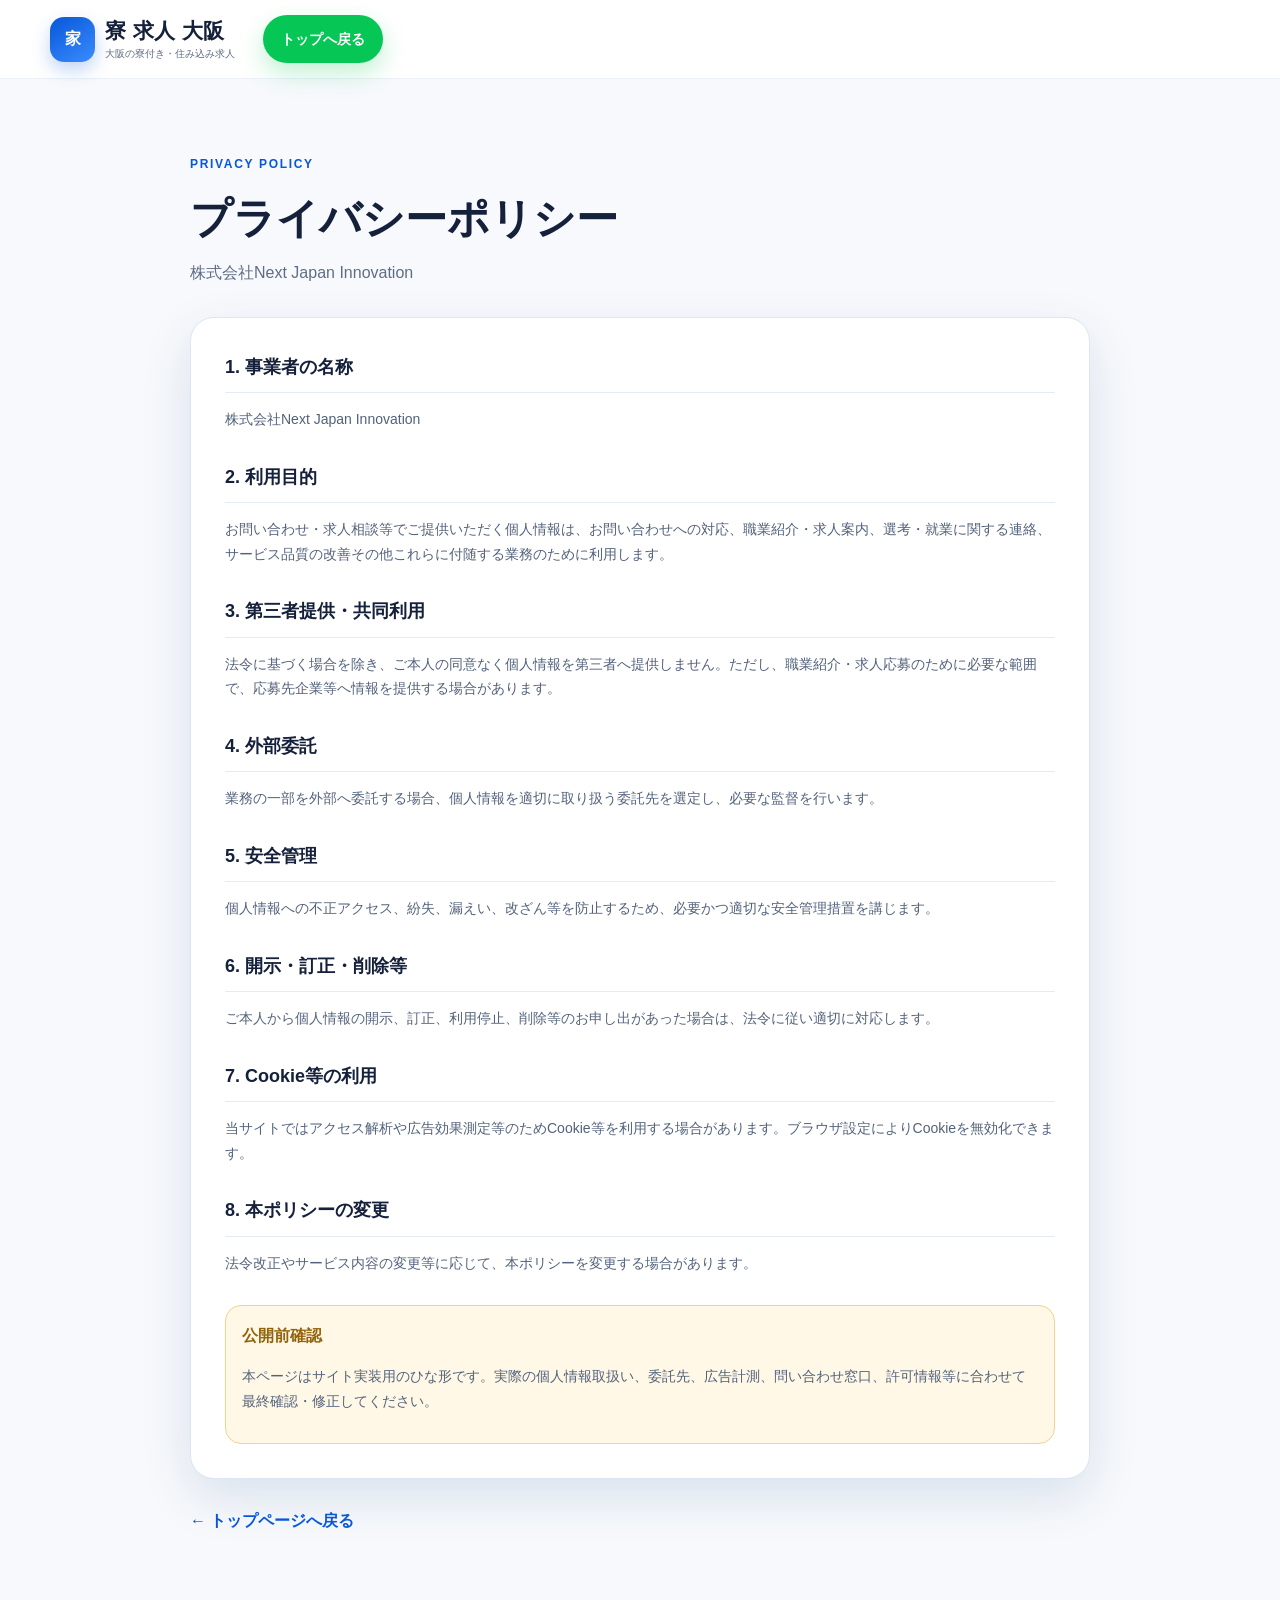
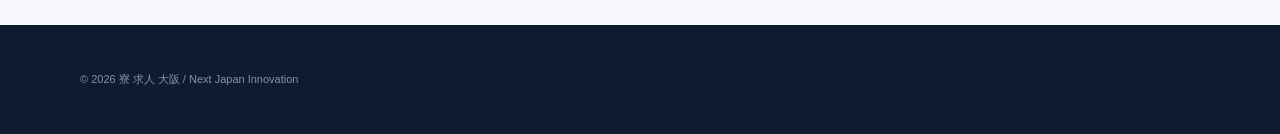
==== privacy.html @ 3dbcf78a "Add files via upload" ====
<!doctype html>
<html lang="ja">
<head>
  <meta charset="utf-8" />
  <meta name="viewport" content="width=device-width, initial-scale=1" />
  <title>プライバシーポリシー｜寮 求人 大阪</title>
  <meta name="robots" content="noindex,follow" />
  <link rel="icon" href="assets/favicon.svg" type="image/svg+xml" />
  <link rel="stylesheet" href="assets/style.css" />
</head>
<body class="policy-page">
  <header class="site-header"><div class="header-inner"><a class="brand" href="index.html"><span class="brand-mark">家</span><span class="brand-copy"><strong>寮 求人 大阪</strong><small>大阪の寮付き・住み込み求人</small></span></a><a class="header-cta" href="index.html">トップへ戻る</a></div></header>
  <main class="policy-main">
    <div class="container narrow">
      <div class="policy-title"><span>PRIVACY POLICY</span><h1>プライバシーポリシー</h1><p>株式会社Next Japan Innovation</p></div>
      <section class="policy-box">
        <h2>1. 事業者の名称</h2><p>株式会社Next Japan Innovation</p>
        <h2>2. 利用目的</h2><p>お問い合わせ・求人相談等でご提供いただく個人情報は、お問い合わせへの対応、職業紹介・求人案内、選考・就業に関する連絡、サービス品質の改善その他これらに付随する業務のために利用します。</p>
        <h2>3. 第三者提供・共同利用</h2><p>法令に基づく場合を除き、ご本人の同意なく個人情報を第三者へ提供しません。ただし、職業紹介・求人応募のために必要な範囲で、応募先企業等へ情報を提供する場合があります。</p>
        <h2>4. 外部委託</h2><p>業務の一部を外部へ委託する場合、個人情報を適切に取り扱う委託先を選定し、必要な監督を行います。</p>
        <h2>5. 安全管理</h2><p>個人情報への不正アクセス、紛失、漏えい、改ざん等を防止するため、必要かつ適切な安全管理措置を講じます。</p>
        <h2>6. 開示・訂正・削除等</h2><p>ご本人から個人情報の開示、訂正、利用停止、削除等のお申し出があった場合は、法令に従い適切に対応します。</p>
        <h2>7. Cookie等の利用</h2><p>当サイトではアクセス解析や広告効果測定等のためCookie等を利用する場合があります。ブラウザ設定によりCookieを無効化できます。</p>
        <h2>8. 本ポリシーの変更</h2><p>法令改正やサービス内容の変更等に応じて、本ポリシーを変更する場合があります。</p>
        <div class="policy-caution"><b>公開前確認</b><p>本ページはサイト実装用のひな形です。実際の個人情報取扱い、委託先、広告計測、問い合わせ窓口、許可情報等に合わせて最終確認・修正してください。</p></div>
      </section>
      <a class="back-link" href="index.html">← トップページへ戻る</a>
    </div>
  </main>
  <footer class="footer"><div class="container footer-inner"><p class="copyright">© 2026 寮 求人 大阪 / Next Japan Innovation</p></div></footer>
</body>
</html>
---- assets/style.css ----
:root{--blue:#0757d8;--blue2:#103e9f;--sky:#eef6ff;--mint:#24c76a;--line:#06c755;--ink:#15213a;--muted:#5f6d84;--border:#dce6f4;--yellow:#ffd44d;--red:#ff5d5d;--white:#fff;--shadow:0 18px 50px rgba(25,68,130,.13);--radius:24px}*{box-sizing:border-box}html{scroll-behavior:smooth}body{margin:0;color:var(--ink);font-family:-apple-system,BlinkMacSystemFont,"Hiragino Sans","Yu Gothic",Meiryo,sans-serif;background:#fff;line-height:1.75;-webkit-font-smoothing:antialiased}img{max-width:100%;display:block}a{color:inherit;text-decoration:none}.container{width:min(1120px,calc(100% - 40px));margin:auto}.narrow{width:min(900px,calc(100% - 40px))}.site-header{position:sticky;top:0;z-index:1000;background:rgba(255,255,255,.94);backdrop-filter:blur(14px);border-bottom:1px solid rgba(11,68,151,.08)}.header-inner{height:78px;width:min(1180px,calc(100% - 36px));margin:auto;display:flex;align-items:center;gap:28px}.brand{display:flex;align-items:center;gap:10px;flex:none}.brand-mark{width:45px;height:45px;border-radius:14px;display:grid;place-items:center;background:linear-gradient(145deg,var(--blue),#3b8cff);color:#fff;font-weight:900;box-shadow:0 8px 18px rgba(7,87,216,.25)}.brand-copy{display:flex;flex-direction:column;line-height:1.15}.brand-copy strong{font-size:21px;letter-spacing:.02em}.brand-copy small{font-size:10px;color:var(--muted);margin-top:5px}.desktop-nav{margin-left:auto;display:flex;gap:22px;font-size:13px;font-weight:700;color:#40506b}.desktop-nav a:hover{color:var(--blue)}.header-cta{background:var(--line);color:white;padding:12px 18px;border-radius:999px;font-size:14px;font-weight:900;box-shadow:0 10px 24px rgba(6,199,85,.25);white-space:nowrap}.hero{position:relative;overflow:hidden;background:linear-gradient(135deg,#f8fbff 0%,#edf6ff 58%,#e9fff5 100%);padding:64px 0 88px}.hero:before{content:"";position:absolute;inset:0;background-image:linear-gradient(rgba(7,87,216,.045) 1px,transparent 1px),linear-gradient(90deg,rgba(7,87,216,.045) 1px,transparent 1px);background-size:30px 30px;mask-image:linear-gradient(to bottom,black,transparent 90%)}.hero-grid{display:grid;grid-template-columns:1.07fr .93fr;gap:60px;align-items:center;position:relative;z-index:2}.eyebrow{display:inline-block;margin:0 0 12px;color:var(--blue);font-weight:900;font-size:16px;letter-spacing:.05em}.hero h1{font-size:clamp(42px,5vw,70px);line-height:1.08;margin:0;letter-spacing:-.04em}.hero h1 span{position:relative;color:var(--ink);z-index:1}.hero h1 span:after{content:"";position:absolute;left:-2px;right:-2px;bottom:5px;height:13px;background:var(--yellow);z-index:-1;border-radius:6px;transform:rotate(-1deg)}.hero h1 em{font-style:normal;color:var(--blue);font-size:.82em}.hero-lead{font-size:17px;color:#465875;max-width:650px;margin:24px 0 18px}.hero-badges{display:flex;flex-wrap:wrap;gap:8px;margin-bottom:22px}.hero-badges span{padding:7px 12px;border:1px solid #bad4fb;background:#fff;color:#194f9e;border-radius:999px;font-size:12px;font-weight:800;box-shadow:0 7px 20px rgba(19,73,149,.07)}.line-button{position:relative;overflow:hidden;display:inline-flex;align-items:center;justify-content:center;gap:14px;background:linear-gradient(180deg,#12d968,var(--line));color:#fff;border-radius:18px;padding:13px 22px;min-height:72px;box-shadow:0 14px 30px rgba(6,199,85,.27);font-weight:900;transition:.2s transform}.line-button:hover{transform:translateY(-2px)}.line-button .line-icon{display:grid;place-items:center;width:44px;height:44px;background:#fff;color:var(--line);border-radius:13px;font-size:11px;font-weight:900}.line-button span:last-child{display:flex;flex-direction:column;line-height:1.25;text-align:left}.line-button small{font-size:11px;margin-bottom:4px}.line-button strong{font-size:18px}.shine:after{content:"";position:absolute;top:-70%;left:-35%;width:28%;height:240%;background:linear-gradient(90deg,transparent,rgba(255,255,255,.75),transparent);transform:rotate(23deg);animation:shine 4s ease-in-out infinite}@keyframes shine{0%,70%{left:-45%}88%,100%{left:125%}}.hero-note{font-size:12px;color:#65738a;margin:9px 0 0 18px}.hero-visual{position:relative;min-height:480px;display:grid;place-items:center}.main-visual{width:88%;border-radius:36px;background:white;box-shadow:0 30px 70px rgba(17,64,132,.18);padding:18px;border:1px solid rgba(43,102,186,.12);transform:rotate(1deg)}.main-visual img{border-radius:25px;width:100%}.float-card{position:absolute;background:#fff;border:1px solid var(--border);box-shadow:var(--shadow);border-radius:18px;padding:12px 16px;display:flex;align-items:center;gap:10px;animation:float 4.5s ease-in-out infinite}.float-card strong{width:38px;height:38px;display:grid;place-items:center;border-radius:12px;background:var(--sky);color:var(--blue);font-size:15px}.float-card span{font-size:12px;font-weight:800}.card-a{left:-2%;top:18%;animation-delay:.2s}.card-b{right:-4%;top:32%;animation-delay:.8s}.card-c{left:7%;bottom:10%;animation-delay:1.4s}@keyframes float{50%{transform:translateY(-10px)}}.hero-orb{position:absolute;border-radius:50%;filter:blur(1px);opacity:.35}.orb-1{width:300px;height:300px;background:#58a2ff;right:-80px;top:-130px}.orb-2{width:240px;height:240px;background:#71e5a5;left:-90px;bottom:-100px}.hero-bottom-wave{position:absolute;left:0;right:0;bottom:-1px;height:42px;background:white;clip-path:ellipse(64% 50% at 50% 100%)}.section{padding:94px 0}.section-heading{margin-bottom:42px}.section-heading.center{text-align:center}.section-kicker{color:var(--blue);font-size:14px;font-weight:900;letter-spacing:.08em}.section-heading h2{font-size:clamp(30px,4vw,46px);line-height:1.28;margin:8px 0 12px;letter-spacing:-.03em}.section-heading p{margin:0;color:var(--muted)}.problem{padding-top:76px}.problem-grid{display:grid;grid-template-columns:repeat(3,1fr);gap:14px}.problem-card{position:relative;border:1px solid var(--border);border-radius:20px;padding:24px 20px;background:#fff;box-shadow:0 8px 28px rgba(37,75,130,.06);overflow:hidden}.problem-card span{position:absolute;right:10px;top:-14px;font-size:64px;font-weight:900;color:#eff5fd;line-height:1}.problem-card b{position:relative;z-index:1;display:block;font-size:17px;margin-bottom:6px}.problem-card p{position:relative;z-index:1;margin:0;font-size:13px;color:var(--muted)}.support{background:#f6faff}.support-grid{display:grid;grid-template-columns:repeat(3,1fr);gap:20px}.support-card{position:relative;background:white;border-radius:var(--radius);overflow:hidden;box-shadow:var(--shadow);border:1px solid #e6eef9}.support-number{position:absolute;z-index:2;top:14px;left:14px;width:48px;height:48px;border-radius:14px;background:var(--blue);color:white;display:grid;place-items:center;font-size:15px;font-weight:900;box-shadow:0 8px 18px rgba(7,87,216,.22)}.support-card img{width:100%;aspect-ratio:16/10;object-fit:cover;background:#eef5ff}.support-body{padding:22px}.support-body h3{font-size:21px;margin:0 0 8px}.support-body p{font-size:14px;color:var(--muted);margin:0}.legal-note{text-align:center;color:#7a8798;font-size:11px;margin:20px 0 0}.cta-band{background:linear-gradient(115deg,var(--blue2),var(--blue));padding:32px 0;color:white}.cta-inner{display:flex;align-items:center;justify-content:space-between;gap:28px}.cta-inner>div{display:flex;flex-direction:column}.cta-inner span{font-size:13px;font-weight:800;opacity:.86}.cta-inner strong{font-size:28px;line-height:1.3}.cta-inner p{margin:3px 0 0;font-size:13px;opacity:.8}.line-button.white{background:#fff;color:var(--blue);box-shadow:0 14px 30px rgba(0,0,0,.15);min-width:320px}.line-button.white .line-icon{background:var(--line);color:#fff}.job-grid{display:grid;grid-template-columns:repeat(3,1fr);gap:22px}.job-card{border-radius:26px;overflow:hidden;background:#fff;box-shadow:var(--shadow);border:1px solid #e4ebf5}.job-image{position:relative;background:#eef5ff}.job-image img{width:100%;aspect-ratio:16/10;object-fit:cover}.job-image span{position:absolute;left:16px;bottom:14px;background:rgba(7,87,216,.92);color:white;padding:5px 13px;border-radius:999px;font-size:12px;font-weight:900}.job-body{padding:22px}.job-body h3{font-size:21px;margin:0 0 12px}.job-body ul{list-style:none;padding:0;margin:0 0 16px}.job-body li{font-size:14px;color:#51627d;margin:6px 0}.job-body li:before{content:"✓";color:var(--line);font-weight:900;margin-right:8px}.text-link{color:var(--blue);font-size:13px;font-weight:900}.alt{background:#f7f9fc}.case-list{display:grid;gap:16px}.case-card{display:grid;grid-template-columns:78px 1fr;gap:18px;align-items:start;background:#fff;border:1px solid var(--border);border-radius:22px;padding:22px;box-shadow:0 10px 28px rgba(20,61,117,.06)}.avatar{width:70px;height:70px;border-radius:50%;display:grid;place-items:center;background:linear-gradient(145deg,#d9eaff,#eff7ff);color:var(--blue);font-weight:900;border:5px solid white;box-shadow:0 8px 24px rgba(20,79,160,.12)}.case-card span{font-size:12px;color:var(--blue);font-weight:900}.case-card h3{font-size:19px;margin:2px 0 6px}.case-card p{margin:0;color:var(--muted);font-size:14px}.reason-grid{display:grid;grid-template-columns:repeat(3,1fr);gap:22px}.reason-card{text-align:center;border-radius:28px;padding:32px 24px;background:#fff;border:1px solid var(--border);box-shadow:var(--shadow)}.point{font-size:11px;font-weight:900;color:var(--blue);letter-spacing:.12em}.reason-icon{width:76px;height:76px;margin:18px auto 16px;display:grid;place-items:center;border-radius:24px;background:linear-gradient(145deg,var(--blue),#4e96ff);color:white;font-size:28px;font-weight:900;box-shadow:0 13px 25px rgba(7,87,216,.24)}.reason-card h3{font-size:21px;margin:0 0 9px}.reason-card p{color:var(--muted);font-size:14px;margin:0}.comparison{border:1px solid #d9e2ef;border-radius:24px;overflow:hidden;background:#fff;box-shadow:var(--shadow)}.compare-row{display:grid;grid-template-columns:1.2fr 1fr 1.2fr;border-top:1px solid #e4eaf2}.compare-row:first-child{border-top:0}.compare-row>div{padding:16px 18px;text-align:center;font-size:14px}.compare-row>div:first-child{text-align:left;font-weight:800}.compare-row.head{background:#edf3fb;font-weight:900}.compare-row .highlight{background:#e8fff1;color:#176d3a}.compare-row.head .highlight{background:var(--line);color:#fff}.flow-grid{display:grid;grid-template-columns:repeat(4,1fr);gap:16px}.flow-card{position:relative;border:1px solid var(--border);border-radius:26px;padding:28px 20px 22px;background:#fff;text-align:center;box-shadow:0 12px 30px rgba(21,61,118,.07)}.step{position:absolute;left:14px;top:12px;color:#a4b3c9;font-size:9px;font-weight:800;line-height:1}.step strong{font-size:24px;color:var(--blue)}.flow-icon{width:72px;height:72px;border-radius:23px;margin:10px auto 17px;display:grid;place-items:center;background:#eef5ff;color:var(--blue);font-weight:900;font-size:14px}.flow-card h3{font-size:18px;margin:0 0 8px}.flow-card p{font-size:13px;color:var(--muted);margin:0}.accordion{display:grid;gap:12px}.accordion details{background:#fff;border:1px solid var(--border);border-radius:18px;overflow:hidden;box-shadow:0 8px 22px rgba(30,70,130,.05)}.accordion summary{list-style:none;cursor:pointer;padding:19px 52px 19px 18px;font-weight:800;position:relative}.accordion summary::-webkit-details-marker{display:none}.accordion summary span,.accordion details>div>span{display:inline-grid;place-items:center;width:29px;height:29px;border-radius:9px;background:var(--blue);color:#fff;margin-right:10px;font-weight:900}.accordion summary:after{content:"＋";position:absolute;right:18px;top:50%;transform:translateY(-50%);font-size:24px;color:var(--blue)}.accordion details[open] summary:after{content:"−"}.accordion details>div{display:flex;align-items:flex-start;padding:0 20px 20px}.accordion details>div>span{background:var(--line);flex:none}.accordion details p{margin:2px 0 0;color:var(--muted);font-size:14px}.about-lead{font-size:16px;color:var(--muted);margin:-15px 0 26px}.company-card{background:#fff;border:1px solid var(--border);border-radius:24px;padding:10px 24px;box-shadow:var(--shadow)}.company-card dl{margin:0}.company-card dl>div{display:grid;grid-template-columns:220px 1fr;gap:20px;padding:18px 5px;border-top:1px solid #e6ebf2}.company-card dl>div:first-child{border-top:0}.company-card dt{font-size:13px;font-weight:900;color:#42526b}.company-card dd{margin:0;font-size:14px}.placeholder{color:#d54848;font-size:12px}.final-cta{padding:88px 0;background:radial-gradient(circle at top,#2b7df5 0,#0757d8 45%,#103e9f 100%);color:white;text-align:center;overflow:hidden;position:relative}.final-cta:before,.final-cta:after{content:"";position:absolute;border-radius:50%;background:rgba(255,255,255,.07)}.final-cta:before{width:260px;height:260px;left:-80px;top:-80px}.final-cta:after{width:360px;height:360px;right:-150px;bottom:-210px}.final-inner{position:relative;z-index:1}.final-inner p{font-weight:800;margin:0}.final-inner h2{font-size:clamp(30px,4vw,46px);line-height:1.3;margin:8px 0 20px}.final-pills{display:flex;justify-content:center;gap:8px;flex-wrap:wrap;margin-bottom:22px}.final-pills span{border:1px solid rgba(255,255,255,.35);background:rgba(255,255,255,.12);padding:6px 12px;border-radius:999px;font-size:12px;font-weight:800}.line-button.large{min-width:min(520px,100%);background:var(--line)}.footer{background:#0f1b2f;color:#dfe7f3;padding:45px 0}.footer-inner{display:grid;gap:24px}.footer-brand .brand-copy small{color:#93a5be}.footer-links{display:flex;flex-wrap:wrap;gap:16px 24px;font-size:12px;color:#aebbd0}.footer-links a:hover{color:#fff}.copyright{font-size:11px;color:#8392a8;margin:0}.mobile-sticky{display:none}.reveal{opacity:0;transform:translateY(24px);transition:opacity .7s ease,transform .7s ease}.reveal.is-visible{opacity:1;transform:none}.delay-1{transition-delay:.1s}.delay-2{transition-delay:.2s}.delay-3{transition-delay:.3s}.policy-main{padding:70px 0 90px;background:#f7f9fc}.policy-title{margin-bottom:30px}.policy-title span{color:var(--blue);font-size:12px;font-weight:900;letter-spacing:.14em}.policy-title h1{font-size:42px;margin:5px 0 3px}.policy-title p{margin:0;color:var(--muted)}.policy-box{background:#fff;border:1px solid var(--border);border-radius:24px;padding:34px;box-shadow:var(--shadow)}.policy-box h2{font-size:18px;border-bottom:1px solid #e5ebf3;padding-bottom:9px;margin:30px 0 10px}.policy-box h2:first-child{margin-top:0}.policy-box p{font-size:14px;color:#53627b}.policy-caution{margin-top:30px;background:#fff8e7;border:1px solid #f0d38e;border-radius:16px;padding:16px}.policy-caution b{color:#92630c}.back-link{display:inline-block;margin-top:28px;color:var(--blue);font-weight:800}.sp-only{display:none}@media(max-width:980px){.desktop-nav{display:none}.hero-grid{grid-template-columns:1fr;gap:30px}.hero-copy{text-align:center}.hero-lead{margin-left:auto;margin-right:auto}.hero-badges{justify-content:center}.hero-visual{min-height:400px;width:min(620px,100%);margin:auto}.support-grid,.job-grid,.reason-grid{grid-template-columns:1fr 1fr}.support-card:last-child,.job-card:last-child,.reason-card:last-child{grid-column:1/-1;max-width:540px;width:100%;margin:auto}.flow-grid{grid-template-columns:1fr 1fr}.cta-inner{flex-direction:column;text-align:center}.cta-inner>div{align-items:center}.line-button.white{min-width:min(400px,100%)}}@media(max-width:700px){body{padding-bottom:78px}.container,.narrow{width:min(100% - 26px,1120px)}.header-inner{height:64px;width:calc(100% - 20px)}.brand-mark{width:39px;height:39px;border-radius:12px}.brand-copy strong{font-size:17px}.brand-copy small{font-size:8px}.header-cta{display:none}.hero{padding:38px 0 65px}.hero-grid{gap:12px}.eyebrow{font-size:13px}.hero h1{font-size:39px}.hero h1 em{display:inline-block;margin-top:5px}.hero h1 span:after{height:10px}.hero-lead{font-size:14px;margin:18px 0 15px}.hero-badges{gap:6px}.hero-badges span{font-size:10px;padding:6px 9px}.line-button{width:100%;min-height:68px;padding:12px 14px}.line-button strong{font-size:16px}.line-button small{font-size:10px}.hero-note{text-align:center;margin-left:0}.hero-visual{min-height:315px}.main-visual{width:94%;padding:9px;border-radius:27px}.main-visual img{border-radius:20px}.float-card{padding:8px 10px;border-radius:14px}.float-card strong{width:31px;height:31px;font-size:12px}.float-card span{font-size:9px}.card-a{left:0}.card-b{right:0}.card-c{left:4%;bottom:4%}.section{padding:68px 0}.section-heading{margin-bottom:28px}.section-heading h2{font-size:29px}.section-heading p{font-size:13px}.problem-grid,.support-grid,.job-grid,.reason-grid,.flow-grid{grid-template-columns:1fr}.support-card:last-child,.job-card:last-child,.reason-card:last-child{grid-column:auto}.problem-grid{gap:10px}.problem-card{padding:19px 17px}.problem-card b{font-size:15px}.support-grid,.job-grid,.reason-grid{gap:15px}.support-body,.job-body{padding:18px}.support-body h3,.job-body h3{font-size:19px}.cta-band{padding:26px 0}.cta-inner strong{font-size:22px}.line-button.white{min-width:0}.case-card{grid-template-columns:54px 1fr;padding:17px;gap:12px}.avatar{width:50px;height:50px;border-width:3px;font-size:12px}.case-card h3{font-size:16px}.case-card p{font-size:13px}.compare-row{grid-template-columns:1.08fr .9fr 1fr}.compare-row>div{padding:13px 7px;font-size:11px}.compare-row>div:first-child{font-size:11px}.company-card{padding:6px 15px}.company-card dl>div{grid-template-columns:1fr;gap:4px;padding:14px 2px}.company-card dt{font-size:11px}.company-card dd{font-size:13px}.final-cta{padding:66px 0}.final-inner h2{font-size:29px}.footer{padding:34px 0}.mobile-sticky{display:block;position:fixed;z-index:1100;left:0;right:0;bottom:0;background:#fff;padding:5px 10px calc(7px + env(safe-area-inset-bottom));box-shadow:0 -10px 30px rgba(19,48,92,.16);text-align:center}.mobile-sticky>span{display:block;color:#2a3a52;font-size:9px;font-weight:800;line-height:1.2}.mobile-sticky a{position:relative;overflow:hidden;display:block;background:var(--line);color:#fff;border-radius:12px;padding:10px;font-size:14px;font-weight:900}.mobile-sticky a b{background:white;color:var(--line);border-radius:7px;padding:4px 6px;margin-right:6px;font-size:9px}.policy-main{padding:45px 0 65px}.policy-title h1{font-size:31px}.policy-box{padding:22px 18px}.sp-only{display:block}}
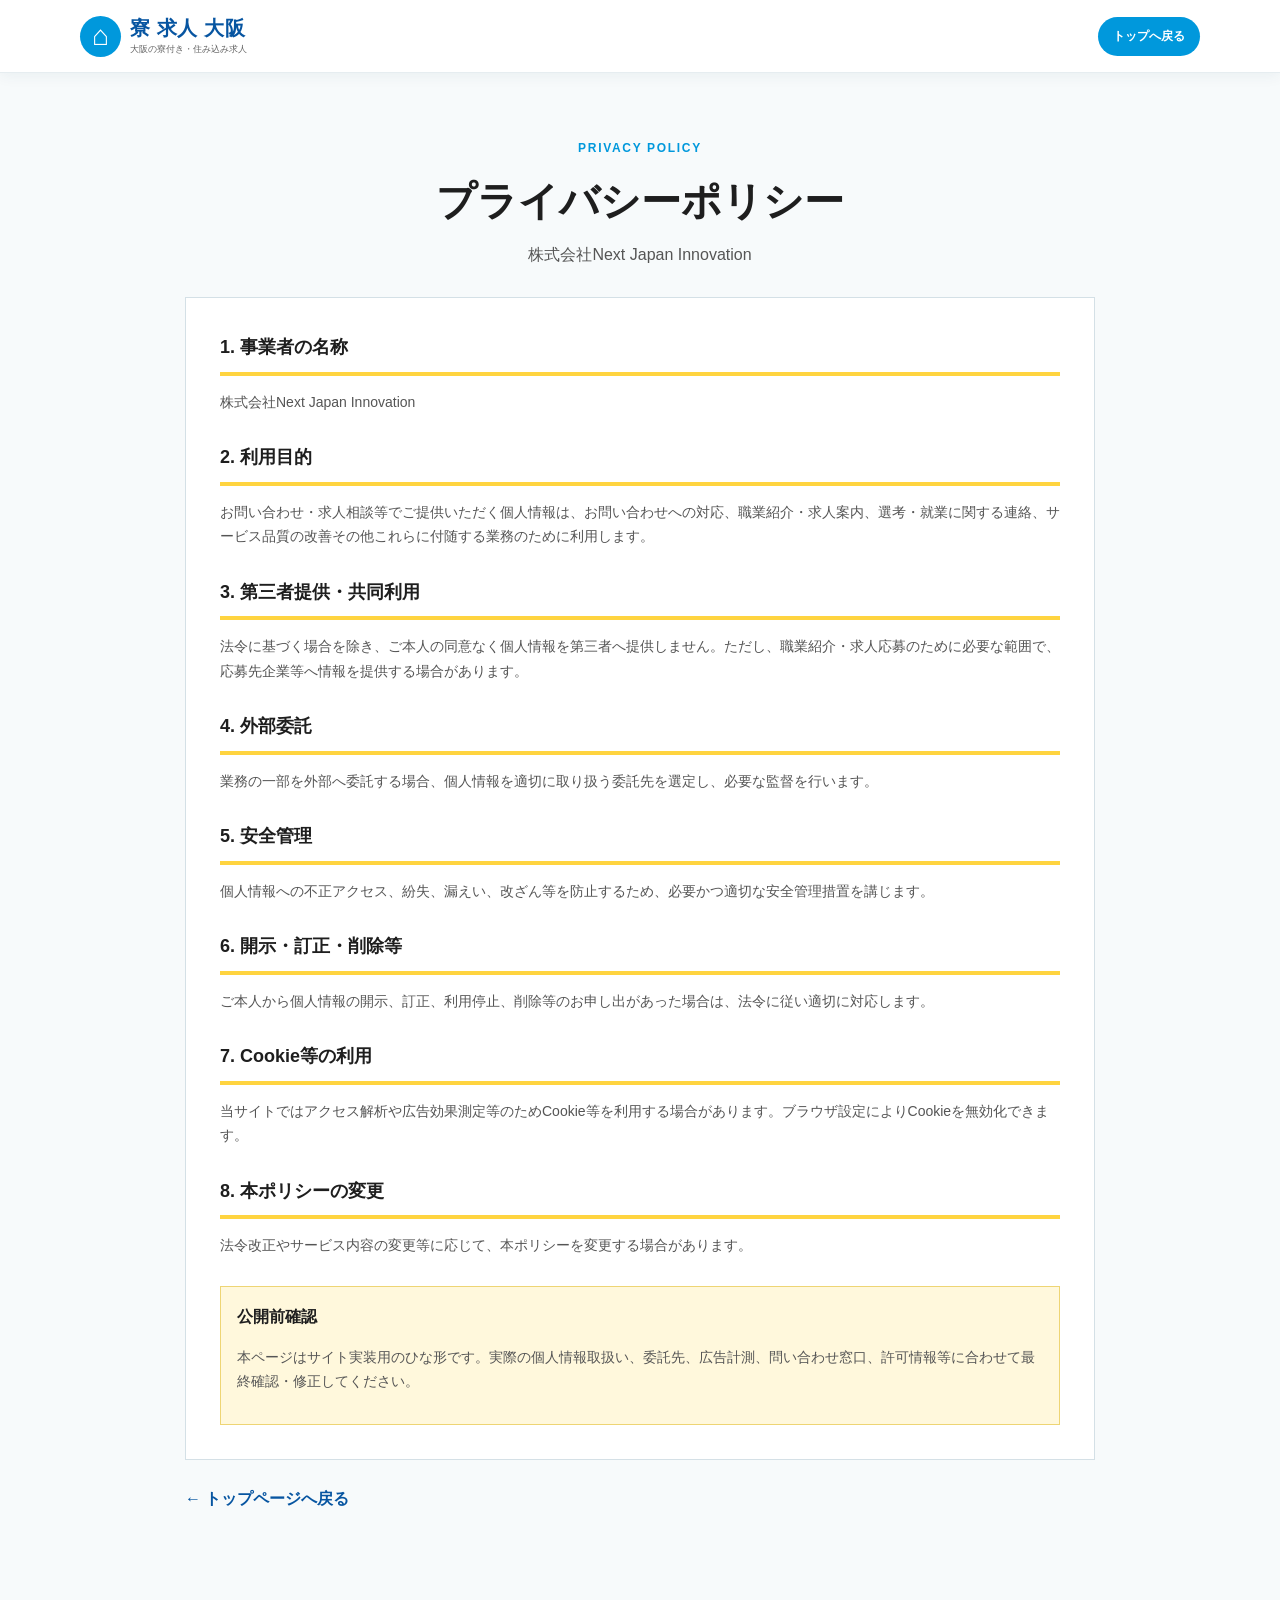
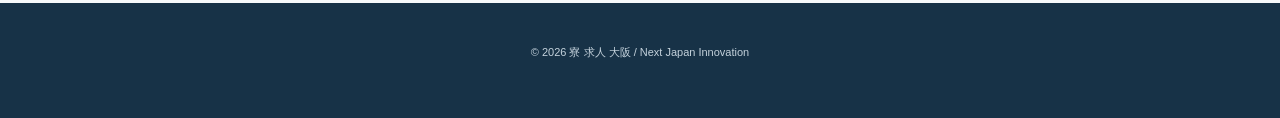
==== commit 5b8fa451: "Add files via upload" ====
--- a/privacy.html
+++ b/privacy.html
@@ -9,7 +9,7 @@
   <link rel="stylesheet" href="assets/style.css" />
 </head>
 <body class="policy-page">
-  <header class="site-header"><div class="header-inner"><a class="brand" href="index.html"><span class="brand-mark">家</span><span class="brand-copy"><strong>寮 求人 大阪</strong><small>大阪の寮付き・住み込み求人</small></span></a><a class="header-cta" href="index.html">トップへ戻る</a></div></header>
+  <header class="site-header"><div class="header-inner"><a class="brand" href="index.html"><span class="brand-house">⌂</span><span><strong>寮 求人 大阪</strong><small>大阪の寮付き・住み込み求人</small></span></a><a class="header-cta" href="index.html">トップへ戻る</a></div></header>
   <main class="policy-main">
     <div class="container narrow">
       <div class="policy-title"><span>PRIVACY POLICY</span><h1>プライバシーポリシー</h1><p>株式会社Next Japan Innovation</p></div>
--- a/assets/style.css
+++ b/assets/style.css
@@ -1 +1,5 @@
-:root{--blue:#0757d8;--blue2:#103e9f;--sky:#eef6ff;--mint:#24c76a;--line:#06c755;--ink:#15213a;--muted:#5f6d84;--border:#dce6f4;--yellow:#ffd44d;--red:#ff5d5d;--white:#fff;--shadow:0 18px 50px rgba(25,68,130,.13);--radius:24px}*{box-sizing:border-box}html{scroll-behavior:smooth}body{margin:0;color:var(--ink);font-family:-apple-system,BlinkMacSystemFont,"Hiragino Sans","Yu Gothic",Meiryo,sans-serif;background:#fff;line-height:1.75;-webkit-font-smoothing:antialiased}img{max-width:100%;display:block}a{color:inherit;text-decoration:none}.container{width:min(1120px,calc(100% - 40px));margin:auto}.narrow{width:min(900px,calc(100% - 40px))}.site-header{position:sticky;top:0;z-index:1000;background:rgba(255,255,255,.94);backdrop-filter:blur(14px);border-bottom:1px solid rgba(11,68,151,.08)}.header-inner{height:78px;width:min(1180px,calc(100% - 36px));margin:auto;display:flex;align-items:center;gap:28px}.brand{display:flex;align-items:center;gap:10px;flex:none}.brand-mark{width:45px;height:45px;border-radius:14px;display:grid;place-items:center;background:linear-gradient(145deg,var(--blue),#3b8cff);color:#fff;font-weight:900;box-shadow:0 8px 18px rgba(7,87,216,.25)}.brand-copy{display:flex;flex-direction:column;line-height:1.15}.brand-copy strong{font-size:21px;letter-spacing:.02em}.brand-copy small{font-size:10px;color:var(--muted);margin-top:5px}.desktop-nav{margin-left:auto;display:flex;gap:22px;font-size:13px;font-weight:700;color:#40506b}.desktop-nav a:hover{color:var(--blue)}.header-cta{background:var(--line);color:white;padding:12px 18px;border-radius:999px;font-size:14px;font-weight:900;box-shadow:0 10px 24px rgba(6,199,85,.25);white-space:nowrap}.hero{position:relative;overflow:hidden;background:linear-gradient(135deg,#f8fbff 0%,#edf6ff 58%,#e9fff5 100%);padding:64px 0 88px}.hero:before{content:"";position:absolute;inset:0;background-image:linear-gradient(rgba(7,87,216,.045) 1px,transparent 1px),linear-gradient(90deg,rgba(7,87,216,.045) 1px,transparent 1px);background-size:30px 30px;mask-image:linear-gradient(to bottom,black,transparent 90%)}.hero-grid{display:grid;grid-template-columns:1.07fr .93fr;gap:60px;align-items:center;position:relative;z-index:2}.eyebrow{display:inline-block;margin:0 0 12px;color:var(--blue);font-weight:900;font-size:16px;letter-spacing:.05em}.hero h1{font-size:clamp(42px,5vw,70px);line-height:1.08;margin:0;letter-spacing:-.04em}.hero h1 span{position:relative;color:var(--ink);z-index:1}.hero h1 span:after{content:"";position:absolute;left:-2px;right:-2px;bottom:5px;height:13px;background:var(--yellow);z-index:-1;border-radius:6px;transform:rotate(-1deg)}.hero h1 em{font-style:normal;color:var(--blue);font-size:.82em}.hero-lead{font-size:17px;color:#465875;max-width:650px;margin:24px 0 18px}.hero-badges{display:flex;flex-wrap:wrap;gap:8px;margin-bottom:22px}.hero-badges span{padding:7px 12px;border:1px solid #bad4fb;background:#fff;color:#194f9e;border-radius:999px;font-size:12px;font-weight:800;box-shadow:0 7px 20px rgba(19,73,149,.07)}.line-button{position:relative;overflow:hidden;display:inline-flex;align-items:center;justify-content:center;gap:14px;background:linear-gradient(180deg,#12d968,var(--line));color:#fff;border-radius:18px;padding:13px 22px;min-height:72px;box-shadow:0 14px 30px rgba(6,199,85,.27);font-weight:900;transition:.2s transform}.line-button:hover{transform:translateY(-2px)}.line-button .line-icon{display:grid;place-items:center;width:44px;height:44px;background:#fff;color:var(--line);border-radius:13px;font-size:11px;font-weight:900}.line-button span:last-child{display:flex;flex-direction:column;line-height:1.25;text-align:left}.line-button small{font-size:11px;margin-bottom:4px}.line-button strong{font-size:18px}.shine:after{content:"";position:absolute;top:-70%;left:-35%;width:28%;height:240%;background:linear-gradient(90deg,transparent,rgba(255,255,255,.75),transparent);transform:rotate(23deg);animation:shine 4s ease-in-out infinite}@keyframes shine{0%,70%{left:-45%}88%,100%{left:125%}}.hero-note{font-size:12px;color:#65738a;margin:9px 0 0 18px}.hero-visual{position:relative;min-height:480px;display:grid;place-items:center}.main-visual{width:88%;border-radius:36px;background:white;box-shadow:0 30px 70px rgba(17,64,132,.18);padding:18px;border:1px solid rgba(43,102,186,.12);transform:rotate(1deg)}.main-visual img{border-radius:25px;width:100%}.float-card{position:absolute;background:#fff;border:1px solid var(--border);box-shadow:var(--shadow);border-radius:18px;padding:12px 16px;display:flex;align-items:center;gap:10px;animation:float 4.5s ease-in-out infinite}.float-card strong{width:38px;height:38px;display:grid;place-items:center;border-radius:12px;background:var(--sky);color:var(--blue);font-size:15px}.float-card span{font-size:12px;font-weight:800}.card-a{left:-2%;top:18%;animation-delay:.2s}.card-b{right:-4%;top:32%;animation-delay:.8s}.card-c{left:7%;bottom:10%;animation-delay:1.4s}@keyframes float{50%{transform:translateY(-10px)}}.hero-orb{position:absolute;border-radius:50%;filter:blur(1px);opacity:.35}.orb-1{width:300px;height:300px;background:#58a2ff;right:-80px;top:-130px}.orb-2{width:240px;height:240px;background:#71e5a5;left:-90px;bottom:-100px}.hero-bottom-wave{position:absolute;left:0;right:0;bottom:-1px;height:42px;background:white;clip-path:ellipse(64% 50% at 50% 100%)}.section{padding:94px 0}.section-heading{margin-bottom:42px}.section-heading.center{text-align:center}.section-kicker{color:var(--blue);font-size:14px;font-weight:900;letter-spacing:.08em}.section-heading h2{font-size:clamp(30px,4vw,46px);line-height:1.28;margin:8px 0 12px;letter-spacing:-.03em}.section-heading p{margin:0;color:var(--muted)}.problem{padding-top:76px}.problem-grid{display:grid;grid-template-columns:repeat(3,1fr);gap:14px}.problem-card{position:relative;border:1px solid var(--border);border-radius:20px;padding:24px 20px;background:#fff;box-shadow:0 8px 28px rgba(37,75,130,.06);overflow:hidden}.problem-card span{position:absolute;right:10px;top:-14px;font-size:64px;font-weight:900;color:#eff5fd;line-height:1}.problem-card b{position:relative;z-index:1;display:block;font-size:17px;margin-bottom:6px}.problem-card p{position:relative;z-index:1;margin:0;font-size:13px;color:var(--muted)}.support{background:#f6faff}.support-grid{display:grid;grid-template-columns:repeat(3,1fr);gap:20px}.support-card{position:relative;background:white;border-radius:var(--radius);overflow:hidden;box-shadow:var(--shadow);border:1px solid #e6eef9}.support-number{position:absolute;z-index:2;top:14px;left:14px;width:48px;height:48px;border-radius:14px;background:var(--blue);color:white;display:grid;place-items:center;font-size:15px;font-weight:900;box-shadow:0 8px 18px rgba(7,87,216,.22)}.support-card img{width:100%;aspect-ratio:16/10;object-fit:cover;background:#eef5ff}.support-body{padding:22px}.support-body h3{font-size:21px;margin:0 0 8px}.support-body p{font-size:14px;color:var(--muted);margin:0}.legal-note{text-align:center;color:#7a8798;font-size:11px;margin:20px 0 0}.cta-band{background:linear-gradient(115deg,var(--blue2),var(--blue));padding:32px 0;color:white}.cta-inner{display:flex;align-items:center;justify-content:space-between;gap:28px}.cta-inner>div{display:flex;flex-direction:column}.cta-inner span{font-size:13px;font-weight:800;opacity:.86}.cta-inner strong{font-size:28px;line-height:1.3}.cta-inner p{margin:3px 0 0;font-size:13px;opacity:.8}.line-button.white{background:#fff;color:var(--blue);box-shadow:0 14px 30px rgba(0,0,0,.15);min-width:320px}.line-button.white .line-icon{background:var(--line);color:#fff}.job-grid{display:grid;grid-template-columns:repeat(3,1fr);gap:22px}.job-card{border-radius:26px;overflow:hidden;background:#fff;box-shadow:var(--shadow);border:1px solid #e4ebf5}.job-image{position:relative;background:#eef5ff}.job-image img{width:100%;aspect-ratio:16/10;object-fit:cover}.job-image span{position:absolute;left:16px;bottom:14px;background:rgba(7,87,216,.92);color:white;padding:5px 13px;border-radius:999px;font-size:12px;font-weight:900}.job-body{padding:22px}.job-body h3{font-size:21px;margin:0 0 12px}.job-body ul{list-style:none;padding:0;margin:0 0 16px}.job-body li{font-size:14px;color:#51627d;margin:6px 0}.job-body li:before{content:"✓";color:var(--line);font-weight:900;margin-right:8px}.text-link{color:var(--blue);font-size:13px;font-weight:900}.alt{background:#f7f9fc}.case-list{display:grid;gap:16px}.case-card{display:grid;grid-template-columns:78px 1fr;gap:18px;align-items:start;background:#fff;border:1px solid var(--border);border-radius:22px;padding:22px;box-shadow:0 10px 28px rgba(20,61,117,.06)}.avatar{width:70px;height:70px;border-radius:50%;display:grid;place-items:center;background:linear-gradient(145deg,#d9eaff,#eff7ff);color:var(--blue);font-weight:900;border:5px solid white;box-shadow:0 8px 24px rgba(20,79,160,.12)}.case-card span{font-size:12px;color:var(--blue);font-weight:900}.case-card h3{font-size:19px;margin:2px 0 6px}.case-card p{margin:0;color:var(--muted);font-size:14px}.reason-grid{display:grid;grid-template-columns:repeat(3,1fr);gap:22px}.reason-card{text-align:center;border-radius:28px;padding:32px 24px;background:#fff;border:1px solid var(--border);box-shadow:var(--shadow)}.point{font-size:11px;font-weight:900;color:var(--blue);letter-spacing:.12em}.reason-icon{width:76px;height:76px;margin:18px auto 16px;display:grid;place-items:center;border-radius:24px;background:linear-gradient(145deg,var(--blue),#4e96ff);color:white;font-size:28px;font-weight:900;box-shadow:0 13px 25px rgba(7,87,216,.24)}.reason-card h3{font-size:21px;margin:0 0 9px}.reason-card p{color:var(--muted);font-size:14px;margin:0}.comparison{border:1px solid #d9e2ef;border-radius:24px;overflow:hidden;background:#fff;box-shadow:var(--shadow)}.compare-row{display:grid;grid-template-columns:1.2fr 1fr 1.2fr;border-top:1px solid #e4eaf2}.compare-row:first-child{border-top:0}.compare-row>div{padding:16px 18px;text-align:center;font-size:14px}.compare-row>div:first-child{text-align:left;font-weight:800}.compare-row.head{background:#edf3fb;font-weight:900}.compare-row .highlight{background:#e8fff1;color:#176d3a}.compare-row.head .highlight{background:var(--line);color:#fff}.flow-grid{display:grid;grid-template-columns:repeat(4,1fr);gap:16px}.flow-card{position:relative;border:1px solid var(--border);border-radius:26px;padding:28px 20px 22px;background:#fff;text-align:center;box-shadow:0 12px 30px rgba(21,61,118,.07)}.step{position:absolute;left:14px;top:12px;color:#a4b3c9;font-size:9px;font-weight:800;line-height:1}.step strong{font-size:24px;color:var(--blue)}.flow-icon{width:72px;height:72px;border-radius:23px;margin:10px auto 17px;display:grid;place-items:center;background:#eef5ff;color:var(--blue);font-weight:900;font-size:14px}.flow-card h3{font-size:18px;margin:0 0 8px}.flow-card p{font-size:13px;color:var(--muted);margin:0}.accordion{display:grid;gap:12px}.accordion details{background:#fff;border:1px solid var(--border);border-radius:18px;overflow:hidden;box-shadow:0 8px 22px rgba(30,70,130,.05)}.accordion summary{list-style:none;cursor:pointer;padding:19px 52px 19px 18px;font-weight:800;position:relative}.accordion summary::-webkit-details-marker{display:none}.accordion summary span,.accordion details>div>span{display:inline-grid;place-items:center;width:29px;height:29px;border-radius:9px;background:var(--blue);color:#fff;margin-right:10px;font-weight:900}.accordion summary:after{content:"＋";position:absolute;right:18px;top:50%;transform:translateY(-50%);font-size:24px;color:var(--blue)}.accordion details[open] summary:after{content:"−"}.accordion details>div{display:flex;align-items:flex-start;padding:0 20px 20px}.accordion details>div>span{background:var(--line);flex:none}.accordion details p{margin:2px 0 0;color:var(--muted);font-size:14px}.about-lead{font-size:16px;color:var(--muted);margin:-15px 0 26px}.company-card{background:#fff;border:1px solid var(--border);border-radius:24px;padding:10px 24px;box-shadow:var(--shadow)}.company-card dl{margin:0}.company-card dl>div{display:grid;grid-template-columns:220px 1fr;gap:20px;padding:18px 5px;border-top:1px solid #e6ebf2}.company-card dl>div:first-child{border-top:0}.company-card dt{font-size:13px;font-weight:900;color:#42526b}.company-card dd{margin:0;font-size:14px}.placeholder{color:#d54848;font-size:12px}.final-cta{padding:88px 0;background:radial-gradient(circle at top,#2b7df5 0,#0757d8 45%,#103e9f 100%);color:white;text-align:center;overflow:hidden;position:relative}.final-cta:before,.final-cta:after{content:"";position:absolute;border-radius:50%;background:rgba(255,255,255,.07)}.final-cta:before{width:260px;height:260px;left:-80px;top:-80px}.final-cta:after{width:360px;height:360px;right:-150px;bottom:-210px}.final-inner{position:relative;z-index:1}.final-inner p{font-weight:800;margin:0}.final-inner h2{font-size:clamp(30px,4vw,46px);line-height:1.3;margin:8px 0 20px}.final-pills{display:flex;justify-content:center;gap:8px;flex-wrap:wrap;margin-bottom:22px}.final-pills span{border:1px solid rgba(255,255,255,.35);background:rgba(255,255,255,.12);padding:6px 12px;border-radius:999px;font-size:12px;font-weight:800}.line-button.large{min-width:min(520px,100%);background:var(--line)}.footer{background:#0f1b2f;color:#dfe7f3;padding:45px 0}.footer-inner{display:grid;gap:24px}.footer-brand .brand-copy small{color:#93a5be}.footer-links{display:flex;flex-wrap:wrap;gap:16px 24px;font-size:12px;color:#aebbd0}.footer-links a:hover{color:#fff}.copyright{font-size:11px;color:#8392a8;margin:0}.mobile-sticky{display:none}.reveal{opacity:0;transform:translateY(24px);transition:opacity .7s ease,transform .7s ease}.reveal.is-visible{opacity:1;transform:none}.delay-1{transition-delay:.1s}.delay-2{transition-delay:.2s}.delay-3{transition-delay:.3s}.policy-main{padding:70px 0 90px;background:#f7f9fc}.policy-title{margin-bottom:30px}.policy-title span{color:var(--blue);font-size:12px;font-weight:900;letter-spacing:.14em}.policy-title h1{font-size:42px;margin:5px 0 3px}.policy-title p{margin:0;color:var(--muted)}.policy-box{background:#fff;border:1px solid var(--border);border-radius:24px;padding:34px;box-shadow:var(--shadow)}.policy-box h2{font-size:18px;border-bottom:1px solid #e5ebf3;padding-bottom:9px;margin:30px 0 10px}.policy-box h2:first-child{margin-top:0}.policy-box p{font-size:14px;color:#53627b}.policy-caution{margin-top:30px;background:#fff8e7;border:1px solid #f0d38e;border-radius:16px;padding:16px}.policy-caution b{color:#92630c}.back-link{display:inline-block;margin-top:28px;color:var(--blue);font-weight:800}.sp-only{display:none}@media(max-width:980px){.desktop-nav{display:none}.hero-grid{grid-template-columns:1fr;gap:30px}.hero-copy{text-align:center}.hero-lead{margin-left:auto;margin-right:auto}.hero-badges{justify-content:center}.hero-visual{min-height:400px;width:min(620px,100%);margin:auto}.support-grid,.job-grid,.reason-grid{grid-template-columns:1fr 1fr}.support-card:last-child,.job-card:last-child,.reason-card:last-child{grid-column:1/-1;max-width:540px;width:100%;margin:auto}.flow-grid{grid-template-columns:1fr 1fr}.cta-inner{flex-direction:column;text-align:center}.cta-inner>div{align-items:center}.line-button.white{min-width:min(400px,100%)}}@media(max-width:700px){body{padding-bottom:78px}.container,.narrow{width:min(100% - 26px,1120px)}.header-inner{height:64px;width:calc(100% - 20px)}.brand-mark{width:39px;height:39px;border-radius:12px}.brand-copy strong{font-size:17px}.brand-copy small{font-size:8px}.header-cta{display:none}.hero{padding:38px 0 65px}.hero-grid{gap:12px}.eyebrow{font-size:13px}.hero h1{font-size:39px}.hero h1 em{display:inline-block;margin-top:5px}.hero h1 span:after{height:10px}.hero-lead{font-size:14px;margin:18px 0 15px}.hero-badges{gap:6px}.hero-badges span{font-size:10px;padding:6px 9px}.line-button{width:100%;min-height:68px;padding:12px 14px}.line-button strong{font-size:16px}.line-button small{font-size:10px}.hero-note{text-align:center;margin-left:0}.hero-visual{min-height:315px}.main-visual{width:94%;padding:9px;border-radius:27px}.main-visual img{border-radius:20px}.float-card{padding:8px 10px;border-radius:14px}.float-card strong{width:31px;height:31px;font-size:12px}.float-card span{font-size:9px}.card-a{left:0}.card-b{right:0}.card-c{left:4%;bottom:4%}.section{padding:68px 0}.section-heading{margin-bottom:28px}.section-heading h2{font-size:29px}.section-heading p{font-size:13px}.problem-grid,.support-grid,.job-grid,.reason-grid,.flow-grid{grid-template-columns:1fr}.support-card:last-child,.job-card:last-child,.reason-card:last-child{grid-column:auto}.problem-grid{gap:10px}.problem-card{padding:19px 17px}.problem-card b{font-size:15px}.support-grid,.job-grid,.reason-grid{gap:15px}.support-body,.job-body{padding:18px}.support-body h3,.job-body h3{font-size:19px}.cta-band{padding:26px 0}.cta-inner strong{font-size:22px}.line-button.white{min-width:0}.case-card{grid-template-columns:54px 1fr;padding:17px;gap:12px}.avatar{width:50px;height:50px;border-width:3px;font-size:12px}.case-card h3{font-size:16px}.case-card p{font-size:13px}.compare-row{grid-template-columns:1.08fr .9fr 1fr}.compare-row>div{padding:13px 7px;font-size:11px}.compare-row>div:first-child{font-size:11px}.company-card{padding:6px 15px}.company-card dl>div{grid-template-columns:1fr;gap:4px;padding:14px 2px}.company-card dt{font-size:11px}.company-card dd{font-size:13px}.final-cta{padding:66px 0}.final-inner h2{font-size:29px}.footer{padding:34px 0}.mobile-sticky{display:block;position:fixed;z-index:1100;left:0;right:0;bottom:0;background:#fff;padding:5px 10px calc(7px + env(safe-area-inset-bottom));box-shadow:0 -10px 30px rgba(19,48,92,.16);text-align:center}.mobile-sticky>span{display:block;color:#2a3a52;font-size:9px;font-weight:800;line-height:1.2}.mobile-sticky a{position:relative;overflow:hidden;display:block;background:var(--line);color:#fff;border-radius:12px;padding:10px;font-size:14px;font-weight:900}.mobile-sticky a b{background:white;color:var(--line);border-radius:7px;padding:4px 6px;margin-right:6px;font-size:9px}.policy-main{padding:45px 0 65px}.policy-title h1{font-size:31px}.policy-box{padding:22px 18px}.sp-only{display:block}}
+:root{--blue:#0098dc;--deep:#0755a1;--yellow:#ffd43f;--yellow2:#ffbd00;--line:#06c755;--ink:#1e1e1e;--muted:#555;--sky:#e8f8ff;--light:#f7fbfd;--border:#d4e0e6;--red:#ef3a30}*{box-sizing:border-box}html{scroll-behavior:smooth}body{margin:0;color:var(--ink);font-family:-apple-system,BlinkMacSystemFont,"Hiragino Kaku Gothic ProN","Yu Gothic",Meiryo,sans-serif;background:#fff;line-height:1.75;-webkit-font-smoothing:antialiased}img{display:block;max-width:100%}a{text-decoration:none;color:inherit}.container{width:min(1050px,calc(100% - 38px));margin:auto}.narrow{width:min(910px,calc(100% - 38px));margin:auto}.site-header{position:sticky;top:0;z-index:1000;background:#fff;border-bottom:1px solid #e6edf0;box-shadow:0 3px 14px rgba(21,65,92,.06)}.header-inner{height:72px;width:min(1120px,calc(100% - 32px));margin:auto;display:flex;align-items:center;justify-content:space-between;gap:24px}.brand{display:flex;align-items:center;gap:9px}.brand-house{width:41px;height:41px;border-radius:50%;display:grid;place-items:center;background:var(--blue);color:#fff;font-size:28px;font-weight:900;line-height:1}.brand>span:last-child{display:flex;flex-direction:column;line-height:1.14}.brand strong{font-size:20px;color:#0755a1;letter-spacing:.03em}.brand small{font-size:9px;color:#666;margin-top:4px}.desktop-nav{display:flex;gap:19px;font-size:12px;font-weight:800;color:#333}.desktop-nav a:hover{color:var(--blue)}.hero{background:linear-gradient(#eef9ff,#fff);padding:20px 0 0}.hero-shell{width:min(1200px,100%);margin:auto}.hero-shell picture{display:block}.hero-shell img{width:100%;height:auto}.quick-cta{padding:28px 18px;background:#fff}.quick-cta.blue{background:linear-gradient(180deg,#06a5e7,#008fd2);border-top:6px solid #ffe24c;border-bottom:6px solid #ffe24c}.cta-wrap{width:min(650px,100%);margin:auto;text-align:center}.cta-cap{margin:0 0 7px;font-size:17px;font-weight:900;color:#1e1e1e}.blue .cta-cap{color:#fff}.cta-sub{font-size:11px;color:#777;margin:7px 0 0}.line-cta{position:relative;overflow:hidden;display:grid;grid-template-columns:62px 1fr 22px;align-items:center;gap:10px;background:linear-gradient(180deg,#12d868,#04b84e);color:#fff;border-radius:13px;padding:10px 18px;box-shadow:0 8px 0 #048d3f,0 14px 22px rgba(5,126,57,.22);border:3px solid #fff;min-height:84px;text-align:left}.line-logo{width:56px;height:56px;border-radius:13px;background:#fff;color:var(--line);display:grid;place-items:center;font-size:12px;font-weight:900}.line-cta span:nth-child(2){display:flex;flex-direction:column;line-height:1.25}.line-cta small{font-size:11px;font-weight:800}.line-cta strong{font-size:22px;letter-spacing:.02em}.line-cta>b{font-size:33px;text-align:right}.line-cta.large{max-width:620px;margin:auto}.shine:after{content:"";position:absolute;top:-70%;left:-35%;width:22%;height:250%;background:linear-gradient(90deg,transparent,rgba(255,255,255,.85),transparent);transform:rotate(25deg);animation:shine 4.2s ease-in-out infinite}@keyframes shine{0%,72%{left:-45%}91%,100%{left:130%}}.section{padding:82px 0}.texture{background-color:#fafafa;background-image:radial-gradient(circle at 20% 0%,rgba(0,152,220,.04),transparent 28%),radial-gradient(circle at 82% 20%,rgba(255,212,63,.08),transparent 24%),linear-gradient(110deg,rgba(255,255,255,.9),rgba(248,248,248,.9))}.section-title.center{text-align:center}.section-title p{margin:0;font-size:24px;font-weight:900}.section-title h2{margin:0;font-size:clamp(32px,4vw,50px);line-height:1.25}.section-title i{display:block;width:78px;height:6px;background:var(--yellow);margin:16px auto 0;border-radius:10px}.problem{padding-bottom:70px}.problem-layout{display:grid;grid-template-columns:1fr 280px 1fr;align-items:center;gap:18px;margin-top:32px}.problem-layout img{width:100%}.problem-list{list-style:none;padding:0;margin:0;display:grid;gap:28px;font-weight:900;font-size:20px}.problem-list.left{text-align:right}.problem-list li{position:relative}.problem-list.left li:after,.problem-list.right li:before{content:"";display:inline-block;width:12px;height:12px;border-radius:50%;background:var(--yellow);margin:0 10px 2px}.problem-list.right li:before{margin-left:0}.arrow-down{width:0;height:0;border-left:56px solid transparent;border-right:56px solid transparent;border-top:42px solid #333;margin:38px auto 0}.support{background:#fff}.support-heading{text-align:center;margin-bottom:36px}.support-heading span,.jobs-head span,.flow-head span{font-size:17px;font-weight:900;color:#333}.support-heading h2{font-size:clamp(34px,5vw,54px);margin:6px 0 0;line-height:1.2}.support-heading em{font-style:normal;color:var(--blue)}.support-stack{display:grid;gap:30px}.support-row{display:grid;grid-template-columns:45% 55%;align-items:stretch;border:1px solid #dbe5ea;background:#fff;box-shadow:0 10px 28px rgba(39,77,98,.1)}.support-row.reverse{grid-template-columns:55% 45%}.support-row.reverse .support-media{order:2}.support-media{background:#f3f9fc;overflow:hidden}.support-media img{width:100%;height:100%;object-fit:cover;min-height:280px}.support-copy{position:relative;padding:36px 38px;display:flex;flex-direction:column;justify-content:center}.support-no{position:absolute;left:20px;top:14px;color:#e2eef3;font-weight:900;font-size:72px;line-height:1;z-index:0}.support-copy h3,.support-copy p{position:relative;z-index:1}.support-copy h3{font-size:28px;margin:0 0 10px;padding-bottom:10px;border-bottom:5px solid var(--yellow)}.support-copy p{margin:0;color:#4f4f4f;font-size:14px}.fine{text-align:center;font-size:10px;color:#777;margin:20px 0 0}.jobs-head{text-align:center;margin-bottom:28px}.jobs-head h2{font-size:clamp(32px,5vw,52px);line-height:1.25;margin:7px 0 0}.jobs-head h2 b{color:var(--blue);font-size:1.16em}.jobs-intro{display:grid;grid-template-columns:42% 58%;max-width:900px;margin:0 auto 42px;background:#fff;border:4px solid var(--yellow);box-shadow:0 8px 0 #eab400}.worker-illu{background:#eef9ff}.worker-illu img{width:100%;height:100%;object-fit:cover}.check-panel{padding:30px}.check-panel>p{font-weight:900;margin:0 0 12px}.check-panel ul{list-style:none;padding:0;margin:0;display:grid;gap:8px}.check-panel li{font-weight:900;font-size:17px}.check-panel li:before{content:"☑";color:var(--blue);font-size:21px;margin-right:9px}.check-panel strong{display:block;margin-top:16px;color:var(--red);font-size:19px}.example-title{text-align:center;font-size:26px;margin:0 0 20px}.job-grid{display:grid;grid-template-columns:repeat(3,1fr);gap:18px}.job-card{background:#fff;border:1px solid #d7e3e9;box-shadow:0 8px 20px rgba(30,73,98,.08)}.job-card img{width:100%;aspect-ratio:16/10;object-fit:cover}.job-card>div{padding:18px}.job-card span{display:inline-block;background:var(--blue);color:#fff;border-radius:999px;padding:3px 11px;font-size:11px;font-weight:900}.job-card h4{font-size:19px;margin:8px 0 6px}.job-card p{font-size:13px;color:#555;margin:0}.voices{background:#fff}.voice-grid{display:grid;grid-template-columns:repeat(3,1fr);gap:18px;margin-top:34px}.voice{background:#fff;border:2px solid #dce7eb;border-radius:10px;padding:24px 20px;box-shadow:0 9px 20px rgba(36,73,91,.08);text-align:center}.voice-icon{width:78px;height:78px;margin:0 auto 15px;border-radius:50%;display:grid;place-items:center;background:#eaf8ff;border:5px solid #fff;box-shadow:0 0 0 3px var(--blue);color:var(--deep);font-weight:900;font-size:13px;line-height:1.3}.voice h3{font-size:18px;line-height:1.45;margin:0 0 9px;color:#0755a1}.voice p{font-size:13px;margin:0;color:#555;text-align:left}.situation-band{padding:46px 0;background:#112f48;color:#fff;text-align:center;border-top:8px solid var(--yellow);border-bottom:8px solid var(--yellow)}.situation-band p{margin:0;font-size:17px;font-weight:900;letter-spacing:.05em}.situation-band h2{margin:7px 0 0;font-size:clamp(32px,5vw,52px);line-height:1.2}.situation-band h2 span{color:var(--yellow)}.reason .section-title h2 span{color:var(--blue);font-size:1.3em}.reason-list{display:grid;gap:28px;margin-top:36px}.reason-item{display:grid;grid-template-columns:110px 180px 1fr;gap:24px;align-items:center;background:#fff;border:1px solid #dce7ec;padding:22px 26px;box-shadow:0 8px 22px rgba(34,73,94,.08)}.point-badge{color:#018fce;font-weight:900;font-size:16px}.point-badge b{display:block;font-size:42px;line-height:1}.reason-visual{width:150px;height:150px;border-radius:50%;display:grid;place-items:center;background:#e9f8ff;border:7px solid var(--yellow);color:#0755a1;font-weight:900;text-align:center;line-height:1.2;font-size:26px}.reason-visual.line{background:#eafff0;color:#049246}.reason-item h3{font-size:25px;line-height:1.4;margin:0 0 8px}.reason-item p{font-size:14px;color:#555;margin:0}.compare{background:#fff}.compare-head{text-align:center;font-size:25px;font-weight:900;margin-bottom:22px}.compare-table{border:2px solid #73bddd;overflow:hidden}.tr{display:grid;grid-template-columns:1.18fr 1.25fr 1fr 1fr}.tr>div{min-height:92px;padding:12px 10px;border-right:1px solid #9cb8c4;border-top:1px solid #9cb8c4;display:flex;align-items:center;justify-content:center;text-align:center;font-size:18px;font-weight:700}.tr>div:first-child{justify-content:flex-start;padding-left:24px;background:#fff;font-weight:900}.tr.th>div{min-height:84px;background:#7cc6e4;border-top:0;font-size:24px}.tr>div:last-child{border-right:0}.tr .our{background:#fff0bb;color:#e84c32;flex-direction:column}.tr.th .our{background:var(--yellow2);color:#fff;text-shadow:0 2px 0 #e64a34;font-weight:900}.tr .our b{font-size:44px;line-height:1}.tr .our small{font-size:12px;line-height:1.35}.flow{text-align:center}.flow-head{margin-bottom:34px}.flow-head h2{font-size:clamp(34px,5vw,52px);margin:4px 0 0;line-height:1.2}.flow-list{display:grid;grid-template-columns:repeat(4,1fr);gap:14px}.flow-step{position:relative;background:#fff;border:1px solid #d7e3e8;padding:54px 18px 22px;box-shadow:0 7px 18px rgba(31,72,91,.08)}.flow-step>span{position:absolute;top:0;left:0;right:0;background:var(--blue);color:#fff;padding:7px;font-size:12px;font-weight:900}.flow-step>span b{font-size:20px;margin-left:4px}.flow-picto{width:90px;height:90px;border-radius:50%;margin:0 auto 15px;display:grid;place-items:center;background:#edf9ff;border:5px solid var(--yellow);color:var(--deep);font-weight:900}.flow-step h3{font-size:19px;margin:0 0 8px}.flow-step p{font-size:12px;color:#555;margin:0}.faq-head{text-align:center;margin-bottom:30px}.faq-head span{color:var(--blue);font-size:38px;font-weight:900;letter-spacing:.08em}.faq-head h2{font-size:36px;margin:-5px 0 0}.faq-list{display:grid;gap:14px}.faq details{border-bottom:1px solid #cfdadf;background:#fff}.faq summary{list-style:none;padding:18px 12px;cursor:pointer;font-size:17px;font-weight:900}.faq summary::-webkit-details-marker{display:none}.faq summary b,.faq details>div>b{display:inline-grid;place-items:center;width:38px;height:38px;border-radius:50%;background:var(--blue);color:#fff;margin-right:14px}.faq details>div{display:flex;padding:0 12px 20px}.faq details>div>b{background:var(--yellow);color:#333;flex:none}.faq details p{margin:3px 0 0;font-size:14px;color:#555}.about-head{text-align:center}.about-head h2{font-size:38px;margin:0}.about-head p{font-weight:900;margin:6px 0 0;color:#0755a1}.about-text{text-align:center;color:#555;max-width:760px;margin:26px auto}.company-box{border-top:2px solid #d1dce1}.company-box>div{display:grid;grid-template-columns:230px 1fr;border-bottom:1px solid #d1dce1;padding:16px 10px}.company-box b{font-size:14px}.company-box span{font-size:14px}.warn{color:#d34136;font-weight:800}.privacy-link{display:block;text-align:center;margin-top:24px;color:#0755a1;text-decoration:underline;font-size:13px}.final-cta{padding:70px 0;background:linear-gradient(180deg,#0ba5e6,#0074bc);color:#fff;text-align:center;border-top:8px solid var(--yellow)}.final-cta p{font-size:17px;font-weight:900;margin:0}.final-cta h2{font-size:clamp(32px,5vw,49px);line-height:1.25;margin:8px 0 26px}.footer{padding:38px 0;background:#173247;color:#fff;text-align:center}.footer strong{font-size:22px}.footer p{font-size:11px;margin:2px 0 18px;color:#c4d2dc}.footer small{font-size:10px;color:#8ea7b7}.mobile-fixed{display:none}.reveal{opacity:0;transform:translateY(24px);transition:opacity .7s ease,transform .7s ease}.reveal.is-visible{opacity:1;transform:none}.policy-main{padding:60px 0 90px;background:#f7fafb}.policy-title{text-align:center;margin-bottom:28px}.policy-title span{color:var(--blue);font-size:12px;font-weight:900;letter-spacing:.14em}.policy-title h1{font-size:40px;margin:5px 0}.policy-title p{margin:0;color:#555}.policy-box{background:#fff;border:1px solid var(--border);padding:34px}.policy-box h2{font-size:18px;border-bottom:4px solid var(--yellow);padding-bottom:8px;margin:28px 0 10px}.policy-box h2:first-child{margin-top:0}.policy-box p{font-size:14px;color:#555}.policy-caution{background:#fff8dc;border:1px solid #eed574;padding:16px;margin-top:28px}.back-link{display:inline-block;margin-top:25px;color:var(--deep);font-weight:900}
+@media(max-width:900px){.desktop-nav{display:none}.problem-layout{grid-template-columns:1fr 220px 1fr}.problem-list{font-size:16px}.support-row,.support-row.reverse{grid-template-columns:1fr 1fr}.reason-item{grid-template-columns:90px 140px 1fr}.reason-visual{width:125px;height:125px}.flow-list{grid-template-columns:1fr 1fr}.job-grid{grid-template-columns:1fr 1fr}.job-card:last-child{grid-column:1/-1;max-width:500px;margin:auto}.voice-grid{grid-template-columns:1fr}.voice{text-align:left;display:grid;grid-template-columns:90px 1fr;column-gap:12px}.voice-icon{grid-row:1/3}.voice h3{align-self:end}.tr>div{font-size:14px}.tr.th>div{font-size:18px}}
+@media(max-width:640px){body{padding-bottom:74px}.container,.narrow{width:min(100% - 24px,1050px)}.site-header{position:relative}.header-inner{height:58px;width:calc(100% - 18px)}.brand-house{width:34px;height:34px;font-size:22px}.brand strong{font-size:16px}.brand small{font-size:8px}.hero{padding:0}.hero-shell{overflow:hidden}.hero-shell img{width:100%;max-width:100%;margin-left:0}.quick-cta{padding:20px 12px}.cta-cap{font-size:14px}.line-cta{grid-template-columns:48px 1fr 18px;min-height:71px;padding:8px 11px;border-width:2px;box-shadow:0 6px 0 #048d3f,0 10px 18px rgba(5,126,57,.19)}.line-logo{width:44px;height:44px;border-radius:10px;font-size:10px}.line-cta strong{font-size:17px}.line-cta small{font-size:9px}.section{padding:58px 0}.section-title p{font-size:17px}.section-title h2{font-size:30px}.problem-layout{display:flex;flex-direction:column;gap:8px}.problem-layout img{width:70%;order:2}.problem-list{width:100%;gap:10px;font-size:15px}.problem-list.left{order:1;text-align:left}.problem-list.right{order:3}.problem-list.left li:after{display:none}.problem-list.left li:before,.problem-list.right li:before{content:"";display:inline-block;width:9px;height:9px;border-radius:50%;background:var(--yellow);margin-right:8px}.arrow-down{border-left-width:39px;border-right-width:39px;border-top-width:29px;margin-top:25px}.support-heading span,.jobs-head span,.flow-head span{font-size:13px}.support-heading h2{font-size:30px}.support-row,.support-row.reverse{grid-template-columns:1fr}.support-row.reverse .support-media{order:0}.support-media img{min-height:0}.support-copy{padding:28px 20px 22px}.support-no{font-size:55px}.support-copy h3{font-size:22px}.jobs-head h2{font-size:29px}.jobs-intro{grid-template-columns:1fr;border-width:3px}.check-panel{padding:20px}.check-panel li{font-size:14px}.check-panel strong{font-size:16px}.job-grid{grid-template-columns:1fr}.job-card:last-child{grid-column:auto}.example-title{font-size:20px}.voice{display:block;text-align:center}.voice p{text-align:left}.situation-band{padding:34px 0}.situation-band p{font-size:12px}.situation-band h2{font-size:29px}.reason-item{grid-template-columns:72px 1fr;gap:12px;padding:18px 15px}.point-badge{align-self:start}.point-badge b{font-size:33px}.reason-visual{width:105px;height:105px;font-size:18px;grid-row:2;grid-column:1}.reason-item>div:last-child{grid-column:2;grid-row:1/3}.reason-item h3{font-size:20px}.reason-item p{font-size:13px}.compare-head{font-size:18px}.compare-table{overflow-x:auto}.tr{min-width:620px}.tr>div{min-height:76px;font-size:13px}.tr.th>div{font-size:16px;min-height:70px}.tr .our b{font-size:34px}.flow-list{grid-template-columns:1fr}.flow-step{display:grid;grid-template-columns:88px 1fr;text-align:left;padding:52px 18px 18px;column-gap:14px}.flow-picto{width:76px;height:76px;margin:0}.flow-step h3{margin-top:3px}.flow-step p{font-size:13px}.faq-head span{font-size:30px}.faq-head h2{font-size:29px}.faq summary{font-size:14px;padding:14px 4px}.faq summary b,.faq details>div>b{width:32px;height:32px;margin-right:9px}.faq details>div{padding-left:4px;padding-right:4px}.about-head h2{font-size:28px}.company-box>div{grid-template-columns:1fr;gap:4px}.final-cta{padding:55px 0}.final-cta h2{font-size:30px}.mobile-fixed{display:block;position:fixed;z-index:1200;left:0;right:0;bottom:0;background:#fff;padding:4px 9px calc(7px + env(safe-area-inset-bottom));box-shadow:0 -5px 18px rgba(18,58,80,.18);text-align:center}.mobile-fixed small{display:block;font-size:9px;font-weight:900;line-height:1.2;color:#333}.mobile-fixed a{position:relative;overflow:hidden;display:block;background:var(--line);color:#fff;border-radius:9px;padding:9px;font-weight:900;font-size:14px}.mobile-fixed a b{background:#fff;color:var(--line);padding:3px 5px;border-radius:6px;font-size:10px;margin-right:6px}.policy-main{padding:40px 0 60px}.policy-title h1{font-size:29px}.policy-box{padding:22px 17px}}
+
+.header-cta{background:var(--blue);color:#fff;border-radius:999px;padding:9px 15px;font-size:12px;font-weight:900}
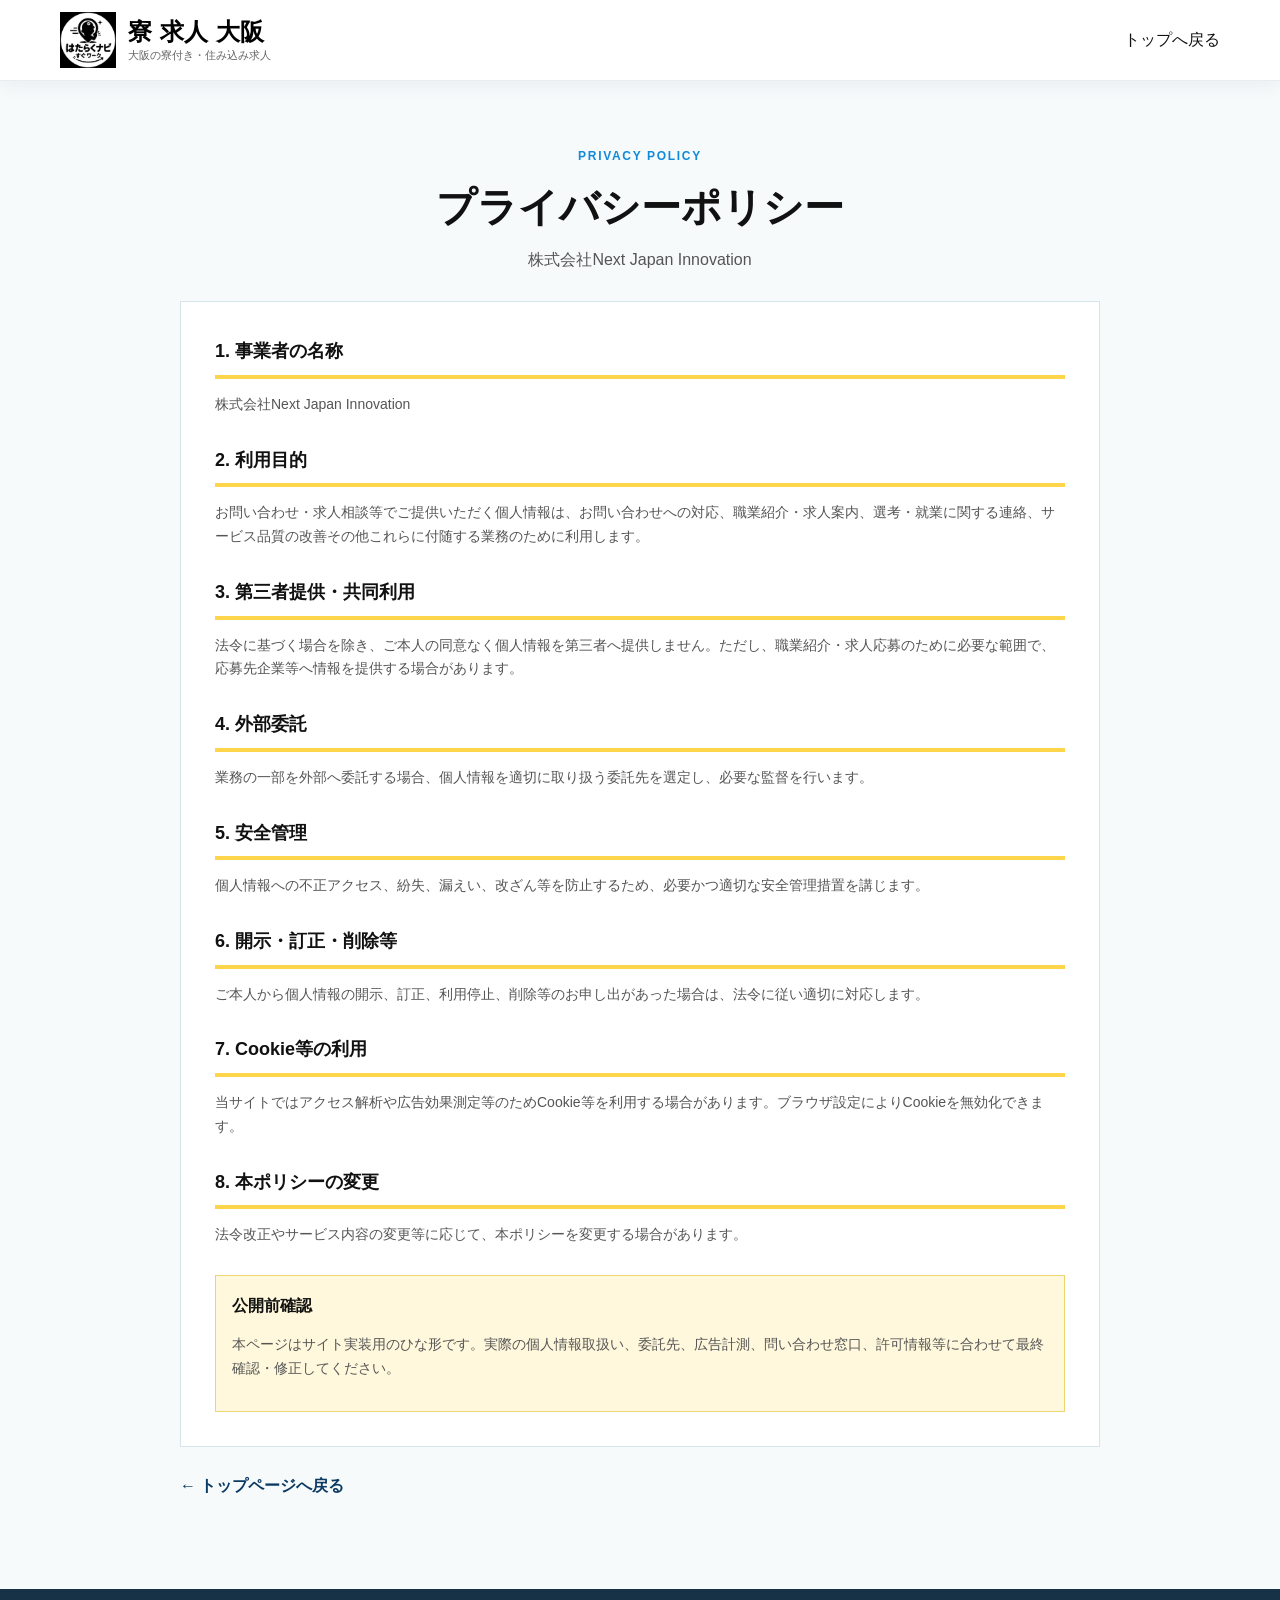
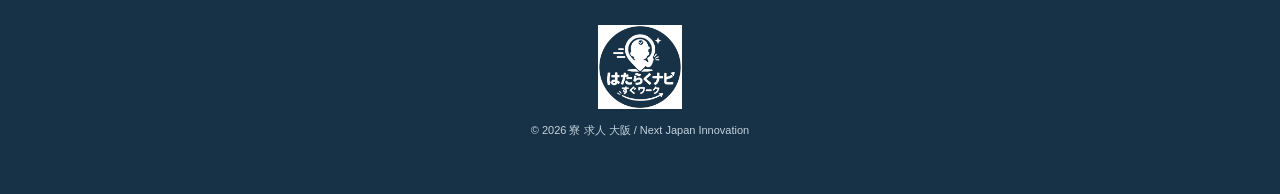
==== commit 3ff9d0e1: "Add files via upload" ====
--- a/privacy.html
+++ b/privacy.html
@@ -9,7 +9,7 @@
   <link rel="stylesheet" href="assets/style.css" />
 </head>
 <body class="policy-page">
-  <header class="site-header"><div class="header-inner"><a class="brand" href="index.html"><span class="brand-house">⌂</span><span><strong>寮 求人 大阪</strong><small>大阪の寮付き・住み込み求人</small></span></a><a class="header-cta" href="index.html">トップへ戻る</a></div></header>
+  <header class="site-header"><div class="header-inner"><a class="brand" href="index.html"><img src="assets/logo-black.png" alt="はたらくナビすぐワークのロゴ" class="brand-logo"><span><strong>寮 求人 大阪</strong><small>大阪の寮付き・住み込み求人</small></span></a><a class="header-cta" href="index.html">トップへ戻る</a></div></header>
   <main class="policy-main">
     <div class="container narrow">
       <div class="policy-title"><span>PRIVACY POLICY</span><h1>プライバシーポリシー</h1><p>株式会社Next Japan Innovation</p></div>
@@ -27,6 +27,6 @@
       <a class="back-link" href="index.html">← トップページへ戻る</a>
     </div>
   </main>
-  <footer class="footer"><div class="container footer-inner"><p class="copyright">© 2026 寮 求人 大阪 / Next Japan Innovation</p></div></footer>
+  <footer class="footer"><div class="container footer-inner"><img src="assets/logo-black.png" alt="はたらくナビすぐワークのロゴ" class="footer-logo"><p class="copyright">© 2026 寮 求人 大阪 / Next Japan Innovation</p></div></footer>
 </body>
 </html>
--- a/assets/style.css
+++ b/assets/style.css
@@ -1,5 +1,258 @@
-:root{--blue:#0098dc;--deep:#0755a1;--yellow:#ffd43f;--yellow2:#ffbd00;--line:#06c755;--ink:#1e1e1e;--muted:#555;--sky:#e8f8ff;--light:#f7fbfd;--border:#d4e0e6;--red:#ef3a30}*{box-sizing:border-box}html{scroll-behavior:smooth}body{margin:0;color:var(--ink);font-family:-apple-system,BlinkMacSystemFont,"Hiragino Kaku Gothic ProN","Yu Gothic",Meiryo,sans-serif;background:#fff;line-height:1.75;-webkit-font-smoothing:antialiased}img{display:block;max-width:100%}a{text-decoration:none;color:inherit}.container{width:min(1050px,calc(100% - 38px));margin:auto}.narrow{width:min(910px,calc(100% - 38px));margin:auto}.site-header{position:sticky;top:0;z-index:1000;background:#fff;border-bottom:1px solid #e6edf0;box-shadow:0 3px 14px rgba(21,65,92,.06)}.header-inner{height:72px;width:min(1120px,calc(100% - 32px));margin:auto;display:flex;align-items:center;justify-content:space-between;gap:24px}.brand{display:flex;align-items:center;gap:9px}.brand-house{width:41px;height:41px;border-radius:50%;display:grid;place-items:center;background:var(--blue);color:#fff;font-size:28px;font-weight:900;line-height:1}.brand>span:last-child{display:flex;flex-direction:column;line-height:1.14}.brand strong{font-size:20px;color:#0755a1;letter-spacing:.03em}.brand small{font-size:9px;color:#666;margin-top:4px}.desktop-nav{display:flex;gap:19px;font-size:12px;font-weight:800;color:#333}.desktop-nav a:hover{color:var(--blue)}.hero{background:linear-gradient(#eef9ff,#fff);padding:20px 0 0}.hero-shell{width:min(1200px,100%);margin:auto}.hero-shell picture{display:block}.hero-shell img{width:100%;height:auto}.quick-cta{padding:28px 18px;background:#fff}.quick-cta.blue{background:linear-gradient(180deg,#06a5e7,#008fd2);border-top:6px solid #ffe24c;border-bottom:6px solid #ffe24c}.cta-wrap{width:min(650px,100%);margin:auto;text-align:center}.cta-cap{margin:0 0 7px;font-size:17px;font-weight:900;color:#1e1e1e}.blue .cta-cap{color:#fff}.cta-sub{font-size:11px;color:#777;margin:7px 0 0}.line-cta{position:relative;overflow:hidden;display:grid;grid-template-columns:62px 1fr 22px;align-items:center;gap:10px;background:linear-gradient(180deg,#12d868,#04b84e);color:#fff;border-radius:13px;padding:10px 18px;box-shadow:0 8px 0 #048d3f,0 14px 22px rgba(5,126,57,.22);border:3px solid #fff;min-height:84px;text-align:left}.line-logo{width:56px;height:56px;border-radius:13px;background:#fff;color:var(--line);display:grid;place-items:center;font-size:12px;font-weight:900}.line-cta span:nth-child(2){display:flex;flex-direction:column;line-height:1.25}.line-cta small{font-size:11px;font-weight:800}.line-cta strong{font-size:22px;letter-spacing:.02em}.line-cta>b{font-size:33px;text-align:right}.line-cta.large{max-width:620px;margin:auto}.shine:after{content:"";position:absolute;top:-70%;left:-35%;width:22%;height:250%;background:linear-gradient(90deg,transparent,rgba(255,255,255,.85),transparent);transform:rotate(25deg);animation:shine 4.2s ease-in-out infinite}@keyframes shine{0%,72%{left:-45%}91%,100%{left:130%}}.section{padding:82px 0}.texture{background-color:#fafafa;background-image:radial-gradient(circle at 20% 0%,rgba(0,152,220,.04),transparent 28%),radial-gradient(circle at 82% 20%,rgba(255,212,63,.08),transparent 24%),linear-gradient(110deg,rgba(255,255,255,.9),rgba(248,248,248,.9))}.section-title.center{text-align:center}.section-title p{margin:0;font-size:24px;font-weight:900}.section-title h2{margin:0;font-size:clamp(32px,4vw,50px);line-height:1.25}.section-title i{display:block;width:78px;height:6px;background:var(--yellow);margin:16px auto 0;border-radius:10px}.problem{padding-bottom:70px}.problem-layout{display:grid;grid-template-columns:1fr 280px 1fr;align-items:center;gap:18px;margin-top:32px}.problem-layout img{width:100%}.problem-list{list-style:none;padding:0;margin:0;display:grid;gap:28px;font-weight:900;font-size:20px}.problem-list.left{text-align:right}.problem-list li{position:relative}.problem-list.left li:after,.problem-list.right li:before{content:"";display:inline-block;width:12px;height:12px;border-radius:50%;background:var(--yellow);margin:0 10px 2px}.problem-list.right li:before{margin-left:0}.arrow-down{width:0;height:0;border-left:56px solid transparent;border-right:56px solid transparent;border-top:42px solid #333;margin:38px auto 0}.support{background:#fff}.support-heading{text-align:center;margin-bottom:36px}.support-heading span,.jobs-head span,.flow-head span{font-size:17px;font-weight:900;color:#333}.support-heading h2{font-size:clamp(34px,5vw,54px);margin:6px 0 0;line-height:1.2}.support-heading em{font-style:normal;color:var(--blue)}.support-stack{display:grid;gap:30px}.support-row{display:grid;grid-template-columns:45% 55%;align-items:stretch;border:1px solid #dbe5ea;background:#fff;box-shadow:0 10px 28px rgba(39,77,98,.1)}.support-row.reverse{grid-template-columns:55% 45%}.support-row.reverse .support-media{order:2}.support-media{background:#f3f9fc;overflow:hidden}.support-media img{width:100%;height:100%;object-fit:cover;min-height:280px}.support-copy{position:relative;padding:36px 38px;display:flex;flex-direction:column;justify-content:center}.support-no{position:absolute;left:20px;top:14px;color:#e2eef3;font-weight:900;font-size:72px;line-height:1;z-index:0}.support-copy h3,.support-copy p{position:relative;z-index:1}.support-copy h3{font-size:28px;margin:0 0 10px;padding-bottom:10px;border-bottom:5px solid var(--yellow)}.support-copy p{margin:0;color:#4f4f4f;font-size:14px}.fine{text-align:center;font-size:10px;color:#777;margin:20px 0 0}.jobs-head{text-align:center;margin-bottom:28px}.jobs-head h2{font-size:clamp(32px,5vw,52px);line-height:1.25;margin:7px 0 0}.jobs-head h2 b{color:var(--blue);font-size:1.16em}.jobs-intro{display:grid;grid-template-columns:42% 58%;max-width:900px;margin:0 auto 42px;background:#fff;border:4px solid var(--yellow);box-shadow:0 8px 0 #eab400}.worker-illu{background:#eef9ff}.worker-illu img{width:100%;height:100%;object-fit:cover}.check-panel{padding:30px}.check-panel>p{font-weight:900;margin:0 0 12px}.check-panel ul{list-style:none;padding:0;margin:0;display:grid;gap:8px}.check-panel li{font-weight:900;font-size:17px}.check-panel li:before{content:"☑";color:var(--blue);font-size:21px;margin-right:9px}.check-panel strong{display:block;margin-top:16px;color:var(--red);font-size:19px}.example-title{text-align:center;font-size:26px;margin:0 0 20px}.job-grid{display:grid;grid-template-columns:repeat(3,1fr);gap:18px}.job-card{background:#fff;border:1px solid #d7e3e9;box-shadow:0 8px 20px rgba(30,73,98,.08)}.job-card img{width:100%;aspect-ratio:16/10;object-fit:cover}.job-card>div{padding:18px}.job-card span{display:inline-block;background:var(--blue);color:#fff;border-radius:999px;padding:3px 11px;font-size:11px;font-weight:900}.job-card h4{font-size:19px;margin:8px 0 6px}.job-card p{font-size:13px;color:#555;margin:0}.voices{background:#fff}.voice-grid{display:grid;grid-template-columns:repeat(3,1fr);gap:18px;margin-top:34px}.voice{background:#fff;border:2px solid #dce7eb;border-radius:10px;padding:24px 20px;box-shadow:0 9px 20px rgba(36,73,91,.08);text-align:center}.voice-icon{width:78px;height:78px;margin:0 auto 15px;border-radius:50%;display:grid;place-items:center;background:#eaf8ff;border:5px solid #fff;box-shadow:0 0 0 3px var(--blue);color:var(--deep);font-weight:900;font-size:13px;line-height:1.3}.voice h3{font-size:18px;line-height:1.45;margin:0 0 9px;color:#0755a1}.voice p{font-size:13px;margin:0;color:#555;text-align:left}.situation-band{padding:46px 0;background:#112f48;color:#fff;text-align:center;border-top:8px solid var(--yellow);border-bottom:8px solid var(--yellow)}.situation-band p{margin:0;font-size:17px;font-weight:900;letter-spacing:.05em}.situation-band h2{margin:7px 0 0;font-size:clamp(32px,5vw,52px);line-height:1.2}.situation-band h2 span{color:var(--yellow)}.reason .section-title h2 span{color:var(--blue);font-size:1.3em}.reason-list{display:grid;gap:28px;margin-top:36px}.reason-item{display:grid;grid-template-columns:110px 180px 1fr;gap:24px;align-items:center;background:#fff;border:1px solid #dce7ec;padding:22px 26px;box-shadow:0 8px 22px rgba(34,73,94,.08)}.point-badge{color:#018fce;font-weight:900;font-size:16px}.point-badge b{display:block;font-size:42px;line-height:1}.reason-visual{width:150px;height:150px;border-radius:50%;display:grid;place-items:center;background:#e9f8ff;border:7px solid var(--yellow);color:#0755a1;font-weight:900;text-align:center;line-height:1.2;font-size:26px}.reason-visual.line{background:#eafff0;color:#049246}.reason-item h3{font-size:25px;line-height:1.4;margin:0 0 8px}.reason-item p{font-size:14px;color:#555;margin:0}.compare{background:#fff}.compare-head{text-align:center;font-size:25px;font-weight:900;margin-bottom:22px}.compare-table{border:2px solid #73bddd;overflow:hidden}.tr{display:grid;grid-template-columns:1.18fr 1.25fr 1fr 1fr}.tr>div{min-height:92px;padding:12px 10px;border-right:1px solid #9cb8c4;border-top:1px solid #9cb8c4;display:flex;align-items:center;justify-content:center;text-align:center;font-size:18px;font-weight:700}.tr>div:first-child{justify-content:flex-start;padding-left:24px;background:#fff;font-weight:900}.tr.th>div{min-height:84px;background:#7cc6e4;border-top:0;font-size:24px}.tr>div:last-child{border-right:0}.tr .our{background:#fff0bb;color:#e84c32;flex-direction:column}.tr.th .our{background:var(--yellow2);color:#fff;text-shadow:0 2px 0 #e64a34;font-weight:900}.tr .our b{font-size:44px;line-height:1}.tr .our small{font-size:12px;line-height:1.35}.flow{text-align:center}.flow-head{margin-bottom:34px}.flow-head h2{font-size:clamp(34px,5vw,52px);margin:4px 0 0;line-height:1.2}.flow-list{display:grid;grid-template-columns:repeat(4,1fr);gap:14px}.flow-step{position:relative;background:#fff;border:1px solid #d7e3e8;padding:54px 18px 22px;box-shadow:0 7px 18px rgba(31,72,91,.08)}.flow-step>span{position:absolute;top:0;left:0;right:0;background:var(--blue);color:#fff;padding:7px;font-size:12px;font-weight:900}.flow-step>span b{font-size:20px;margin-left:4px}.flow-picto{width:90px;height:90px;border-radius:50%;margin:0 auto 15px;display:grid;place-items:center;background:#edf9ff;border:5px solid var(--yellow);color:var(--deep);font-weight:900}.flow-step h3{font-size:19px;margin:0 0 8px}.flow-step p{font-size:12px;color:#555;margin:0}.faq-head{text-align:center;margin-bottom:30px}.faq-head span{color:var(--blue);font-size:38px;font-weight:900;letter-spacing:.08em}.faq-head h2{font-size:36px;margin:-5px 0 0}.faq-list{display:grid;gap:14px}.faq details{border-bottom:1px solid #cfdadf;background:#fff}.faq summary{list-style:none;padding:18px 12px;cursor:pointer;font-size:17px;font-weight:900}.faq summary::-webkit-details-marker{display:none}.faq summary b,.faq details>div>b{display:inline-grid;place-items:center;width:38px;height:38px;border-radius:50%;background:var(--blue);color:#fff;margin-right:14px}.faq details>div{display:flex;padding:0 12px 20px}.faq details>div>b{background:var(--yellow);color:#333;flex:none}.faq details p{margin:3px 0 0;font-size:14px;color:#555}.about-head{text-align:center}.about-head h2{font-size:38px;margin:0}.about-head p{font-weight:900;margin:6px 0 0;color:#0755a1}.about-text{text-align:center;color:#555;max-width:760px;margin:26px auto}.company-box{border-top:2px solid #d1dce1}.company-box>div{display:grid;grid-template-columns:230px 1fr;border-bottom:1px solid #d1dce1;padding:16px 10px}.company-box b{font-size:14px}.company-box span{font-size:14px}.warn{color:#d34136;font-weight:800}.privacy-link{display:block;text-align:center;margin-top:24px;color:#0755a1;text-decoration:underline;font-size:13px}.final-cta{padding:70px 0;background:linear-gradient(180deg,#0ba5e6,#0074bc);color:#fff;text-align:center;border-top:8px solid var(--yellow)}.final-cta p{font-size:17px;font-weight:900;margin:0}.final-cta h2{font-size:clamp(32px,5vw,49px);line-height:1.25;margin:8px 0 26px}.footer{padding:38px 0;background:#173247;color:#fff;text-align:center}.footer strong{font-size:22px}.footer p{font-size:11px;margin:2px 0 18px;color:#c4d2dc}.footer small{font-size:10px;color:#8ea7b7}.mobile-fixed{display:none}.reveal{opacity:0;transform:translateY(24px);transition:opacity .7s ease,transform .7s ease}.reveal.is-visible{opacity:1;transform:none}.policy-main{padding:60px 0 90px;background:#f7fafb}.policy-title{text-align:center;margin-bottom:28px}.policy-title span{color:var(--blue);font-size:12px;font-weight:900;letter-spacing:.14em}.policy-title h1{font-size:40px;margin:5px 0}.policy-title p{margin:0;color:#555}.policy-box{background:#fff;border:1px solid var(--border);padding:34px}.policy-box h2{font-size:18px;border-bottom:4px solid var(--yellow);padding-bottom:8px;margin:28px 0 10px}.policy-box h2:first-child{margin-top:0}.policy-box p{font-size:14px;color:#555}.policy-caution{background:#fff8dc;border:1px solid #eed574;padding:16px;margin-top:28px}.back-link{display:inline-block;margin-top:25px;color:var(--deep);font-weight:900}
-@media(max-width:900px){.desktop-nav{display:none}.problem-layout{grid-template-columns:1fr 220px 1fr}.problem-list{font-size:16px}.support-row,.support-row.reverse{grid-template-columns:1fr 1fr}.reason-item{grid-template-columns:90px 140px 1fr}.reason-visual{width:125px;height:125px}.flow-list{grid-template-columns:1fr 1fr}.job-grid{grid-template-columns:1fr 1fr}.job-card:last-child{grid-column:1/-1;max-width:500px;margin:auto}.voice-grid{grid-template-columns:1fr}.voice{text-align:left;display:grid;grid-template-columns:90px 1fr;column-gap:12px}.voice-icon{grid-row:1/3}.voice h3{align-self:end}.tr>div{font-size:14px}.tr.th>div{font-size:18px}}
-@media(max-width:640px){body{padding-bottom:74px}.container,.narrow{width:min(100% - 24px,1050px)}.site-header{position:relative}.header-inner{height:58px;width:calc(100% - 18px)}.brand-house{width:34px;height:34px;font-size:22px}.brand strong{font-size:16px}.brand small{font-size:8px}.hero{padding:0}.hero-shell{overflow:hidden}.hero-shell img{width:100%;max-width:100%;margin-left:0}.quick-cta{padding:20px 12px}.cta-cap{font-size:14px}.line-cta{grid-template-columns:48px 1fr 18px;min-height:71px;padding:8px 11px;border-width:2px;box-shadow:0 6px 0 #048d3f,0 10px 18px rgba(5,126,57,.19)}.line-logo{width:44px;height:44px;border-radius:10px;font-size:10px}.line-cta strong{font-size:17px}.line-cta small{font-size:9px}.section{padding:58px 0}.section-title p{font-size:17px}.section-title h2{font-size:30px}.problem-layout{display:flex;flex-direction:column;gap:8px}.problem-layout img{width:70%;order:2}.problem-list{width:100%;gap:10px;font-size:15px}.problem-list.left{order:1;text-align:left}.problem-list.right{order:3}.problem-list.left li:after{display:none}.problem-list.left li:before,.problem-list.right li:before{content:"";display:inline-block;width:9px;height:9px;border-radius:50%;background:var(--yellow);margin-right:8px}.arrow-down{border-left-width:39px;border-right-width:39px;border-top-width:29px;margin-top:25px}.support-heading span,.jobs-head span,.flow-head span{font-size:13px}.support-heading h2{font-size:30px}.support-row,.support-row.reverse{grid-template-columns:1fr}.support-row.reverse .support-media{order:0}.support-media img{min-height:0}.support-copy{padding:28px 20px 22px}.support-no{font-size:55px}.support-copy h3{font-size:22px}.jobs-head h2{font-size:29px}.jobs-intro{grid-template-columns:1fr;border-width:3px}.check-panel{padding:20px}.check-panel li{font-size:14px}.check-panel strong{font-size:16px}.job-grid{grid-template-columns:1fr}.job-card:last-child{grid-column:auto}.example-title{font-size:20px}.voice{display:block;text-align:center}.voice p{text-align:left}.situation-band{padding:34px 0}.situation-band p{font-size:12px}.situation-band h2{font-size:29px}.reason-item{grid-template-columns:72px 1fr;gap:12px;padding:18px 15px}.point-badge{align-self:start}.point-badge b{font-size:33px}.reason-visual{width:105px;height:105px;font-size:18px;grid-row:2;grid-column:1}.reason-item>div:last-child{grid-column:2;grid-row:1/3}.reason-item h3{font-size:20px}.reason-item p{font-size:13px}.compare-head{font-size:18px}.compare-table{overflow-x:auto}.tr{min-width:620px}.tr>div{min-height:76px;font-size:13px}.tr.th>div{font-size:16px;min-height:70px}.tr .our b{font-size:34px}.flow-list{grid-template-columns:1fr}.flow-step{display:grid;grid-template-columns:88px 1fr;text-align:left;padding:52px 18px 18px;column-gap:14px}.flow-picto{width:76px;height:76px;margin:0}.flow-step h3{margin-top:3px}.flow-step p{font-size:13px}.faq-head span{font-size:30px}.faq-head h2{font-size:29px}.faq summary{font-size:14px;padding:14px 4px}.faq summary b,.faq details>div>b{width:32px;height:32px;margin-right:9px}.faq details>div{padding-left:4px;padding-right:4px}.about-head h2{font-size:28px}.company-box>div{grid-template-columns:1fr;gap:4px}.final-cta{padding:55px 0}.final-cta h2{font-size:30px}.mobile-fixed{display:block;position:fixed;z-index:1200;left:0;right:0;bottom:0;background:#fff;padding:4px 9px calc(7px + env(safe-area-inset-bottom));box-shadow:0 -5px 18px rgba(18,58,80,.18);text-align:center}.mobile-fixed small{display:block;font-size:9px;font-weight:900;line-height:1.2;color:#333}.mobile-fixed a{position:relative;overflow:hidden;display:block;background:var(--line);color:#fff;border-radius:9px;padding:9px;font-weight:900;font-size:14px}.mobile-fixed a b{background:#fff;color:var(--line);padding:3px 5px;border-radius:6px;font-size:10px;margin-right:6px}.policy-main{padding:40px 0 60px}.policy-title h1{font-size:29px}.policy-box{padding:22px 17px}}
-
-.header-cta{background:var(--blue);color:#fff;border-radius:999px;padding:9px 15px;font-size:12px;font-weight:900}
+:root{
+  --blue:#118ad8;
+  --deep:#0b3a63;
+  --yellow:#ffd54c;
+  --yellow-deep:#ffb800;
+  --line:#06c755;
+  --ink:#111;
+  --muted:#555;
+  --light:#f6fbff;
+  --sky:#eaf6ff;
+  --border:#d8e4eb;
+  --shadow:0 12px 28px rgba(20,54,76,.12);
+  --shadow-sm:0 8px 20px rgba(20,54,76,.08);
+}
+*{box-sizing:border-box}
+html{scroll-behavior:smooth}
+body{margin:0;color:var(--ink);font-family:-apple-system,BlinkMacSystemFont,"Hiragino Kaku Gothic ProN","Yu Gothic",Meiryo,sans-serif;line-height:1.7;background:#fff;-webkit-font-smoothing:antialiased}
+img{display:block;max-width:100%}
+a{text-decoration:none;color:inherit}
+.container{width:min(1100px,calc(100% - 40px));margin:auto}
+.narrow{width:min(920px,calc(100% - 40px));margin:auto}
+
+.site-header{position:sticky;top:0;z-index:1200;background:rgba(255,255,255,.96);backdrop-filter:blur(10px);border-bottom:1px solid #e7edf0;box-shadow:0 4px 18px rgba(12,35,48,.06)}
+.header-inner{width:min(1160px,calc(100% - 28px));height:80px;margin:auto;display:flex;align-items:center;justify-content:space-between;gap:20px}
+.brand{display:flex;align-items:center;gap:12px;min-width:0}
+.brand-logo{width:56px;height:56px;object-fit:contain;flex:none}
+.brand>span:last-child{display:flex;flex-direction:column;line-height:1.1;min-width:0}
+.brand strong{font-size:24px;letter-spacing:.02em;color:#000}
+.brand small{font-size:11px;color:#666;margin-top:4px}
+.desktop-nav{display:flex;align-items:center;gap:18px;font-size:13px;font-weight:800;color:#2d2d2d}
+.desktop-nav a:hover{color:var(--blue)}
+.header-line{display:inline-flex;align-items:center;justify-content:center;padding:11px 18px;border-radius:999px;background:linear-gradient(180deg,#13d96a,#04b84e);color:#fff;font-size:13px;font-weight:900;box-shadow:0 6px 14px rgba(5,126,57,.22)}
+
+.hero{position:relative;overflow:hidden;padding:34px 0 28px;background:
+radial-gradient(circle at 10% 0%,rgba(255,213,76,.30),transparent 28%),
+radial-gradient(circle at 90% 15%,rgba(17,138,216,.18),transparent 24%),
+linear-gradient(180deg,#f5fbff 0%,#ffffff 62%)}
+.hero:before{content:"";position:absolute;right:-120px;top:-100px;width:360px;height:360px;border-radius:50%;background:rgba(17,138,216,.08)}
+.hero:after{content:"";position:absolute;left:-110px;bottom:-120px;width:320px;height:320px;border-radius:50%;background:rgba(255,213,76,.18)}
+.hero-grid{position:relative;z-index:1;display:grid;grid-template-columns:minmax(0,1.08fr) minmax(360px,.92fr);gap:34px;align-items:center}
+.hero-copy{padding:18px 0}
+.hero-kicker{display:inline-block;margin:0 0 14px;padding:8px 14px;border-radius:999px;background:#fff;border:1px solid #dfeaf0;box-shadow:var(--shadow-sm);font-size:13px;font-weight:900;color:var(--deep)}
+.hero h1{margin:0;font-size:clamp(34px,5vw,64px);line-height:1.15;letter-spacing:.01em;font-weight:900}
+.hero h1 span{display:inline-block;color:var(--deep);background:linear-gradient(transparent 72%,rgba(255,213,76,.78) 72%)}
+.hero-lead{margin:18px 0 0;font-size:16px;color:#444}
+.hero-bonus{display:grid;grid-template-columns:auto 1fr auto;align-items:center;gap:12px;margin:24px 0 22px;padding:14px 18px;border-radius:22px;background:linear-gradient(135deg,#ffef9e,#ffd54c 52%,#ffc336);box-shadow:0 14px 0 #e4ae00,0 18px 30px rgba(199,144,0,.22)}
+.hero-bonus span{display:inline-grid;place-items:center;width:76px;height:76px;border-radius:50%;background:#fff;font-weight:900;font-size:20px;color:#ef4638;box-shadow:inset 0 0 0 3px rgba(239,70,56,.12)}
+.hero-bonus strong{display:flex;flex-direction:column;line-height:1.05;font-size:25px;color:#0d0d0d}
+.hero-bonus strong b{font-size:52px;color:#ef3e2e;letter-spacing:.02em}
+.hero-bonus em{font-style:normal;font-weight:900;font-size:28px;color:#fff;text-shadow:0 2px 0 rgba(180,67,0,.5)}
+.hero-points{list-style:none;padding:0;margin:0 0 22px;display:grid;grid-template-columns:repeat(2,minmax(0,1fr));gap:10px}
+.hero-points li{padding:12px 14px 12px 42px;background:#fff;border:1px solid #dde8ee;border-radius:16px;box-shadow:var(--shadow-sm);font-weight:900;position:relative}
+.hero-points li:before{content:"✓";position:absolute;left:14px;top:50%;transform:translateY(-50%);width:20px;height:20px;border-radius:50%;display:grid;place-items:center;background:#0f8bd9;color:#fff;font-size:12px}
+.hero-note{margin:12px 0 0;font-size:12px;color:#667}
+.hero-visual{position:relative}
+.hero-photo-card{overflow:hidden;border-radius:34px;background:#fff;padding:14px;box-shadow:0 16px 34px rgba(20,54,76,.16);border:1px solid #e3edf2}
+.hero-photo-card img{width:100%;aspect-ratio:4/5;object-fit:cover;border-radius:26px}
+.floating-card{position:absolute;max-width:230px;background:#fff;border-radius:20px;padding:14px 16px;box-shadow:0 15px 28px rgba(21,48,70,.14);border:1px solid #e1ebf1}
+.floating-card span{display:inline-block;padding:4px 10px;border-radius:999px;background:#0f8bd9;color:#fff;font-size:11px;font-weight:900;margin-bottom:8px}
+.floating-card strong{display:block;font-size:17px;line-height:1.35;color:#163a5c}
+.float-one{left:-24px;bottom:28px}
+.float-two{right:-16px;top:38px}
+.hero-features{position:relative;z-index:1;display:grid;grid-template-columns:repeat(4,1fr);gap:16px;margin-top:28px}
+.hero-features article{background:#fff;border:1px solid #dde8ee;border-radius:24px;padding:18px 16px;text-align:center;box-shadow:var(--shadow-sm)}
+.hero-features b{display:block;font-size:20px;color:#173656;margin-bottom:6px}
+.hero-features span{display:block;font-size:13px;color:#555}
+
+.quick-cta{padding:26px 18px;background:#fff}
+.quick-cta.compact{padding-top:12px}
+.quick-cta.blue{background:linear-gradient(180deg,#0aa3e6,#007bc3);border-top:6px solid var(--yellow);border-bottom:6px solid var(--yellow)}
+.cta-wrap{width:min(680px,100%);margin:auto;text-align:center}
+.cta-cap{margin:0 0 8px;font-size:18px;font-weight:900;color:#1e1e1e}
+.blue .cta-cap{color:#fff}
+.cta-sub{font-size:11px;color:#6b7680;margin:8px 0 0}
+.line-cta{position:relative;overflow:hidden;display:grid;grid-template-columns:62px 1fr 22px;align-items:center;gap:10px;background:linear-gradient(180deg,#12d868,#04b84e);color:#fff;border-radius:16px;padding:11px 18px;box-shadow:0 8px 0 #048d3f,0 14px 22px rgba(5,126,57,.22);border:3px solid #fff;min-height:86px;text-align:left}
+.line-logo{width:56px;height:56px;border-radius:14px;background:#fff;color:var(--line);display:grid;place-items:center;font-size:12px;font-weight:900}
+.line-cta span:nth-child(2){display:flex;flex-direction:column;line-height:1.25}
+.line-cta small{font-size:11px;font-weight:800}
+.line-cta strong{font-size:22px;letter-spacing:.02em}
+.line-cta>b{font-size:33px;text-align:right}
+.line-cta.large{max-width:620px;margin:auto}
+.shine:after{content:"";position:absolute;top:-70%;left:-35%;width:22%;height:250%;background:linear-gradient(90deg,transparent,rgba(255,255,255,.85),transparent);transform:rotate(25deg);animation:shine 4.2s ease-in-out infinite}
+@keyframes shine{0%,72%{left:-45%}91%,100%{left:130%}}
+
+.section{padding:82px 0}
+.texture{background-color:#fafafa;background-image:radial-gradient(circle at 20% 0%,rgba(0,152,220,.04),transparent 28%),radial-gradient(circle at 82% 20%,rgba(255,212,63,.08),transparent 24%),linear-gradient(110deg,rgba(255,255,255,.9),rgba(248,248,248,.9))}
+.section-title.center{text-align:center}
+.section-title p{margin:0;font-size:24px;font-weight:900}
+.section-title h2{margin:0;font-size:clamp(32px,4vw,50px);line-height:1.25}
+.section-title i{display:block;width:78px;height:6px;background:var(--yellow);margin:16px auto 0;border-radius:10px}
+
+.problem{padding-bottom:70px}
+.problem-layout{display:grid;grid-template-columns:1fr 300px 1fr;align-items:center;gap:24px;margin-top:32px}
+.problem-photo img{width:100%;border-radius:26px;box-shadow:var(--shadow);aspect-ratio:4/5;object-fit:cover}
+.problem-list{list-style:none;padding:0;margin:0;display:grid;gap:24px;font-weight:900;font-size:20px}
+.problem-list.left{text-align:right}
+.problem-list li{position:relative;background:#fff;border-radius:18px;padding:14px 16px;box-shadow:var(--shadow-sm);border:1px solid #dde8ee}
+.problem-list.left li:after,.problem-list.right li:before{content:"";display:inline-block;width:12px;height:12px;border-radius:50%;background:var(--yellow);margin:0 10px 2px}
+.problem-list.right li:before{margin-left:0}
+.arrow-down{width:0;height:0;border-left:56px solid transparent;border-right:56px solid transparent;border-top:42px solid #333;margin:38px auto 0}
+
+.support{background:#fff}
+.support-heading{text-align:center;margin-bottom:36px}
+.support-heading span,.jobs-head span,.flow-head span{font-size:17px;font-weight:900;color:#333}
+.support-heading h2{font-size:clamp(34px,5vw,54px);margin:6px 0 0;line-height:1.2}
+.support-heading em{font-style:normal;color:var(--blue)}
+.support-stack{display:grid;gap:30px}
+.support-row{display:grid;grid-template-columns:45% 55%;align-items:stretch;border:1px solid #dbe5ea;background:#fff;box-shadow:var(--shadow)}
+.support-row.reverse{grid-template-columns:55% 45%}
+.support-row.reverse .support-media{order:2}
+.support-media{background:#f3f9fc;overflow:hidden}
+.support-media img{width:100%;height:100%;object-fit:cover;min-height:300px}
+.support-copy{position:relative;padding:38px 40px;display:flex;flex-direction:column;justify-content:center}
+.support-no{position:absolute;left:20px;top:12px;color:#e2eef3;font-weight:900;font-size:74px;line-height:1;z-index:0}
+.support-copy h3,.support-copy p{position:relative;z-index:1}
+.support-copy h3{font-size:28px;margin:0 0 12px;padding-bottom:10px;border-bottom:5px solid var(--yellow)}
+.support-copy p{margin:0;color:#4f4f4f;font-size:14px}
+.fine{text-align:center;font-size:10px;color:#777;margin:20px 0 0}
+
+.jobs-head{text-align:center;margin-bottom:28px}
+.jobs-head h2{font-size:clamp(32px,5vw,52px);line-height:1.25;margin:7px 0 0}
+.jobs-head h2 b{color:var(--blue);font-size:1.16em}
+.jobs-intro{display:grid;grid-template-columns:42% 58%;max-width:920px;margin:0 auto 42px;background:#fff;border:4px solid var(--yellow);box-shadow:0 8px 0 #eab400}
+.worker-illu{background:#eef9ff}
+.worker-illu img{width:100%;height:100%;object-fit:cover;min-height:100%}
+.check-panel{padding:30px}
+.check-panel>p{font-weight:900;margin:0 0 12px}
+.check-panel ul{list-style:none;padding:0;margin:0;display:grid;gap:8px}
+.check-panel li{font-weight:900;font-size:17px}
+.check-panel li:before{content:"☑";color:var(--blue);font-size:21px;margin-right:9px}
+.check-panel strong{display:block;margin-top:16px;color:#ef3a30;font-size:19px}
+.example-title{text-align:center;font-size:26px;margin:0 0 20px}
+.job-grid{display:grid;grid-template-columns:repeat(3,1fr);gap:18px}
+.job-card{background:#fff;border:1px solid #d7e3e9;box-shadow:var(--shadow-sm)}
+.job-card img{width:100%;aspect-ratio:16/10;object-fit:cover}
+.job-card>div{padding:18px}
+.job-card span{display:inline-block;background:var(--blue);color:#fff;border-radius:999px;padding:3px 11px;font-size:11px;font-weight:900}
+.job-card h4{font-size:19px;margin:8px 0 6px}
+.job-card p{font-size:13px;color:#555;margin:0}
+
+.voices{background:#fff}
+.voice-grid{display:grid;grid-template-columns:repeat(3,1fr);gap:18px;margin-top:34px}
+.voice{background:#fff;border:2px solid #dce7eb;border-radius:14px;padding:24px 20px;box-shadow:var(--shadow-sm);text-align:center}
+.voice-icon{width:82px;height:82px;margin:0 auto 15px;border-radius:50%;display:grid;place-items:center;background:#eaf8ff;border:5px solid #fff;box-shadow:0 0 0 3px var(--blue);color:var(--deep);font-weight:900;font-size:13px;line-height:1.3}
+.voice h3{font-size:18px;line-height:1.45;margin:0 0 9px;color:#0755a1}.voice p{font-size:13px;margin:0;color:#555;text-align:left}
+
+.situation-band{padding:46px 0;background:#112f48;color:#fff;text-align:center;border-top:8px solid var(--yellow);border-bottom:8px solid var(--yellow)}
+.situation-band p{margin:0;font-size:17px;font-weight:900;letter-spacing:.05em}
+.situation-band h2{margin:7px 0 0;font-size:clamp(32px,5vw,52px);line-height:1.2}
+.situation-band h2 span{color:var(--yellow)}
+
+.reason .section-title h2 span{color:var(--blue);font-size:1.3em}
+.reason-list{display:grid;gap:28px;margin-top:36px}
+.reason-item{display:grid;grid-template-columns:110px 180px 1fr;gap:24px;align-items:center;background:#fff;border:1px solid #dce7ec;padding:22px 26px;box-shadow:var(--shadow-sm)}
+.point-badge{color:#018fce;font-weight:900;font-size:16px}
+.point-badge b{display:block;font-size:42px;line-height:1}
+.reason-visual{width:150px;height:150px;border-radius:50%;display:grid;place-items:center;background:#e9f8ff;border:7px solid var(--yellow);color:#0755a1;font-weight:900;text-align:center;line-height:1.2;font-size:26px}
+.reason-visual.line{background:#eafff0;color:#049246}
+.reason-item h3{font-size:25px;line-height:1.4;margin:0 0 8px}
+.reason-item p{font-size:14px;color:#555;margin:0}
+
+.compare{background:#fff}
+.compare-head{text-align:center;font-size:25px;font-weight:900;margin-bottom:22px}
+.compare-table{border:2px solid #73bddd;overflow:hidden}
+.tr{display:grid;grid-template-columns:1.18fr 1.25fr 1fr 1fr}
+.tr>div{min-height:92px;padding:12px 10px;border-right:1px solid #9cb8c4;border-top:1px solid #9cb8c4;display:flex;align-items:center;justify-content:center;text-align:center;font-size:18px;font-weight:700}.tr>div:first-child{justify-content:flex-start;padding-left:24px;background:#fff;font-weight:900}.tr.th>div{min-height:84px;background:#7cc6e4;border-top:0;font-size:24px}.tr>div:last-child{border-right:0}.tr .our{background:#fff0bb;color:#e84c32;flex-direction:column}.tr.th .our{background:var(--yellow-deep);color:#fff;text-shadow:0 2px 0 #e64a34;font-weight:900}.tr .our b{font-size:44px;line-height:1}.tr .our small{font-size:12px;line-height:1.35}
+
+.flow{text-align:center}
+.flow-head{margin-bottom:34px}
+.flow-head h2{font-size:clamp(34px,5vw,52px);margin:4px 0 0;line-height:1.2}
+.flow-list{display:grid;grid-template-columns:repeat(4,1fr);gap:14px}
+.flow-step{position:relative;background:#fff;border:1px solid #d7e3e8;padding:54px 18px 22px;box-shadow:var(--shadow-sm)}
+.flow-step>span{position:absolute;top:0;left:0;right:0;background:var(--blue);color:#fff;padding:7px;font-size:12px;font-weight:900}.flow-step>span b{font-size:20px;margin-left:4px}.flow-picto{width:90px;height:90px;border-radius:50%;margin:0 auto 15px;display:grid;place-items:center;background:#edf9ff;border:5px solid var(--yellow);color:var(--deep);font-weight:900}.flow-step h3{font-size:19px;margin:0 0 8px}.flow-step p{font-size:12px;color:#555;margin:0}
+
+.faq-head{text-align:center;margin-bottom:30px}.faq-head span{color:var(--blue);font-size:38px;font-weight:900;letter-spacing:.08em}.faq-head h2{font-size:36px;margin:-5px 0 0}.faq-list{display:grid;gap:14px}.faq details{border-bottom:1px solid #cfdadf;background:#fff}.faq summary{list-style:none;padding:18px 12px;cursor:pointer;font-size:17px;font-weight:900}.faq summary::-webkit-details-marker{display:none}.faq summary b,.faq details>div>b{display:inline-grid;place-items:center;width:38px;height:38px;border-radius:50%;background:var(--blue);color:#fff;margin-right:14px}.faq details>div{display:flex;padding:0 12px 20px}.faq details>div>b{background:var(--yellow);color:#333;flex:none}.faq details p{margin:3px 0 0;font-size:14px;color:#555}
+
+.about-head{text-align:center}.about-head h2{font-size:38px;margin:0}.about-head p{font-weight:900;margin:6px 0 0;color:#0755a1}.about-text{text-align:center;color:#555;max-width:760px;margin:26px auto}.company-box{border-top:2px solid #d1dce1;background:#fff}.company-box>div{display:grid;grid-template-columns:230px 1fr;border-bottom:1px solid #d1dce1;padding:16px 10px}.company-box b{font-size:14px}.company-box span{font-size:14px}.privacy-link{display:block;text-align:center;margin-top:24px;color:#0755a1;text-decoration:underline;font-size:13px}
+
+.final-cta{padding:70px 0;background:linear-gradient(180deg,#0ba5e6,#0074bc);color:#fff;text-align:center;border-top:8px solid var(--yellow)}.final-cta p{font-size:17px;font-weight:900;margin:0}.final-cta h2{font-size:clamp(32px,5vw,49px);line-height:1.25;margin:8px 0 26px}
+.footer{padding:36px 0;background:#173247;color:#fff;text-align:center}.footer-logo{width:84px;height:84px;object-fit:contain;margin:0 auto 10px;filter:brightness(0) invert(1)}.footer strong{font-size:22px}.footer p{font-size:11px;margin:2px 0 18px;color:#c4d2dc}.footer small{font-size:10px;color:#8ea7b7}.footer-inner{display:flex;flex-direction:column;align-items:center}
+.mobile-fixed{display:none}
+
+.reveal{opacity:0;transform:translateY(24px);transition:opacity .7s ease,transform .7s ease}.reveal.is-visible{opacity:1;transform:none}
+
+.policy-main{padding:60px 0 90px;background:#f7fafb}.policy-title{text-align:center;margin-bottom:28px}.policy-title span{color:var(--blue);font-size:12px;font-weight:900;letter-spacing:.14em}.policy-title h1{font-size:40px;margin:5px 0}.policy-title p{margin:0;color:#555}.policy-box{background:#fff;border:1px solid var(--border);padding:34px}.policy-box h2{font-size:18px;border-bottom:4px solid var(--yellow);padding-bottom:8px;margin:28px 0 10px}.policy-box h2:first-child{margin-top:0}.policy-box p{font-size:14px;color:#555}.policy-caution{background:#fff8dc;border:1px solid #eed574;padding:16px;margin-top:28px}.back-link{display:inline-block;margin-top:25px;color:var(--deep);font-weight:900}
+
+@media(max-width:1024px){
+  .desktop-nav{gap:14px;font-size:12px}
+  .hero-grid{grid-template-columns:1fr 420px}
+  .hero-features{grid-template-columns:repeat(2,1fr)}
+}
+
+@media(max-width:900px){
+  .desktop-nav{display:none}
+  .hero-grid{grid-template-columns:1fr;gap:22px}
+  .hero-copy{order:2}
+  .hero-visual{order:1;max-width:460px;margin:auto}
+  .float-one{left:0;bottom:20px}
+  .float-two{right:0;top:28px}
+  .problem-layout{grid-template-columns:1fr 240px 1fr}
+  .support-row,.support-row.reverse{grid-template-columns:1fr 1fr}
+  .reason-item{grid-template-columns:90px 140px 1fr}
+  .reason-visual{width:125px;height:125px}
+  .flow-list{grid-template-columns:1fr 1fr}
+  .job-grid{grid-template-columns:1fr 1fr}.job-card:last-child{grid-column:1/-1;max-width:500px;margin:auto}
+  .voice-grid{grid-template-columns:1fr}.voice{text-align:left;display:grid;grid-template-columns:90px 1fr;column-gap:12px}.voice-icon{grid-row:1/3}.voice h3{align-self:end}
+  .tr>div{font-size:14px}.tr.th>div{font-size:18px}
+}
+
+@media(max-width:640px){
+  body{padding-bottom:74px}
+  .container,.narrow{width:min(100% - 24px,1100px)}
+  .site-header{position:relative}
+  .header-inner{height:66px;width:calc(100% - 18px)}
+  .brand{gap:8px}
+  .brand-logo{width:42px;height:42px}
+  .brand strong{font-size:17px}
+  .brand small{font-size:8px}
+  .header-line{display:none}
+  .hero{padding:12px 0 22px}
+  .hero-kicker{font-size:11px;padding:7px 12px;margin-bottom:12px}
+  .hero h1{font-size:33px}
+  .hero-lead{font-size:14px;margin-top:12px}
+  .hero-bonus{grid-template-columns:1fr;gap:8px;padding:12px 14px;margin:18px 0 16px;border-radius:18px;box-shadow:0 10px 0 #e4ae00,0 16px 24px rgba(199,144,0,.2)}
+  .hero-bonus span{width:62px;height:62px;font-size:18px;margin:auto}
+  .hero-bonus strong{font-size:18px;text-align:center}
+  .hero-bonus strong b{font-size:42px}
+  .hero-bonus em{text-align:center;font-size:22px}
+  .hero-points{grid-template-columns:1fr;gap:8px;margin-bottom:16px}
+  .hero-points li{font-size:14px;padding:11px 12px 11px 38px}
+  .hero-visual{max-width:none}
+  .hero-photo-card{padding:10px;border-radius:24px}
+  .hero-photo-card img{border-radius:18px}
+  .floating-card{position:static;max-width:none;margin:10px 0 0;padding:12px 14px;border-radius:16px}
+  .floating-card strong{font-size:15px}
+  .hero-features{grid-template-columns:1fr 1fr;gap:10px;margin-top:16px}
+  .hero-features article{padding:14px 10px;border-radius:18px}
+  .hero-features b{font-size:16px}
+  .hero-features span{font-size:11px;line-height:1.45}
+  .quick-cta{padding:20px 12px}
+  .cta-cap{font-size:14px}.line-cta{grid-template-columns:48px 1fr 18px;min-height:71px;padding:8px 11px;border-width:2px;box-shadow:0 6px 0 #048d3f,0 10px 18px rgba(5,126,57,.19)}.line-logo{width:44px;height:44px;border-radius:10px;font-size:10px}.line-cta strong{font-size:17px}.line-cta small{font-size:9px}
+  .section{padding:58px 0}.section-title p{font-size:17px}.section-title h2{font-size:30px}
+  .problem-layout{display:flex;flex-direction:column;gap:10px}.problem-photo{order:2;width:75%;max-width:280px}.problem-list{width:100%;gap:10px;font-size:15px}.problem-list.left{order:1;text-align:left}.problem-list.right{order:3}.problem-list.left li:after{display:none}.problem-list.left li:before,.problem-list.right li:before{content:"";display:inline-block;width:9px;height:9px;border-radius:50%;background:var(--yellow);margin-right:8px}
+  .arrow-down{border-left-width:39px;border-right-width:39px;border-top-width:29px;margin-top:25px}
+  .support-heading span,.jobs-head span,.flow-head span{font-size:13px}.support-heading h2{font-size:30px}.support-row,.support-row.reverse{grid-template-columns:1fr}.support-row.reverse .support-media{order:0}.support-media img{min-height:0}.support-copy{padding:28px 20px 22px}.support-no{font-size:55px}.support-copy h3{font-size:22px}
+  .jobs-head h2{font-size:29px}.jobs-intro{grid-template-columns:1fr;border-width:3px}.check-panel{padding:20px}.check-panel li{font-size:14px}.check-panel strong{font-size:16px}.job-grid{grid-template-columns:1fr}.job-card:last-child{grid-column:auto}.example-title{font-size:20px}
+  .voice{display:block;text-align:center}.voice p{text-align:left}
+  .situation-band{padding:34px 0}.situation-band p{font-size:12px}.situation-band h2{font-size:29px}
+  .reason-item{grid-template-columns:72px 1fr;gap:12px;padding:18px 15px}.point-badge{align-self:start}.point-badge b{font-size:33px}.reason-visual{width:105px;height:105px;font-size:18px;grid-row:2;grid-column:1}.reason-item>div:last-child{grid-column:2;grid-row:1/3}.reason-item h3{font-size:20px}.reason-item p{font-size:13px}
+  .compare-head{font-size:18px}.compare-table{overflow-x:auto}.tr{min-width:620px}.tr>div{min-height:76px;font-size:13px}.tr.th>div{font-size:16px;min-height:70px}.tr .our b{font-size:34px}
+  .flow-list{grid-template-columns:1fr}.flow-step{display:grid;grid-template-columns:88px 1fr;text-align:left;padding:52px 18px 18px;column-gap:14px}.flow-picto{width:76px;height:76px;margin:0}.flow-step h3{margin-top:3px}.flow-step p{font-size:13px}
+  .faq-head span{font-size:30px}.faq-head h2{font-size:29px}.faq summary{font-size:14px;padding:14px 4px}.faq summary b,.faq details>div>b{width:32px;height:32px;margin-right:9px}.faq details>div{padding-left:4px;padding-right:4px}
+  .about-head h2{font-size:28px}.company-box>div{grid-template-columns:1fr;gap:4px}
+  .final-cta{padding:55px 0}.final-cta h2{font-size:30px}
+  .footer-logo{width:72px;height:72px}
+  .mobile-fixed{display:block;position:fixed;z-index:1200;left:0;right:0;bottom:0;background:#fff;padding:4px 9px calc(7px + env(safe-area-inset-bottom));box-shadow:0 -5px 18px rgba(18,58,80,.18);text-align:center}.mobile-fixed small{display:block;font-size:9px;font-weight:900;line-height:1.2;color:#333}.mobile-fixed a{position:relative;overflow:hidden;display:block;background:var(--line);color:#fff;border-radius:9px;padding:9px;font-weight:900;font-size:14px}.mobile-fixed a b{background:#fff;color:var(--line);padding:3px 5px;border-radius:6px;font-size:10px;margin-right:6px}
+  .policy-main{padding:40px 0 60px}.policy-title h1{font-size:29px}.policy-box{padding:22px 17px}
+}
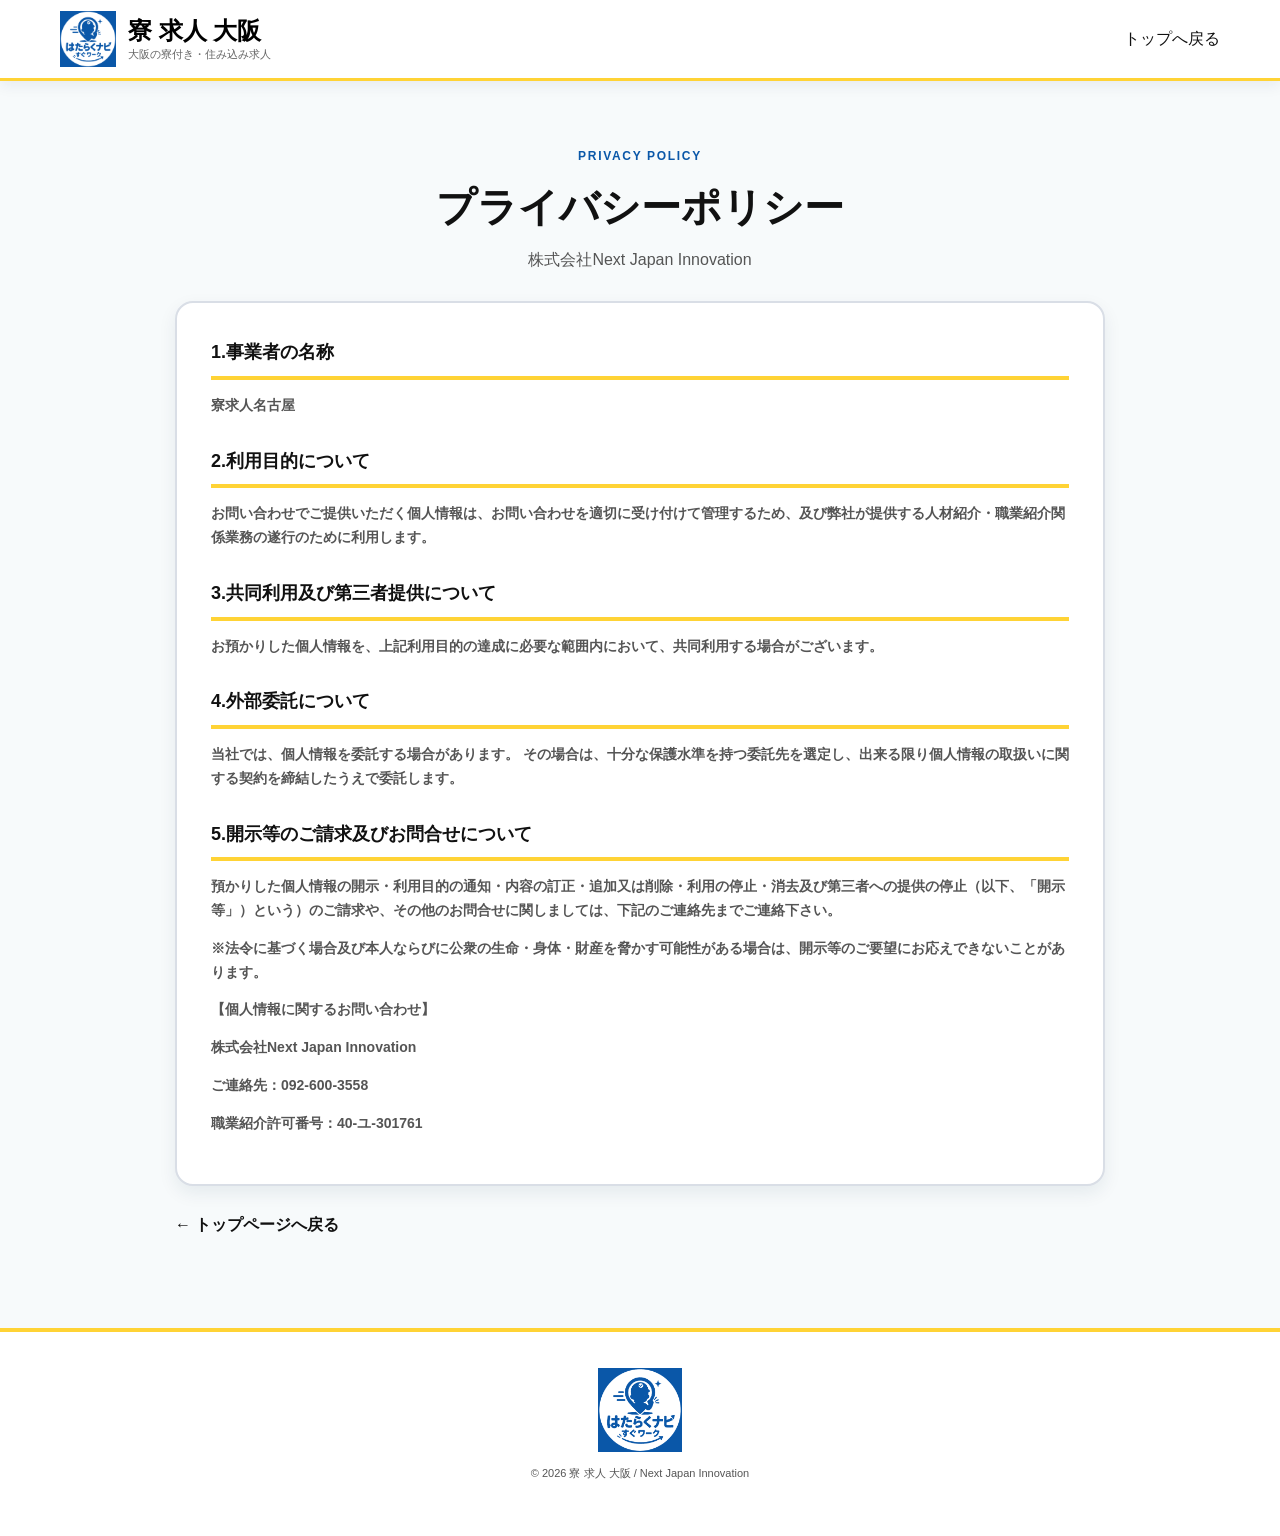
==== commit 583fb615: "Add files via upload" ====
--- a/privacy.html
+++ b/privacy.html
@@ -9,24 +9,38 @@
   <link rel="stylesheet" href="assets/style.css" />
 </head>
 <body class="policy-page">
-  <header class="site-header"><div class="header-inner"><a class="brand" href="index.html"><img src="assets/logo-black.png" alt="はたらくナビすぐワークのロゴ" class="brand-logo"><span><strong>寮 求人 大阪</strong><small>大阪の寮付き・住み込み求人</small></span></a><a class="header-cta" href="index.html">トップへ戻る</a></div></header>
+  <header class="site-header"><div class="header-inner"><a class="brand" href="index.html"><img src="assets/logo-blue.png" alt="はたらくナビすぐワークのロゴ" class="brand-logo"><span><strong>寮 求人 大阪</strong><small>大阪の寮付き・住み込み求人</small></span></a><a class="header-cta" href="index.html">トップへ戻る</a></div></header>
   <main class="policy-main">
     <div class="container narrow">
       <div class="policy-title"><span>PRIVACY POLICY</span><h1>プライバシーポリシー</h1><p>株式会社Next Japan Innovation</p></div>
       <section class="policy-box">
-        <h2>1. 事業者の名称</h2><p>株式会社Next Japan Innovation</p>
-        <h2>2. 利用目的</h2><p>お問い合わせ・求人相談等でご提供いただく個人情報は、お問い合わせへの対応、職業紹介・求人案内、選考・就業に関する連絡、サービス品質の改善その他これらに付随する業務のために利用します。</p>
-        <h2>3. 第三者提供・共同利用</h2><p>法令に基づく場合を除き、ご本人の同意なく個人情報を第三者へ提供しません。ただし、職業紹介・求人応募のために必要な範囲で、応募先企業等へ情報を提供する場合があります。</p>
-        <h2>4. 外部委託</h2><p>業務の一部を外部へ委託する場合、個人情報を適切に取り扱う委託先を選定し、必要な監督を行います。</p>
-        <h2>5. 安全管理</h2><p>個人情報への不正アクセス、紛失、漏えい、改ざん等を防止するため、必要かつ適切な安全管理措置を講じます。</p>
-        <h2>6. 開示・訂正・削除等</h2><p>ご本人から個人情報の開示、訂正、利用停止、削除等のお申し出があった場合は、法令に従い適切に対応します。</p>
-        <h2>7. Cookie等の利用</h2><p>当サイトではアクセス解析や広告効果測定等のためCookie等を利用する場合があります。ブラウザ設定によりCookieを無効化できます。</p>
-        <h2>8. 本ポリシーの変更</h2><p>法令改正やサービス内容の変更等に応じて、本ポリシーを変更する場合があります。</p>
-        <div class="policy-caution"><b>公開前確認</b><p>本ページはサイト実装用のひな形です。実際の個人情報取扱い、委託先、広告計測、問い合わせ窓口、許可情報等に合わせて最終確認・修正してください。</p></div>
+        <h2>1.事業者の名称</h2>
+        <p><strong>寮求人名古屋</strong></p>
+
+        <h2>2.利用目的について</h2>
+        <p><strong>お問い合わせでご提供いただく個人情報は、お問い合わせを適切に受け付けて管理するため、及び弊社が提供する人材紹介・職業紹介関係業務の遂行のために利用します。</strong></p>
+
+        <h2>3.共同利用及び第三者提供について</h2>
+        <p><strong>お預かりした個人情報を、上記利用目的の達成に必要な範囲内において、共同利用する場合がございます。</strong></p>
+
+        <h2>4.外部委託について</h2>
+        <p><strong>当社では、個人情報を委託する場合があります。 その場合は、十分な保護水準を持つ委託先を選定し、出来る限り個人情報の取扱いに関する契約を締結したうえで委託します。</strong></p>
+
+        <h2>5.開示等のご請求及びお問合せについて</h2>
+        <p><strong>預かりした個人情報の開示・利用目的の通知・内容の訂正・追加又は削除・利用の停止・消去及び第三者への提供の停止（以下、「開示等」）という）のご請求や、その他のお問合せに関しましては、下記のご連絡先までご連絡下さい。</strong></p>
+        <p><strong>※法令に基づく場合及び本人ならびに公衆の生命・身体・財産を脅かす可能性がある場合は、開示等のご要望にお応えできないことがあります。</strong></p>
+
+        <div class="policy-contact">
+          <p><strong>【個人情報に関するお問い合わせ】</strong></p>
+          <p><strong>株式会社Next Japan Innovation</strong></p>
+          <p><strong>ご連絡先：092-600-3558</strong></p>
+        </div>
+
+        <p class="policy-license"><strong>職業紹介許可番号：40-ユ-301761</strong></p>
       </section>
       <a class="back-link" href="index.html">← トップページへ戻る</a>
     </div>
   </main>
-  <footer class="footer"><div class="container footer-inner"><img src="assets/logo-black.png" alt="はたらくナビすぐワークのロゴ" class="footer-logo"><p class="copyright">© 2026 寮 求人 大阪 / Next Japan Innovation</p></div></footer>
+  <footer class="footer"><div class="container footer-inner"><img src="assets/logo-blue.png" alt="はたらくナビすぐワークのロゴ" class="footer-logo"><p class="copyright">© 2026 寮 求人 大阪 / Next Japan Innovation</p></div></footer>
 </body>
 </html>
--- a/assets/style.css
+++ b/assets/style.css
@@ -1,258 +1,109 @@
 :root{
-  --blue:#118ad8;
-  --deep:#0b3a63;
-  --yellow:#ffd54c;
-  --yellow-deep:#ffb800;
-  --line:#06c755;
+  --blue:#0a57a8;
+  --blue2:#1c73d1;
+  --blue3:#184b8d;
+  --yellow:#ffd335;
+  --yellow2:#ffbf17;
+  --yellow-soft:#fff2a7;
+  --green:#06c755;
+  --green2:#00aa42;
   --ink:#111;
   --muted:#555;
-  --light:#f6fbff;
-  --sky:#eaf6ff;
-  --border:#d8e4eb;
-  --shadow:0 12px 28px rgba(20,54,76,.12);
-  --shadow-sm:0 8px 20px rgba(20,54,76,.08);
+  --red:#ef4c40;
+  --line:#06c755;
+  --bg:#f5f5f5;
+  --border:#d9dee6;
+  --panel:#ffffff;
+  --shadow:0 12px 28px rgba(19,45,79,.12);
+  --shadow-sm:0 7px 18px rgba(19,45,79,.08);
 }
 *{box-sizing:border-box}
 html{scroll-behavior:smooth}
-body{margin:0;color:var(--ink);font-family:-apple-system,BlinkMacSystemFont,"Hiragino Kaku Gothic ProN","Yu Gothic",Meiryo,sans-serif;line-height:1.7;background:#fff;-webkit-font-smoothing:antialiased}
+body{margin:0;color:var(--ink);font-family:-apple-system,BlinkMacSystemFont,"Hiragino Kaku Gothic ProN","Yu Gothic",Meiryo,sans-serif;line-height:1.7;background:var(--bg);-webkit-font-smoothing:antialiased}
 img{display:block;max-width:100%}
 a{text-decoration:none;color:inherit}
-.container{width:min(1100px,calc(100% - 40px));margin:auto}
-.narrow{width:min(920px,calc(100% - 40px));margin:auto}
+.container{width:min(1100px,calc(100% - 40px));margin:auto}.narrow{width:min(930px,calc(100% - 40px));margin:auto}
 
-.site-header{position:sticky;top:0;z-index:1200;background:rgba(255,255,255,.96);backdrop-filter:blur(10px);border-bottom:1px solid #e7edf0;box-shadow:0 4px 18px rgba(12,35,48,.06)}
-.header-inner{width:min(1160px,calc(100% - 28px));height:80px;margin:auto;display:flex;align-items:center;justify-content:space-between;gap:20px}
-.brand{display:flex;align-items:center;gap:12px;min-width:0}
-.brand-logo{width:56px;height:56px;object-fit:contain;flex:none}
-.brand>span:last-child{display:flex;flex-direction:column;line-height:1.1;min-width:0}
-.brand strong{font-size:24px;letter-spacing:.02em;color:#000}
-.brand small{font-size:11px;color:#666;margin-top:4px}
-.desktop-nav{display:flex;align-items:center;gap:18px;font-size:13px;font-weight:800;color:#2d2d2d}
-.desktop-nav a:hover{color:var(--blue)}
-.header-line{display:inline-flex;align-items:center;justify-content:center;padding:11px 18px;border-radius:999px;background:linear-gradient(180deg,#13d96a,#04b84e);color:#fff;font-size:13px;font-weight:900;box-shadow:0 6px 14px rgba(5,126,57,.22)}
+.site-header{position:sticky;top:0;z-index:1200;background:#fff;border-bottom:3px solid var(--yellow);box-shadow:0 4px 14px rgba(25,51,78,.08)}
+.header-inner{width:min(1160px,calc(100% - 28px));height:78px;margin:auto;display:flex;align-items:center;justify-content:space-between;gap:18px}
+.brand{display:flex;align-items:center;gap:12px;min-width:0}.brand-logo{width:56px;height:56px;object-fit:contain;flex:none}.brand>span:last-child{display:flex;flex-direction:column;line-height:1.1}.brand strong{font-size:24px;color:#000}.brand small{font-size:11px;color:#666;margin-top:4px}.desktop-nav{display:flex;gap:18px;font-size:13px;font-weight:900;color:#333}.desktop-nav a:hover{color:var(--blue)}.header-line{display:inline-flex;align-items:center;justify-content:center;padding:11px 18px;border-radius:999px;background:linear-gradient(180deg,#1ade70,#06b84d);color:#fff;font-size:13px;font-weight:900;box-shadow:0 6px 12px rgba(3,120,43,.2)}
 
-.hero{position:relative;overflow:hidden;padding:34px 0 28px;background:
-radial-gradient(circle at 10% 0%,rgba(255,213,76,.30),transparent 28%),
-radial-gradient(circle at 90% 15%,rgba(17,138,216,.18),transparent 24%),
-linear-gradient(180deg,#f5fbff 0%,#ffffff 62%)}
-.hero:before{content:"";position:absolute;right:-120px;top:-100px;width:360px;height:360px;border-radius:50%;background:rgba(17,138,216,.08)}
-.hero:after{content:"";position:absolute;left:-110px;bottom:-120px;width:320px;height:320px;border-radius:50%;background:rgba(255,213,76,.18)}
-.hero-grid{position:relative;z-index:1;display:grid;grid-template-columns:minmax(0,1.08fr) minmax(360px,.92fr);gap:34px;align-items:center}
-.hero-copy{padding:18px 0}
-.hero-kicker{display:inline-block;margin:0 0 14px;padding:8px 14px;border-radius:999px;background:#fff;border:1px solid #dfeaf0;box-shadow:var(--shadow-sm);font-size:13px;font-weight:900;color:var(--deep)}
-.hero h1{margin:0;font-size:clamp(34px,5vw,64px);line-height:1.15;letter-spacing:.01em;font-weight:900}
-.hero h1 span{display:inline-block;color:var(--deep);background:linear-gradient(transparent 72%,rgba(255,213,76,.78) 72%)}
-.hero-lead{margin:18px 0 0;font-size:16px;color:#444}
-.hero-bonus{display:grid;grid-template-columns:auto 1fr auto;align-items:center;gap:12px;margin:24px 0 22px;padding:14px 18px;border-radius:22px;background:linear-gradient(135deg,#ffef9e,#ffd54c 52%,#ffc336);box-shadow:0 14px 0 #e4ae00,0 18px 30px rgba(199,144,0,.22)}
-.hero-bonus span{display:inline-grid;place-items:center;width:76px;height:76px;border-radius:50%;background:#fff;font-weight:900;font-size:20px;color:#ef4638;box-shadow:inset 0 0 0 3px rgba(239,70,56,.12)}
-.hero-bonus strong{display:flex;flex-direction:column;line-height:1.05;font-size:25px;color:#0d0d0d}
-.hero-bonus strong b{font-size:52px;color:#ef3e2e;letter-spacing:.02em}
-.hero-bonus em{font-style:normal;font-weight:900;font-size:28px;color:#fff;text-shadow:0 2px 0 rgba(180,67,0,.5)}
-.hero-points{list-style:none;padding:0;margin:0 0 22px;display:grid;grid-template-columns:repeat(2,minmax(0,1fr));gap:10px}
-.hero-points li{padding:12px 14px 12px 42px;background:#fff;border:1px solid #dde8ee;border-radius:16px;box-shadow:var(--shadow-sm);font-weight:900;position:relative}
-.hero-points li:before{content:"✓";position:absolute;left:14px;top:50%;transform:translateY(-50%);width:20px;height:20px;border-radius:50%;display:grid;place-items:center;background:#0f8bd9;color:#fff;font-size:12px}
-.hero-note{margin:12px 0 0;font-size:12px;color:#667}
-.hero-visual{position:relative}
-.hero-photo-card{overflow:hidden;border-radius:34px;background:#fff;padding:14px;box-shadow:0 16px 34px rgba(20,54,76,.16);border:1px solid #e3edf2}
-.hero-photo-card img{width:100%;aspect-ratio:4/5;object-fit:cover;border-radius:26px}
-.floating-card{position:absolute;max-width:230px;background:#fff;border-radius:20px;padding:14px 16px;box-shadow:0 15px 28px rgba(21,48,70,.14);border:1px solid #e1ebf1}
-.floating-card span{display:inline-block;padding:4px 10px;border-radius:999px;background:#0f8bd9;color:#fff;font-size:11px;font-weight:900;margin-bottom:8px}
-.floating-card strong{display:block;font-size:17px;line-height:1.35;color:#163a5c}
-.float-one{left:-24px;bottom:28px}
-.float-two{right:-16px;top:38px}
-.hero-features{position:relative;z-index:1;display:grid;grid-template-columns:repeat(4,1fr);gap:16px;margin-top:28px}
-.hero-features article{background:#fff;border:1px solid #dde8ee;border-radius:24px;padding:18px 16px;text-align:center;box-shadow:var(--shadow-sm)}
-.hero-features b{display:block;font-size:20px;color:#173656;margin-bottom:6px}
-.hero-features span{display:block;font-size:13px;color:#555}
+.hero{position:relative;overflow:hidden;padding:26px 0 28px;background:
+repeating-linear-gradient(135deg,rgba(255,255,255,.12) 0 8px,rgba(255,255,255,0) 8px 18px),
+linear-gradient(180deg,#ffd844 0%,#ffd12b 58%,#ffcc1d 100%);
+border-bottom:7px solid var(--blue3)}
+.hero:before{content:"";position:absolute;inset:auto -8% 10px auto;width:56%;height:60%;background:radial-gradient(circle at center,rgba(255,255,255,.28),transparent 65%);pointer-events:none}
+.hero-grid{position:relative;display:grid;grid-template-columns:minmax(0,1.06fr) minmax(360px,.94fr);gap:28px;align-items:center}
+.hero-copy{padding:8px 0}
+.hero-kicker{display:inline-block;margin:0 0 14px;padding:7px 14px;border-radius:8px;background:var(--blue);color:#fff;font-size:14px;font-weight:900;box-shadow:0 4px 0 rgba(0,0,0,.12)}
+.hero h1{margin:0;font-size:clamp(42px,6vw,82px);line-height:1.04;letter-spacing:.01em;font-weight:900;color:#fff;text-shadow:-3px -3px 0 #000,3px -3px 0 #000,-3px 3px 0 #000,3px 3px 0 #000,0 5px 0 rgba(0,0,0,.16)}
+.hero h1 span{display:inline;color:#fff;background:none}
+.hero-lead{margin:16px 0 0;font-size:17px;font-weight:900;color:var(--blue3);line-height:1.55}
+.hero-bonus{position:relative;display:grid;grid-template-columns:110px 1fr;align-items:center;gap:18px;margin:26px 0 24px;padding:18px 22px;border-radius:24px;background:radial-gradient(circle at 20% 20%,rgba(255,255,255,.28),transparent 26%),linear-gradient(135deg,#ff6a72 0%,#ff4b57 34%,#e63d2f 65%,#bf251a 100%);box-shadow:0 14px 0 #9b1b14,0 22px 32px rgba(143,25,17,.28);color:#fff;position:relative;overflow:hidden;border:4px solid #fff}
+.hero-bonus:before{content:"";position:absolute;inset:8px;border:1px solid rgba(255,255,255,.28);border-radius:18px;pointer-events:none}
+.bonus-pulse{animation:bonusPulse 2.2s ease-in-out infinite;transform-origin:center}
+@keyframes bonusPulse{0%,100%{transform:scale(1)}50%{transform:scale(1.05)}}
+.bonus-badge{display:grid;place-items:center;width:92px;height:92px;border-radius:50%;background:linear-gradient(180deg,#fffefb,#fff0b8);color:#df3125;font-weight:900;font-size:24px;line-height:1.1;box-shadow:inset 0 0 0 4px rgba(255,202,0,.42),0 8px 18px rgba(126,39,0,.18)}
+.bonus-copy{position:relative;z-index:1;display:flex;flex-direction:column;align-items:flex-start;line-height:1}
+.bonus-top{margin:0 0 8px;display:inline-block;padding:6px 12px;border-radius:999px;background:rgba(255,255,255,.18);border:1px solid rgba(255,255,255,.28);font-size:13px;font-weight:900;letter-spacing:.04em}
+.bonus-copy strong{font-size:34px;font-weight:900;letter-spacing:.02em}
+.bonus-copy b{font-size:78px;line-height:.95;color:#ffe164;text-shadow:0 4px 0 rgba(126,39,0,.42),0 0 18px rgba(255,232,120,.35)}
+.bonus-copy em{font-style:normal;font-size:34px;font-weight:900;line-height:1.05;align-self:flex-end;margin-top:2px;text-shadow:0 3px 0 rgba(123,32,10,.34)}
+.bonus-stars{position:absolute;right:12px;top:10px;bottom:10px;width:94px;pointer-events:none}
+.bonus-stars span{position:absolute;display:block;background:#ffe87c;clip-path:polygon(50% 0%,62% 38%,100% 50%,62% 62%,50% 100%,38% 62%,0% 50%,38% 38%);filter:drop-shadow(0 0 8px rgba(255,255,255,.45));animation:starTwinkle 2.2s ease-in-out infinite}
+.bonus-stars span:nth-child(1){width:26px;height:26px;right:6px;top:16px}
+.bonus-stars span:nth-child(2){width:16px;height:16px;left:12px;top:52px;animation-delay:.45s}
+.bonus-stars span:nth-child(3){width:20px;height:20px;right:28px;bottom:26px;animation-delay:.9s}
+@keyframes starTwinkle{0%,100%{transform:scale(.9);opacity:.7}50%{transform:scale(1.18);opacity:1}}
+.hero-points{list-style:none;padding:0;margin:0 0 22px;display:grid;grid-template-columns:repeat(4,1fr);gap:14px}
+.hero-points li{display:flex;align-items:center;justify-content:center;text-align:center;aspect-ratio:1/1;border-radius:50%;background:linear-gradient(180deg,#0f5db2,#0a4387);color:#fff;padding:18px 14px;font-size:17px;font-weight:900;line-height:1.35;border:6px solid #fff;box-shadow:var(--shadow)}
+.hero-note{margin:12px 0 0;font-size:12px;color:#234b83;font-weight:700}
+.hero-visual{position:relative;display:flex;justify-content:center;align-items:flex-end;min-height:620px}
+.hero-visual:before{content:"";position:absolute;left:6%;right:6%;bottom:0;height:78%;background:radial-gradient(circle at 50% 28%,rgba(255,255,255,.42),rgba(255,255,255,.18) 44%,rgba(255,255,255,0) 72%);pointer-events:none}
+.hero-photo-card{position:relative;z-index:1;overflow:visible;background:transparent;padding:0;box-shadow:none;border:none}
+.hero-photo-card img{width:min(100%,480px);aspect-ratio:auto;object-fit:contain;border-radius:0;filter:drop-shadow(0 14px 22px rgba(18,58,100,.18))}
+.floating-card{position:absolute;z-index:2;max-width:230px;background:#fff;border-radius:16px;padding:14px 16px;box-shadow:var(--shadow);border:3px solid var(--yellow2)}
+.floating-card span{display:inline-block;padding:4px 10px;border-radius:999px;background:var(--blue);color:#fff;font-size:11px;font-weight:900;margin-bottom:8px}
+.floating-card strong{display:block;font-size:17px;line-height:1.35;color:var(--blue3)}
+.float-one{left:-12px;bottom:26px}.float-two{right:-10px;top:34px}
+.hero-features{display:grid;grid-template-columns:repeat(4,1fr);gap:14px;margin-top:26px}
+.hero-features article{background:#fff;border-radius:18px;border:2px solid #d6e0ee;padding:18px 12px;text-align:center;box-shadow:var(--shadow-sm)}
+.hero-features b{display:block;font-size:20px;color:var(--blue3);margin-bottom:6px}.hero-features span{display:block;font-size:13px;color:#555;line-height:1.45}
 
-.quick-cta{padding:26px 18px;background:#fff}
-.quick-cta.compact{padding-top:12px}
-.quick-cta.blue{background:linear-gradient(180deg,#0aa3e6,#007bc3);border-top:6px solid var(--yellow);border-bottom:6px solid var(--yellow)}
-.cta-wrap{width:min(680px,100%);margin:auto;text-align:center}
-.cta-cap{margin:0 0 8px;font-size:18px;font-weight:900;color:#1e1e1e}
-.blue .cta-cap{color:#fff}
-.cta-sub{font-size:11px;color:#6b7680;margin:8px 0 0}
-.line-cta{position:relative;overflow:hidden;display:grid;grid-template-columns:62px 1fr 22px;align-items:center;gap:10px;background:linear-gradient(180deg,#12d868,#04b84e);color:#fff;border-radius:16px;padding:11px 18px;box-shadow:0 8px 0 #048d3f,0 14px 22px rgba(5,126,57,.22);border:3px solid #fff;min-height:86px;text-align:left}
-.line-logo{width:56px;height:56px;border-radius:14px;background:#fff;color:var(--line);display:grid;place-items:center;font-size:12px;font-weight:900}
-.line-cta span:nth-child(2){display:flex;flex-direction:column;line-height:1.25}
-.line-cta small{font-size:11px;font-weight:800}
-.line-cta strong{font-size:22px;letter-spacing:.02em}
-.line-cta>b{font-size:33px;text-align:right}
-.line-cta.large{max-width:620px;margin:auto}
-.shine:after{content:"";position:absolute;top:-70%;left:-35%;width:22%;height:250%;background:linear-gradient(90deg,transparent,rgba(255,255,255,.85),transparent);transform:rotate(25deg);animation:shine 4.2s ease-in-out infinite}
-@keyframes shine{0%,72%{left:-45%}91%,100%{left:130%}}
+.quick-cta{padding:22px 18px;background:#fff}.quick-cta.compact{padding-top:16px}.quick-cta.blue{background:linear-gradient(180deg,#1a6ecc,#0a57a8);border-top:5px solid var(--yellow);border-bottom:5px solid var(--yellow)}.cta-wrap{width:min(680px,100%);margin:auto;text-align:center}.cta-cap{margin:0 0 8px;font-size:18px;font-weight:900;color:#1e1e1e}.blue .cta-cap{color:#fff}.cta-sub{font-size:11px;color:#6b7680;margin:8px 0 0}
+.line-cta{position:relative;overflow:hidden;display:grid;grid-template-columns:62px 1fr 22px;align-items:center;gap:10px;background:linear-gradient(180deg,#13da69,#05b84d);color:#fff;border-radius:13px;padding:10px 18px;box-shadow:0 7px 0 #038739,0 13px 20px rgba(5,126,57,.2);border:3px solid #fff;min-height:84px;text-align:left}.line-logo{width:56px;height:56px;border-radius:13px;background:#fff;color:var(--line);display:grid;place-items:center;font-size:12px;font-weight:900}.line-cta span:nth-child(2){display:flex;flex-direction:column;line-height:1.25}.line-cta small{font-size:11px;font-weight:800}.line-cta strong{font-size:22px;letter-spacing:.02em}.line-cta>b{font-size:33px;text-align:right}.line-cta.large{max-width:620px;margin:auto}.shine:after{content:"";position:absolute;top:-70%;left:-35%;width:22%;height:250%;background:linear-gradient(90deg,transparent,rgba(255,255,255,.88),transparent);transform:rotate(25deg);animation:shine 4.2s ease-in-out infinite}@keyframes shine{0%,72%{left:-45%}91%,100%{left:130%}}
 
-.section{padding:82px 0}
-.texture{background-color:#fafafa;background-image:radial-gradient(circle at 20% 0%,rgba(0,152,220,.04),transparent 28%),radial-gradient(circle at 82% 20%,rgba(255,212,63,.08),transparent 24%),linear-gradient(110deg,rgba(255,255,255,.9),rgba(248,248,248,.9))}
-.section-title.center{text-align:center}
-.section-title p{margin:0;font-size:24px;font-weight:900}
-.section-title h2{margin:0;font-size:clamp(32px,4vw,50px);line-height:1.25}
-.section-title i{display:block;width:78px;height:6px;background:var(--yellow);margin:16px auto 0;border-radius:10px}
+.section{padding:74px 0}.texture{background:
+linear-gradient(180deg,#f6f6f6,#fff),
+repeating-linear-gradient(0deg,rgba(10,87,168,.02) 0 2px,transparent 2px 20px)}
+.section-title.center{text-align:center}.section-title p{margin:0;font-size:22px;font-weight:900;color:var(--blue3)}.section-title h2{display:inline-block;margin:8px 0 0;padding:10px 22px;border-radius:14px;background:#fff;border:2px solid #d7e0eb;font-size:clamp(30px,4vw,48px);line-height:1.25;box-shadow:var(--shadow-sm)}.section-title i{display:block;width:78px;height:6px;background:var(--yellow);margin:16px auto 0;border-radius:10px}
 
-.problem{padding-bottom:70px}
-.problem-layout{display:grid;grid-template-columns:1fr 300px 1fr;align-items:center;gap:24px;margin-top:32px}
-.problem-photo img{width:100%;border-radius:26px;box-shadow:var(--shadow);aspect-ratio:4/5;object-fit:cover}
-.problem-list{list-style:none;padding:0;margin:0;display:grid;gap:24px;font-weight:900;font-size:20px}
-.problem-list.left{text-align:right}
-.problem-list li{position:relative;background:#fff;border-radius:18px;padding:14px 16px;box-shadow:var(--shadow-sm);border:1px solid #dde8ee}
-.problem-list.left li:after,.problem-list.right li:before{content:"";display:inline-block;width:12px;height:12px;border-radius:50%;background:var(--yellow);margin:0 10px 2px}
-.problem-list.right li:before{margin-left:0}
-.arrow-down{width:0;height:0;border-left:56px solid transparent;border-right:56px solid transparent;border-top:42px solid #333;margin:38px auto 0}
+.problem{padding-bottom:66px}.problem-layout{display:grid;grid-template-columns:1fr 280px 1fr;align-items:center;gap:22px;margin-top:32px}.problem-photo img{width:100%;border-radius:24px;box-shadow:var(--shadow);aspect-ratio:4/5;object-fit:cover;border:5px solid #fff}.problem-list{list-style:none;padding:0;margin:0;display:grid;gap:16px;font-weight:900;font-size:19px}.problem-list.left{text-align:right}.problem-list li{position:relative;background:#fff;border-radius:16px;padding:16px;box-shadow:var(--shadow-sm);border:2px solid #dce5ef}.problem-list.left li:after,.problem-list.right li:before{content:"";display:inline-block;width:12px;height:12px;border-radius:50%;background:var(--red);margin:0 10px 2px}.problem-list.right li:before{margin-left:0}.arrow-down{width:0;height:0;border-left:52px solid transparent;border-right:52px solid transparent;border-top:38px solid #264b7f;margin:34px auto 0}
 
-.support{background:#fff}
-.support-heading{text-align:center;margin-bottom:36px}
-.support-heading span,.jobs-head span,.flow-head span{font-size:17px;font-weight:900;color:#333}
-.support-heading h2{font-size:clamp(34px,5vw,54px);margin:6px 0 0;line-height:1.2}
-.support-heading em{font-style:normal;color:var(--blue)}
-.support-stack{display:grid;gap:30px}
-.support-row{display:grid;grid-template-columns:45% 55%;align-items:stretch;border:1px solid #dbe5ea;background:#fff;box-shadow:var(--shadow)}
-.support-row.reverse{grid-template-columns:55% 45%}
-.support-row.reverse .support-media{order:2}
-.support-media{background:#f3f9fc;overflow:hidden}
-.support-media img{width:100%;height:100%;object-fit:cover;min-height:300px}
-.support-copy{position:relative;padding:38px 40px;display:flex;flex-direction:column;justify-content:center}
-.support-no{position:absolute;left:20px;top:12px;color:#e2eef3;font-weight:900;font-size:74px;line-height:1;z-index:0}
-.support-copy h3,.support-copy p{position:relative;z-index:1}
-.support-copy h3{font-size:28px;margin:0 0 12px;padding-bottom:10px;border-bottom:5px solid var(--yellow)}
-.support-copy p{margin:0;color:#4f4f4f;font-size:14px}
-.fine{text-align:center;font-size:10px;color:#777;margin:20px 0 0}
+.support,.voices,.compare{background:#fff}.support-heading{text-align:center;margin-bottom:34px}.support-heading span,.jobs-head span,.flow-head span{display:inline-block;background:var(--blue);color:#fff;border-radius:999px;padding:6px 14px;font-size:14px;font-weight:900}.support-heading h2{font-size:clamp(34px,5vw,54px);margin:8px 0 0;line-height:1.2}.support-heading em{font-style:normal;color:var(--blue)}.support-stack{display:grid;gap:24px}.support-row{display:grid;grid-template-columns:45% 55%;align-items:stretch;border:2px solid #dbe5ea;background:#fff;box-shadow:var(--shadow-sm);border-radius:20px;overflow:hidden}.support-row.reverse{grid-template-columns:55% 45%}.support-row.reverse .support-media{order:2}.support-media{background:#f3f9fc;overflow:hidden}.support-media img{width:100%;height:100%;object-fit:cover;min-height:300px}.support-copy{position:relative;padding:36px 36px 30px;display:flex;flex-direction:column;justify-content:center}.support-no{position:absolute;right:14px;top:10px;color:#edf2f8;font-weight:900;font-size:72px;line-height:1;z-index:0}.support-copy h3,.support-copy p{position:relative;z-index:1}.support-copy h3{display:inline-block;align-self:flex-start;background:var(--blue);color:#fff;border-radius:999px;padding:7px 16px;font-size:24px;margin:0 0 14px}.support-copy p{margin:0;color:#4f4f4f;font-size:14px}.fine{text-align:center;font-size:10px;color:#777;margin:20px 0 0}
 
-.jobs-head{text-align:center;margin-bottom:28px}
-.jobs-head h2{font-size:clamp(32px,5vw,52px);line-height:1.25;margin:7px 0 0}
-.jobs-head h2 b{color:var(--blue);font-size:1.16em}
-.jobs-intro{display:grid;grid-template-columns:42% 58%;max-width:920px;margin:0 auto 42px;background:#fff;border:4px solid var(--yellow);box-shadow:0 8px 0 #eab400}
-.worker-illu{background:#eef9ff}
-.worker-illu img{width:100%;height:100%;object-fit:cover;min-height:100%}
-.check-panel{padding:30px}
-.check-panel>p{font-weight:900;margin:0 0 12px}
-.check-panel ul{list-style:none;padding:0;margin:0;display:grid;gap:8px}
-.check-panel li{font-weight:900;font-size:17px}
-.check-panel li:before{content:"☑";color:var(--blue);font-size:21px;margin-right:9px}
-.check-panel strong{display:block;margin-top:16px;color:#ef3a30;font-size:19px}
-.example-title{text-align:center;font-size:26px;margin:0 0 20px}
-.job-grid{display:grid;grid-template-columns:repeat(3,1fr);gap:18px}
-.job-card{background:#fff;border:1px solid #d7e3e9;box-shadow:var(--shadow-sm)}
-.job-card img{width:100%;aspect-ratio:16/10;object-fit:cover}
-.job-card>div{padding:18px}
-.job-card span{display:inline-block;background:var(--blue);color:#fff;border-radius:999px;padding:3px 11px;font-size:11px;font-weight:900}
-.job-card h4{font-size:19px;margin:8px 0 6px}
-.job-card p{font-size:13px;color:#555;margin:0}
+.jobs-head{text-align:center;margin-bottom:28px}.jobs-head h2{font-size:clamp(32px,5vw,50px);line-height:1.25;margin:10px 0 0}.jobs-head h2 b{color:var(--red);font-size:1.16em}.jobs-intro{display:grid;grid-template-columns:42% 58%;max-width:920px;margin:0 auto 42px;background:#fff;border:4px solid var(--blue);border-radius:22px;overflow:hidden;box-shadow:var(--shadow)}.worker-illu{background:#eef9ff}.worker-illu img{width:100%;height:100%;object-fit:cover}.check-panel{padding:28px 30px}.check-panel>p{display:inline-block;margin:0 0 14px;background:var(--yellow);padding:6px 12px;border-radius:999px;font-weight:900}.check-panel ul{list-style:none;padding:0;margin:0;display:grid;gap:8px}.check-panel li{font-weight:900;font-size:17px}.check-panel li:before{content:"☑";color:var(--blue);font-size:21px;margin-right:9px}.check-panel strong{display:block;margin-top:16px;color:var(--red);font-size:19px}.example-title{text-align:center;font-size:26px;margin:0 0 20px}.job-grid{display:grid;grid-template-columns:repeat(3,1fr);gap:18px}.job-card{background:#fff;border:2px solid #d7e3e9;border-radius:18px;overflow:hidden;box-shadow:var(--shadow-sm)}.job-card img{width:100%;aspect-ratio:16/10;object-fit:cover}.job-card>div{padding:18px}.job-card span{display:inline-block;background:var(--blue);color:#fff;border-radius:999px;padding:4px 11px;font-size:11px;font-weight:900}.job-card h4{font-size:19px;margin:8px 0 6px}.job-card p{font-size:13px;color:#555;margin:0}
 
-.voices{background:#fff}
-.voice-grid{display:grid;grid-template-columns:repeat(3,1fr);gap:18px;margin-top:34px}
-.voice{background:#fff;border:2px solid #dce7eb;border-radius:14px;padding:24px 20px;box-shadow:var(--shadow-sm);text-align:center}
-.voice-icon{width:82px;height:82px;margin:0 auto 15px;border-radius:50%;display:grid;place-items:center;background:#eaf8ff;border:5px solid #fff;box-shadow:0 0 0 3px var(--blue);color:var(--deep);font-weight:900;font-size:13px;line-height:1.3}
-.voice h3{font-size:18px;line-height:1.45;margin:0 0 9px;color:#0755a1}.voice p{font-size:13px;margin:0;color:#555;text-align:left}
+.voice-grid{display:grid;grid-template-columns:repeat(3,1fr);gap:18px;margin-top:34px}.voice{background:#fff;border:2px solid #dce7eb;border-radius:16px;padding:22px 20px;box-shadow:var(--shadow-sm);text-align:center}.voice-icon{width:78px;height:78px;margin:0 auto 15px;border-radius:50%;display:grid;place-items:center;background:#eaf8ff;border:5px solid #fff;box-shadow:0 0 0 3px var(--blue);color:var(--deep);font-weight:900;font-size:13px;line-height:1.3}.voice h3{font-size:18px;line-height:1.45;margin:0 0 9px;color:#0755a1}.voice p{font-size:13px;margin:0;color:#555;text-align:left}
 
-.situation-band{padding:46px 0;background:#112f48;color:#fff;text-align:center;border-top:8px solid var(--yellow);border-bottom:8px solid var(--yellow)}
-.situation-band p{margin:0;font-size:17px;font-weight:900;letter-spacing:.05em}
-.situation-band h2{margin:7px 0 0;font-size:clamp(32px,5vw,52px);line-height:1.2}
-.situation-band h2 span{color:var(--yellow)}
+.situation-band{padding:44px 0;background:linear-gradient(180deg,#1a6ecc,#0b4c9a);color:#fff;text-align:center;border-top:8px solid var(--yellow);border-bottom:8px solid var(--yellow)}.situation-band p{margin:0;font-size:17px;font-weight:900;letter-spacing:.05em}.situation-band h2{margin:7px 0 0;font-size:clamp(32px,5vw,52px);line-height:1.2}.situation-band h2 span{color:var(--yellow)}
 
-.reason .section-title h2 span{color:var(--blue);font-size:1.3em}
-.reason-list{display:grid;gap:28px;margin-top:36px}
-.reason-item{display:grid;grid-template-columns:110px 180px 1fr;gap:24px;align-items:center;background:#fff;border:1px solid #dce7ec;padding:22px 26px;box-shadow:var(--shadow-sm)}
-.point-badge{color:#018fce;font-weight:900;font-size:16px}
-.point-badge b{display:block;font-size:42px;line-height:1}
-.reason-visual{width:150px;height:150px;border-radius:50%;display:grid;place-items:center;background:#e9f8ff;border:7px solid var(--yellow);color:#0755a1;font-weight:900;text-align:center;line-height:1.2;font-size:26px}
-.reason-visual.line{background:#eafff0;color:#049246}
-.reason-item h3{font-size:25px;line-height:1.4;margin:0 0 8px}
-.reason-item p{font-size:14px;color:#555;margin:0}
+.reason .section-title h2 span{color:var(--blue);font-size:1.3em}.reason-list{display:grid;gap:24px;margin-top:36px}.reason-item{display:grid;grid-template-columns:110px 180px 1fr;gap:24px;align-items:center;background:#fff;border:2px solid #dce7ec;border-radius:18px;padding:22px 24px;box-shadow:var(--shadow-sm)}.point-badge{color:#018fce;font-weight:900;font-size:16px}.point-badge b{display:block;font-size:42px;line-height:1}.reason-visual{width:150px;height:150px;border-radius:50%;display:grid;place-items:center;background:linear-gradient(180deg,#0f5db2,#0a4387);border:7px solid var(--yellow);color:#fff;font-weight:900;text-align:center;line-height:1.2;font-size:26px}.reason-visual.line{background:linear-gradient(180deg,#16cf65,#07a84b)}.reason-item h3{font-size:24px;line-height:1.4;margin:0 0 8px}.reason-item p{font-size:14px;color:#555;margin:0}
 
-.compare{background:#fff}
-.compare-head{text-align:center;font-size:25px;font-weight:900;margin-bottom:22px}
-.compare-table{border:2px solid #73bddd;overflow:hidden}
-.tr{display:grid;grid-template-columns:1.18fr 1.25fr 1fr 1fr}
-.tr>div{min-height:92px;padding:12px 10px;border-right:1px solid #9cb8c4;border-top:1px solid #9cb8c4;display:flex;align-items:center;justify-content:center;text-align:center;font-size:18px;font-weight:700}.tr>div:first-child{justify-content:flex-start;padding-left:24px;background:#fff;font-weight:900}.tr.th>div{min-height:84px;background:#7cc6e4;border-top:0;font-size:24px}.tr>div:last-child{border-right:0}.tr .our{background:#fff0bb;color:#e84c32;flex-direction:column}.tr.th .our{background:var(--yellow-deep);color:#fff;text-shadow:0 2px 0 #e64a34;font-weight:900}.tr .our b{font-size:44px;line-height:1}.tr .our small{font-size:12px;line-height:1.35}
+.compare-head{text-align:center;font-size:25px;font-weight:900;margin-bottom:22px}.compare-table{border:2px solid #73bddd;overflow:hidden;border-radius:18px}.tr{display:grid;grid-template-columns:1.18fr 1.25fr 1fr 1fr}.tr>div{min-height:92px;padding:12px 10px;border-right:1px solid #9cb8c4;border-top:1px solid #9cb8c4;display:flex;align-items:center;justify-content:center;text-align:center;font-size:18px;font-weight:700}.tr>div:first-child{justify-content:flex-start;padding-left:24px;background:#fff;font-weight:900}.tr.th>div{min-height:84px;background:#7cc6e4;border-top:0;font-size:24px}.tr>div:last-child{border-right:0}.tr .our{background:#fff0bb;color:#e84c32;flex-direction:column}.tr.th .our{background:var(--yellow2);color:#fff;text-shadow:0 2px 0 #e64a34;font-weight:900}.tr .our b{font-size:44px;line-height:1}.tr .our small{font-size:12px;line-height:1.35}
 
-.flow{text-align:center}
-.flow-head{margin-bottom:34px}
-.flow-head h2{font-size:clamp(34px,5vw,52px);margin:4px 0 0;line-height:1.2}
-.flow-list{display:grid;grid-template-columns:repeat(4,1fr);gap:14px}
-.flow-step{position:relative;background:#fff;border:1px solid #d7e3e8;padding:54px 18px 22px;box-shadow:var(--shadow-sm)}
-.flow-step>span{position:absolute;top:0;left:0;right:0;background:var(--blue);color:#fff;padding:7px;font-size:12px;font-weight:900}.flow-step>span b{font-size:20px;margin-left:4px}.flow-picto{width:90px;height:90px;border-radius:50%;margin:0 auto 15px;display:grid;place-items:center;background:#edf9ff;border:5px solid var(--yellow);color:var(--deep);font-weight:900}.flow-step h3{font-size:19px;margin:0 0 8px}.flow-step p{font-size:12px;color:#555;margin:0}
+.flow{text-align:center}.flow-head{margin-bottom:34px}.flow-head h2{font-size:clamp(34px,5vw,52px);margin:10px 0 0;line-height:1.2}.flow-list{display:grid;grid-template-columns:repeat(4,1fr);gap:14px}.flow-step{position:relative;background:#fff;border:2px solid #d7e3e8;border-radius:16px;padding:54px 18px 22px;box-shadow:var(--shadow-sm)}.flow-step>span{position:absolute;top:0;left:0;right:0;background:var(--blue);color:#fff;padding:7px;font-size:12px;font-weight:900}.flow-step>span b{font-size:20px;margin-left:4px}.flow-picto{width:96px;height:96px;border-radius:50%;margin:0 auto 15px;display:grid;place-items:center;background:#fff;border:5px solid var(--yellow);color:#fff;font-weight:900;overflow:hidden;box-shadow:0 6px 14px rgba(18,58,100,.12)}
+.flow-picto img{width:100%;height:100%;object-fit:cover}.flow-step h3{font-size:19px;margin:0 0 8px}.flow-step p{font-size:12px;color:#555;margin:0}
 
-.faq-head{text-align:center;margin-bottom:30px}.faq-head span{color:var(--blue);font-size:38px;font-weight:900;letter-spacing:.08em}.faq-head h2{font-size:36px;margin:-5px 0 0}.faq-list{display:grid;gap:14px}.faq details{border-bottom:1px solid #cfdadf;background:#fff}.faq summary{list-style:none;padding:18px 12px;cursor:pointer;font-size:17px;font-weight:900}.faq summary::-webkit-details-marker{display:none}.faq summary b,.faq details>div>b{display:inline-grid;place-items:center;width:38px;height:38px;border-radius:50%;background:var(--blue);color:#fff;margin-right:14px}.faq details>div{display:flex;padding:0 12px 20px}.faq details>div>b{background:var(--yellow);color:#333;flex:none}.faq details p{margin:3px 0 0;font-size:14px;color:#555}
+.faq-head{text-align:center;margin-bottom:30px}.faq-head span{display:inline-block;color:#fff;background:var(--blue);padding:5px 14px;border-radius:999px;font-size:18px;font-weight:900;letter-spacing:.08em}.faq-head h2{font-size:36px;margin:8px 0 0}.faq-list{display:grid;gap:14px}.faq details{border:2px solid #d3dce7;border-radius:16px;background:#fff;box-shadow:var(--shadow-sm)}.faq summary{list-style:none;padding:18px 14px;cursor:pointer;font-size:17px;font-weight:900}.faq summary::-webkit-details-marker{display:none}.faq summary b,.faq details>div>b{display:inline-grid;place-items:center;width:38px;height:38px;border-radius:50%;background:var(--blue);color:#fff;margin-right:14px}.faq details>div{display:flex;padding:0 14px 20px}.faq details>div>b{background:var(--yellow);color:#333;flex:none}.faq details p{margin:3px 0 0;font-size:14px;color:#555}
 
-.about-head{text-align:center}.about-head h2{font-size:38px;margin:0}.about-head p{font-weight:900;margin:6px 0 0;color:#0755a1}.about-text{text-align:center;color:#555;max-width:760px;margin:26px auto}.company-box{border-top:2px solid #d1dce1;background:#fff}.company-box>div{display:grid;grid-template-columns:230px 1fr;border-bottom:1px solid #d1dce1;padding:16px 10px}.company-box b{font-size:14px}.company-box span{font-size:14px}.privacy-link{display:block;text-align:center;margin-top:24px;color:#0755a1;text-decoration:underline;font-size:13px}
+.about-head{text-align:center}.about-head h2{font-size:38px;margin:0}.about-head p{display:inline-block;font-weight:900;margin:10px 0 0;color:#fff;background:var(--blue);padding:6px 14px;border-radius:999px}.about-text{text-align:center;color:#555;max-width:760px;margin:26px auto}.company-box{border-top:2px solid #d1dce1;background:#fff;border-radius:18px;overflow:hidden;box-shadow:var(--shadow-sm)}.company-box>div{display:grid;grid-template-columns:230px 1fr;border-bottom:1px solid #d1dce1;padding:16px 14px}.company-box b{font-size:14px}.company-box span{font-size:14px}.privacy-link{display:block;text-align:center;margin-top:24px;color:#0755a1;text-decoration:underline;font-size:13px}
 
-.final-cta{padding:70px 0;background:linear-gradient(180deg,#0ba5e6,#0074bc);color:#fff;text-align:center;border-top:8px solid var(--yellow)}.final-cta p{font-size:17px;font-weight:900;margin:0}.final-cta h2{font-size:clamp(32px,5vw,49px);line-height:1.25;margin:8px 0 26px}
-.footer{padding:36px 0;background:#173247;color:#fff;text-align:center}.footer-logo{width:84px;height:84px;object-fit:contain;margin:0 auto 10px;filter:brightness(0) invert(1)}.footer strong{font-size:22px}.footer p{font-size:11px;margin:2px 0 18px;color:#c4d2dc}.footer small{font-size:10px;color:#8ea7b7}.footer-inner{display:flex;flex-direction:column;align-items:center}
-.mobile-fixed{display:none}
+.final-cta{padding:70px 0;background:linear-gradient(180deg,#1a6ecc,#0b4c9a);color:#fff;text-align:center;border-top:8px solid var(--yellow)}.final-cta p{font-size:17px;font-weight:900;margin:0}.final-cta h2{font-size:clamp(32px,5vw,49px);line-height:1.25;margin:8px 0 26px}.footer{padding:36px 0;background:#fff;color:#222;text-align:center;border-top:4px solid var(--yellow)}.footer-logo{width:84px;height:84px;object-fit:contain;margin:0 auto 10px}.footer strong{font-size:22px}.footer p{font-size:11px;margin:2px 0 18px;color:#555}.footer small{font-size:10px;color:#666}.footer-inner{display:flex;flex-direction:column;align-items:center}.mobile-fixed{display:none}
 
 .reveal{opacity:0;transform:translateY(24px);transition:opacity .7s ease,transform .7s ease}.reveal.is-visible{opacity:1;transform:none}
+.policy-main{padding:60px 0 90px;background:#f7fafb}.policy-title{text-align:center;margin-bottom:28px}.policy-title span{color:var(--blue);font-size:12px;font-weight:900;letter-spacing:.14em}.policy-title h1{font-size:40px;margin:5px 0}.policy-title p{margin:0;color:#555}.policy-box{background:#fff;border:2px solid var(--border);padding:34px;border-radius:18px;box-shadow:var(--shadow-sm)}.policy-box h2{font-size:18px;border-bottom:4px solid var(--yellow);padding-bottom:8px;margin:28px 0 10px}.policy-box h2:first-child{margin-top:0}.policy-box p{font-size:14px;color:#555}.policy-caution{background:#fff8dc;border:1px solid #eed574;padding:16px;margin-top:28px}.back-link{display:inline-block;margin-top:25px;color:var(--deep);font-weight:900}
 
-.policy-main{padding:60px 0 90px;background:#f7fafb}.policy-title{text-align:center;margin-bottom:28px}.policy-title span{color:var(--blue);font-size:12px;font-weight:900;letter-spacing:.14em}.policy-title h1{font-size:40px;margin:5px 0}.policy-title p{margin:0;color:#555}.policy-box{background:#fff;border:1px solid var(--border);padding:34px}.policy-box h2{font-size:18px;border-bottom:4px solid var(--yellow);padding-bottom:8px;margin:28px 0 10px}.policy-box h2:first-child{margin-top:0}.policy-box p{font-size:14px;color:#555}.policy-caution{background:#fff8dc;border:1px solid #eed574;padding:16px;margin-top:28px}.back-link{display:inline-block;margin-top:25px;color:var(--deep);font-weight:900}
-
-@media(max-width:1024px){
-  .desktop-nav{gap:14px;font-size:12px}
-  .hero-grid{grid-template-columns:1fr 420px}
-  .hero-features{grid-template-columns:repeat(2,1fr)}
-}
-
-@media(max-width:900px){
-  .desktop-nav{display:none}
-  .hero-grid{grid-template-columns:1fr;gap:22px}
-  .hero-copy{order:2}
-  .hero-visual{order:1;max-width:460px;margin:auto}
-  .float-one{left:0;bottom:20px}
-  .float-two{right:0;top:28px}
-  .problem-layout{grid-template-columns:1fr 240px 1fr}
-  .support-row,.support-row.reverse{grid-template-columns:1fr 1fr}
-  .reason-item{grid-template-columns:90px 140px 1fr}
-  .reason-visual{width:125px;height:125px}
-  .flow-list{grid-template-columns:1fr 1fr}
-  .job-grid{grid-template-columns:1fr 1fr}.job-card:last-child{grid-column:1/-1;max-width:500px;margin:auto}
-  .voice-grid{grid-template-columns:1fr}.voice{text-align:left;display:grid;grid-template-columns:90px 1fr;column-gap:12px}.voice-icon{grid-row:1/3}.voice h3{align-self:end}
-  .tr>div{font-size:14px}.tr.th>div{font-size:18px}
-}
-
-@media(max-width:640px){
-  body{padding-bottom:74px}
-  .container,.narrow{width:min(100% - 24px,1100px)}
-  .site-header{position:relative}
-  .header-inner{height:66px;width:calc(100% - 18px)}
-  .brand{gap:8px}
-  .brand-logo{width:42px;height:42px}
-  .brand strong{font-size:17px}
-  .brand small{font-size:8px}
-  .header-line{display:none}
-  .hero{padding:12px 0 22px}
-  .hero-kicker{font-size:11px;padding:7px 12px;margin-bottom:12px}
-  .hero h1{font-size:33px}
-  .hero-lead{font-size:14px;margin-top:12px}
-  .hero-bonus{grid-template-columns:1fr;gap:8px;padding:12px 14px;margin:18px 0 16px;border-radius:18px;box-shadow:0 10px 0 #e4ae00,0 16px 24px rgba(199,144,0,.2)}
-  .hero-bonus span{width:62px;height:62px;font-size:18px;margin:auto}
-  .hero-bonus strong{font-size:18px;text-align:center}
-  .hero-bonus strong b{font-size:42px}
-  .hero-bonus em{text-align:center;font-size:22px}
-  .hero-points{grid-template-columns:1fr;gap:8px;margin-bottom:16px}
-  .hero-points li{font-size:14px;padding:11px 12px 11px 38px}
-  .hero-visual{max-width:none}
-  .hero-photo-card{padding:10px;border-radius:24px}
-  .hero-photo-card img{border-radius:18px}
-  .floating-card{position:static;max-width:none;margin:10px 0 0;padding:12px 14px;border-radius:16px}
-  .floating-card strong{font-size:15px}
-  .hero-features{grid-template-columns:1fr 1fr;gap:10px;margin-top:16px}
-  .hero-features article{padding:14px 10px;border-radius:18px}
-  .hero-features b{font-size:16px}
-  .hero-features span{font-size:11px;line-height:1.45}
-  .quick-cta{padding:20px 12px}
-  .cta-cap{font-size:14px}.line-cta{grid-template-columns:48px 1fr 18px;min-height:71px;padding:8px 11px;border-width:2px;box-shadow:0 6px 0 #048d3f,0 10px 18px rgba(5,126,57,.19)}.line-logo{width:44px;height:44px;border-radius:10px;font-size:10px}.line-cta strong{font-size:17px}.line-cta small{font-size:9px}
-  .section{padding:58px 0}.section-title p{font-size:17px}.section-title h2{font-size:30px}
-  .problem-layout{display:flex;flex-direction:column;gap:10px}.problem-photo{order:2;width:75%;max-width:280px}.problem-list{width:100%;gap:10px;font-size:15px}.problem-list.left{order:1;text-align:left}.problem-list.right{order:3}.problem-list.left li:after{display:none}.problem-list.left li:before,.problem-list.right li:before{content:"";display:inline-block;width:9px;height:9px;border-radius:50%;background:var(--yellow);margin-right:8px}
-  .arrow-down{border-left-width:39px;border-right-width:39px;border-top-width:29px;margin-top:25px}
-  .support-heading span,.jobs-head span,.flow-head span{font-size:13px}.support-heading h2{font-size:30px}.support-row,.support-row.reverse{grid-template-columns:1fr}.support-row.reverse .support-media{order:0}.support-media img{min-height:0}.support-copy{padding:28px 20px 22px}.support-no{font-size:55px}.support-copy h3{font-size:22px}
-  .jobs-head h2{font-size:29px}.jobs-intro{grid-template-columns:1fr;border-width:3px}.check-panel{padding:20px}.check-panel li{font-size:14px}.check-panel strong{font-size:16px}.job-grid{grid-template-columns:1fr}.job-card:last-child{grid-column:auto}.example-title{font-size:20px}
-  .voice{display:block;text-align:center}.voice p{text-align:left}
-  .situation-band{padding:34px 0}.situation-band p{font-size:12px}.situation-band h2{font-size:29px}
-  .reason-item{grid-template-columns:72px 1fr;gap:12px;padding:18px 15px}.point-badge{align-self:start}.point-badge b{font-size:33px}.reason-visual{width:105px;height:105px;font-size:18px;grid-row:2;grid-column:1}.reason-item>div:last-child{grid-column:2;grid-row:1/3}.reason-item h3{font-size:20px}.reason-item p{font-size:13px}
-  .compare-head{font-size:18px}.compare-table{overflow-x:auto}.tr{min-width:620px}.tr>div{min-height:76px;font-size:13px}.tr.th>div{font-size:16px;min-height:70px}.tr .our b{font-size:34px}
-  .flow-list{grid-template-columns:1fr}.flow-step{display:grid;grid-template-columns:88px 1fr;text-align:left;padding:52px 18px 18px;column-gap:14px}.flow-picto{width:76px;height:76px;margin:0}.flow-step h3{margin-top:3px}.flow-step p{font-size:13px}
-  .faq-head span{font-size:30px}.faq-head h2{font-size:29px}.faq summary{font-size:14px;padding:14px 4px}.faq summary b,.faq details>div>b{width:32px;height:32px;margin-right:9px}.faq details>div{padding-left:4px;padding-right:4px}
-  .about-head h2{font-size:28px}.company-box>div{grid-template-columns:1fr;gap:4px}
-  .final-cta{padding:55px 0}.final-cta h2{font-size:30px}
-  .footer-logo{width:72px;height:72px}
-  .mobile-fixed{display:block;position:fixed;z-index:1200;left:0;right:0;bottom:0;background:#fff;padding:4px 9px calc(7px + env(safe-area-inset-bottom));box-shadow:0 -5px 18px rgba(18,58,80,.18);text-align:center}.mobile-fixed small{display:block;font-size:9px;font-weight:900;line-height:1.2;color:#333}.mobile-fixed a{position:relative;overflow:hidden;display:block;background:var(--line);color:#fff;border-radius:9px;padding:9px;font-weight:900;font-size:14px}.mobile-fixed a b{background:#fff;color:var(--line);padding:3px 5px;border-radius:6px;font-size:10px;margin-right:6px}
-  .policy-main{padding:40px 0 60px}.policy-title h1{font-size:29px}.policy-box{padding:22px 17px}
-}
+@media(max-width:1024px){.hero-grid{grid-template-columns:1fr 410px}.hero-features{grid-template-columns:repeat(2,1fr)}.hero-points{grid-template-columns:repeat(2,1fr)}}
+@media(max-width:900px){.desktop-nav{display:none}.hero-grid{grid-template-columns:1fr;gap:22px}.hero-copy{order:1}.hero-visual{order:2;max-width:460px;margin:auto}.float-one{left:0;bottom:16px}.float-two{right:0;top:24px}.problem-layout{grid-template-columns:1fr 220px 1fr}.support-row,.support-row.reverse{grid-template-columns:1fr 1fr}.reason-item{grid-template-columns:90px 140px 1fr}.reason-visual{width:125px;height:125px}.flow-list{grid-template-columns:1fr 1fr}.job-grid{grid-template-columns:1fr 1fr}.job-card:last-child{grid-column:1/-1;max-width:500px;margin:auto}.voice-grid{grid-template-columns:1fr}.voice{text-align:left;display:grid;grid-template-columns:90px 1fr;column-gap:12px}.voice-icon{grid-row:1/3}.voice h3{align-self:end}.tr>div{font-size:14px}.tr.th>div{font-size:18px}}
+@media(max-width:640px){body{padding-bottom:74px}.container,.narrow{width:min(100% - 24px,1100px)}.site-header{position:relative}.header-inner{height:64px;width:calc(100% - 18px)}.brand{gap:8px}.brand-logo{width:42px;height:42px}.brand strong{font-size:17px}.brand small{font-size:8px}.header-line{display:none}.hero{padding:14px 0 22px}.hero-kicker{font-size:11px;padding:6px 12px;margin-bottom:10px}.hero h1{font-size:44px;line-height:1.05;text-shadow:-2px -2px 0 #000,2px -2px 0 #000,-2px 2px 0 #000,2px 2px 0 #000}.hero-lead{font-size:14px;margin-top:12px}.hero-bonus{grid-template-columns:1fr;gap:12px;padding:14px 14px 16px;margin:18px 0 16px;border-radius:18px;box-shadow:0 10px 0 #9b1b14,0 14px 22px rgba(143,25,17,.2)}.bonus-pulse{animation:bonusPulse 2s ease-in-out infinite}.bonus-badge{width:70px;height:70px;font-size:18px;margin:auto}.bonus-copy{align-items:center;text-align:center}.bonus-top{font-size:11px;margin-bottom:8px}.bonus-copy strong{font-size:22px}.bonus-copy b{font-size:54px}.bonus-copy em{align-self:center;font-size:24px}.bonus-stars{right:6px;top:8px;width:70px}.bonus-stars span:nth-child(1){width:20px;height:20px}.bonus-stars span:nth-child(2){width:12px;height:12px;left:8px;top:42px}.bonus-stars span:nth-child(3){width:16px;height:16px;right:18px;bottom:18px}.hero-points{grid-template-columns:repeat(2,1fr);gap:8px;margin-bottom:16px}.hero-points li{font-size:13px;padding:10px;min-height:112px}.hero-note{font-size:11px}.hero-visual{min-height:auto}.hero-visual:before{left:0;right:0;height:72%}.hero-photo-card{padding:0;border-radius:0}.hero-photo-card img{width:min(100%,360px);border-radius:0}.floating-card{position:static;max-width:none;margin:10px 0 0;padding:11px 13px;border-radius:14px}.floating-card strong{font-size:15px}.hero-features{grid-template-columns:1fr 1fr;gap:10px;margin-top:16px}.hero-features article{padding:14px 10px;border-radius:14px}.hero-features b{font-size:16px}.hero-features span{font-size:11px;line-height:1.45}.quick-cta{padding:20px 12px}.cta-cap{font-size:14px}.line-cta{grid-template-columns:48px 1fr 18px;min-height:71px;padding:8px 11px;border-width:2px;box-shadow:0 6px 0 #048d3f,0 10px 18px rgba(5,126,57,.19)}.line-logo{width:44px;height:44px;border-radius:10px;font-size:10px}.line-cta strong{font-size:17px}.line-cta small{font-size:9px}.section{padding:56px 0}.section-title p{font-size:16px}.section-title h2{font-size:28px;padding:10px 14px}.problem-layout{display:flex;flex-direction:column;gap:10px}.problem-photo{order:2;width:75%;max-width:280px}.problem-list{width:100%;gap:10px;font-size:15px}.problem-list.left{order:1;text-align:left}.problem-list.right{order:3}.problem-list.left li:after{display:none}.problem-list.left li:before,.problem-list.right li:before{content:"";display:inline-block;width:9px;height:9px;border-radius:50%;background:var(--red);margin-right:8px}.arrow-down{border-left-width:39px;border-right-width:39px;border-top-width:29px;margin-top:25px}.support-heading span,.jobs-head span,.flow-head span{font-size:12px}.support-heading h2{font-size:30px}.support-row,.support-row.reverse{grid-template-columns:1fr}.support-row.reverse .support-media{order:0}.support-media img{min-height:0}.support-copy{padding:26px 18px 22px}.support-no{font-size:52px}.support-copy h3{font-size:20px}.jobs-head h2{font-size:29px}.jobs-intro{grid-template-columns:1fr;border-width:3px}.check-panel{padding:18px}.check-panel li{font-size:14px}.check-panel strong{font-size:16px}.job-grid{grid-template-columns:1fr}.job-card:last-child{grid-column:auto}.example-title{font-size:20px}.voice{display:block;text-align:center}.voice p{text-align:left}.situation-band{padding:34px 0}.situation-band p{font-size:12px}.situation-band h2{font-size:29px}.reason-item{grid-template-columns:72px 1fr;gap:12px;padding:18px 15px}.point-badge{align-self:start}.point-badge b{font-size:33px}.reason-visual{width:100px;height:100px;font-size:18px;grid-row:2;grid-column:1}.reason-item>div:last-child{grid-column:2;grid-row:1/3}.reason-item h3{font-size:20px}.reason-item p{font-size:13px}.compare-head{font-size:18px}.compare-table{overflow-x:auto}.tr{min-width:620px}.tr>div{min-height:76px;font-size:13px}.tr.th>div{font-size:16px;min-height:70px}.tr .our b{font-size:34px}.flow-list{grid-template-columns:1fr}.flow-step{display:grid;grid-template-columns:88px 1fr;text-align:left;padding:52px 18px 18px;column-gap:14px}.flow-picto{width:76px;height:76px;margin:0}.flow-step h3{margin-top:3px}.flow-step p{font-size:13px}.faq-head span{font-size:14px}.faq-head h2{font-size:29px}.faq summary{font-size:14px;padding:14px 8px}.faq summary b,.faq details>div>b{width:32px;height:32px;margin-right:9px}.faq details>div{padding-left:8px;padding-right:8px}.about-head h2{font-size:28px}.company-box>div{grid-template-columns:1fr;gap:4px}.final-cta{padding:55px 0}.final-cta h2{font-size:30px}.footer-logo{width:72px;height:72px}.mobile-fixed{display:block;position:fixed;z-index:1200;left:0;right:0;bottom:0;background:#fff;padding:4px 9px calc(7px + env(safe-area-inset-bottom));box-shadow:0 -5px 18px rgba(18,58,80,.18);text-align:center}.mobile-fixed small{display:block;font-size:9px;font-weight:900;line-height:1.2;color:#333}.mobile-fixed a{position:relative;overflow:hidden;display:block;background:var(--green);color:#fff;border-radius:9px;padding:9px;font-weight:900;font-size:14px}.mobile-fixed a b{background:#fff;color:var(--green);padding:3px 5px;border-radius:6px;font-size:10px;margin-right:6px}.policy-main{padding:40px 0 60px}.policy-title h1{font-size:29px}.policy-box{padding:22px 17px}}
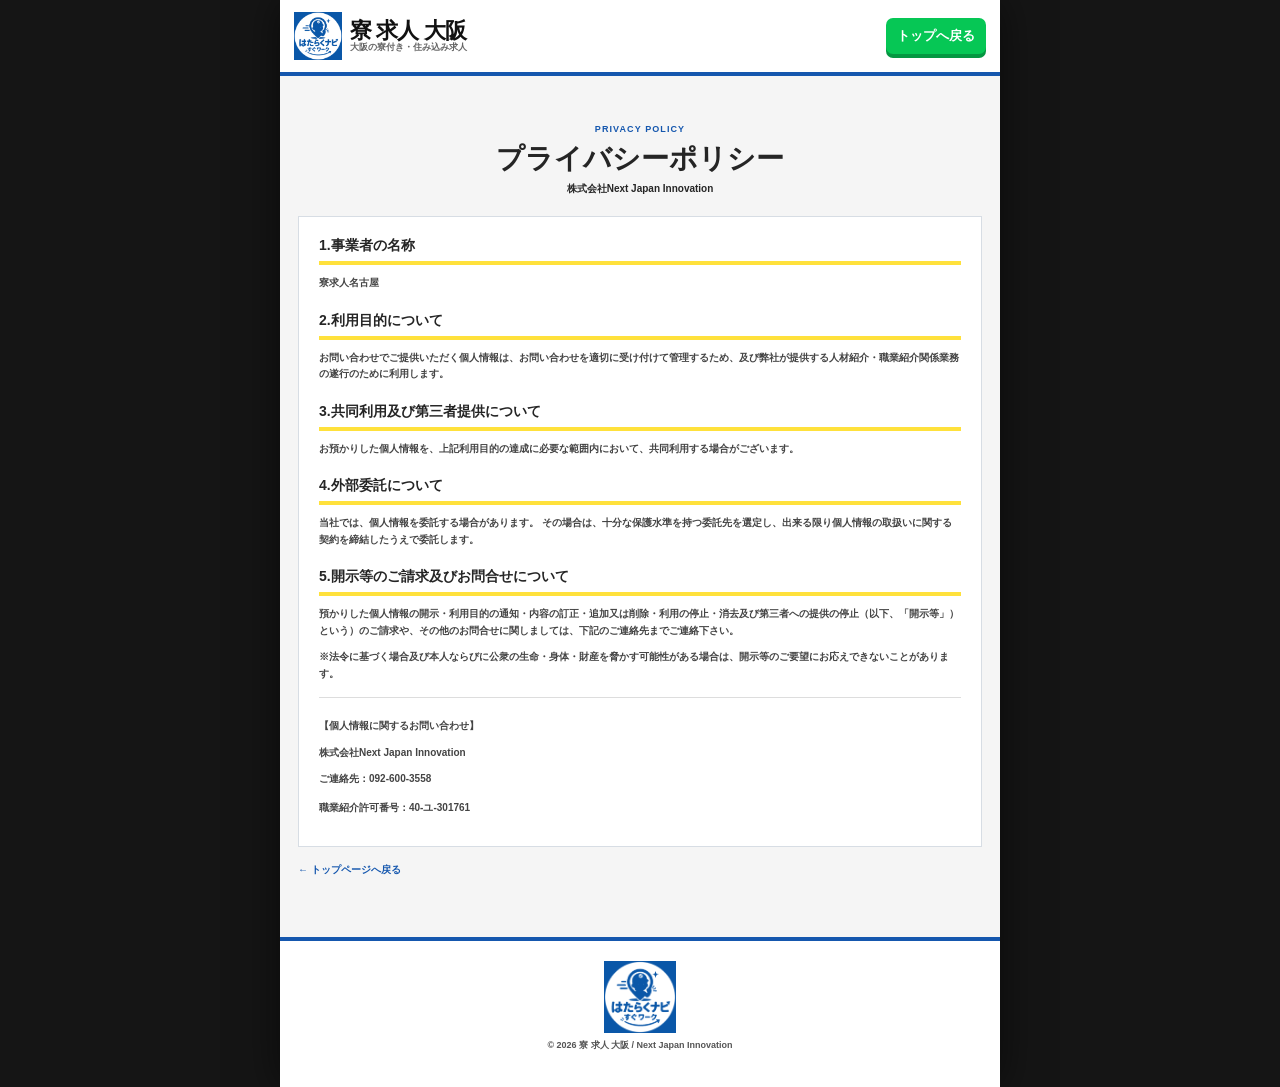
==== commit b500da6b: "Add files via upload" ====
--- a/privacy.html
+++ b/privacy.html
@@ -9,6 +9,7 @@
   <link rel="stylesheet" href="assets/style.css" />
 </head>
 <body class="policy-page">
+  <div class="page-shell">
   <header class="site-header"><div class="header-inner"><a class="brand" href="index.html"><img src="assets/logo-blue.png" alt="はたらくナビすぐワークのロゴ" class="brand-logo"><span><strong>寮 求人 大阪</strong><small>大阪の寮付き・住み込み求人</small></span></a><a class="header-cta" href="index.html">トップへ戻る</a></div></header>
   <main class="policy-main">
     <div class="container narrow">
@@ -42,5 +43,6 @@
     </div>
   </main>
   <footer class="footer"><div class="container footer-inner"><img src="assets/logo-blue.png" alt="はたらくナビすぐワークのロゴ" class="footer-logo"><p class="copyright">© 2026 寮 求人 大阪 / Next Japan Innovation</p></div></footer>
+  </div>
 </body>
 </html>
--- a/assets/style.css
+++ b/assets/style.css
@@ -1,109 +1,56 @@
 :root{
-  --blue:#0a57a8;
-  --blue2:#1c73d1;
-  --blue3:#184b8d;
-  --yellow:#ffd335;
-  --yellow2:#ffbf17;
-  --yellow-soft:#fff2a7;
+  --blue:#1557ae;
+  --blue2:#0d3f86;
+  --yellow:#ffe13b;
+  --yellow2:#ffbf00;
+  --red:#ed3d35;
   --green:#06c755;
-  --green2:#00aa42;
-  --ink:#111;
-  --muted:#555;
-  --red:#ef4c40;
-  --line:#06c755;
-  --bg:#f5f5f5;
-  --border:#d9dee6;
-  --panel:#ffffff;
-  --shadow:0 12px 28px rgba(19,45,79,.12);
-  --shadow-sm:0 7px 18px rgba(19,45,79,.08);
+  --ink:#252525;
+  --muted:#666;
+  --line:#dfe3e8;
+  --paper:#fff;
 }
-*{box-sizing:border-box}
-html{scroll-behavior:smooth}
-body{margin:0;color:var(--ink);font-family:-apple-system,BlinkMacSystemFont,"Hiragino Kaku Gothic ProN","Yu Gothic",Meiryo,sans-serif;line-height:1.7;background:var(--bg);-webkit-font-smoothing:antialiased}
-img{display:block;max-width:100%}
-a{text-decoration:none;color:inherit}
-.container{width:min(1100px,calc(100% - 40px));margin:auto}.narrow{width:min(930px,calc(100% - 40px));margin:auto}
+*{box-sizing:border-box}html{scroll-behavior:smooth}body{margin:0;background:#151515;color:var(--ink);font-family:-apple-system,BlinkMacSystemFont,"Hiragino Kaku Gothic ProN","Yu Gothic",Meiryo,sans-serif;font-weight:700;-webkit-font-smoothing:antialiased}a{color:inherit;text-decoration:none}img{display:block;max-width:100%}.page-shell{width:min(100%,720px);margin:0 auto;background:#fff;min-height:100vh;box-shadow:0 0 40px rgba(0,0,0,.55)}.container,.narrow{width:calc(100% - 36px);max-width:none;margin:0 auto}.section{padding:48px 0}.texture{background:#fff}.reveal{opacity:0;transform:translateY(18px);transition:opacity .65s ease,transform .65s ease}.reveal.is-visible{opacity:1;transform:none}
 
-.site-header{position:sticky;top:0;z-index:1200;background:#fff;border-bottom:3px solid var(--yellow);box-shadow:0 4px 14px rgba(25,51,78,.08)}
-.header-inner{width:min(1160px,calc(100% - 28px));height:78px;margin:auto;display:flex;align-items:center;justify-content:space-between;gap:18px}
-.brand{display:flex;align-items:center;gap:12px;min-width:0}.brand-logo{width:56px;height:56px;object-fit:contain;flex:none}.brand>span:last-child{display:flex;flex-direction:column;line-height:1.1}.brand strong{font-size:24px;color:#000}.brand small{font-size:11px;color:#666;margin-top:4px}.desktop-nav{display:flex;gap:18px;font-size:13px;font-weight:900;color:#333}.desktop-nav a:hover{color:var(--blue)}.header-line{display:inline-flex;align-items:center;justify-content:center;padding:11px 18px;border-radius:999px;background:linear-gradient(180deg,#1ade70,#06b84d);color:#fff;font-size:13px;font-weight:900;box-shadow:0 6px 12px rgba(3,120,43,.2)}
+.site-header{position:sticky;top:0;z-index:1000;background:#fff;border-bottom:4px solid var(--blue)}.header-inner{height:72px;padding:7px 14px;display:flex;align-items:center;justify-content:space-between;gap:12px}.brand{display:flex;align-items:center;gap:8px;min-width:0}.brand-logo{width:48px;height:48px;object-fit:contain;flex:none}.brand>span{min-width:0}.brand small{display:block;font-size:9px;line-height:1.2;color:#666;white-space:nowrap}.brand strong{display:block;font-size:22px;line-height:1.05;letter-spacing:-.04em;color:#111;white-space:nowrap}.header-line,.header-cta{display:flex;align-items:center;gap:7px;background:var(--green);color:#fff;border-radius:7px;padding:9px 11px;box-shadow:0 4px 0 #049741;font-size:13px;font-weight:900}.desktop-nav{display:none}.navline{height:40px;background:#1d1d1d;color:#fff;display:grid;grid-template-columns:repeat(5,1fr);align-items:stretch}.navline a{display:grid;place-items:center;text-align:center;font-size:11px;border-right:1px solid #555;font-weight:900}.navline a:last-child{border-right:0}.navline a:hover{background:#2b2b2b;color:var(--yellow)}
 
-.hero{position:relative;overflow:hidden;padding:26px 0 28px;background:
-repeating-linear-gradient(135deg,rgba(255,255,255,.12) 0 8px,rgba(255,255,255,0) 8px 18px),
-linear-gradient(180deg,#ffd844 0%,#ffd12b 58%,#ffcc1d 100%);
-border-bottom:7px solid var(--blue3)}
-.hero:before{content:"";position:absolute;inset:auto -8% 10px auto;width:56%;height:60%;background:radial-gradient(circle at center,rgba(255,255,255,.28),transparent 65%);pointer-events:none}
-.hero-grid{position:relative;display:grid;grid-template-columns:minmax(0,1.06fr) minmax(360px,.94fr);gap:28px;align-items:center}
-.hero-copy{padding:8px 0}
-.hero-kicker{display:inline-block;margin:0 0 14px;padding:7px 14px;border-radius:8px;background:var(--blue);color:#fff;font-size:14px;font-weight:900;box-shadow:0 4px 0 rgba(0,0,0,.12)}
-.hero h1{margin:0;font-size:clamp(42px,6vw,82px);line-height:1.04;letter-spacing:.01em;font-weight:900;color:#fff;text-shadow:-3px -3px 0 #000,3px -3px 0 #000,-3px 3px 0 #000,3px 3px 0 #000,0 5px 0 rgba(0,0,0,.16)}
-.hero h1 span{display:inline;color:#fff;background:none}
-.hero-lead{margin:16px 0 0;font-size:17px;font-weight:900;color:var(--blue3);line-height:1.55}
-.hero-bonus{position:relative;display:grid;grid-template-columns:110px 1fr;align-items:center;gap:18px;margin:26px 0 24px;padding:18px 22px;border-radius:24px;background:radial-gradient(circle at 20% 20%,rgba(255,255,255,.28),transparent 26%),linear-gradient(135deg,#ff6a72 0%,#ff4b57 34%,#e63d2f 65%,#bf251a 100%);box-shadow:0 14px 0 #9b1b14,0 22px 32px rgba(143,25,17,.28);color:#fff;position:relative;overflow:hidden;border:4px solid #fff}
-.hero-bonus:before{content:"";position:absolute;inset:8px;border:1px solid rgba(255,255,255,.28);border-radius:18px;pointer-events:none}
-.bonus-pulse{animation:bonusPulse 2.2s ease-in-out infinite;transform-origin:center}
-@keyframes bonusPulse{0%,100%{transform:scale(1)}50%{transform:scale(1.05)}}
-.bonus-badge{display:grid;place-items:center;width:92px;height:92px;border-radius:50%;background:linear-gradient(180deg,#fffefb,#fff0b8);color:#df3125;font-weight:900;font-size:24px;line-height:1.1;box-shadow:inset 0 0 0 4px rgba(255,202,0,.42),0 8px 18px rgba(126,39,0,.18)}
-.bonus-copy{position:relative;z-index:1;display:flex;flex-direction:column;align-items:flex-start;line-height:1}
-.bonus-top{margin:0 0 8px;display:inline-block;padding:6px 12px;border-radius:999px;background:rgba(255,255,255,.18);border:1px solid rgba(255,255,255,.28);font-size:13px;font-weight:900;letter-spacing:.04em}
-.bonus-copy strong{font-size:34px;font-weight:900;letter-spacing:.02em}
-.bonus-copy b{font-size:78px;line-height:.95;color:#ffe164;text-shadow:0 4px 0 rgba(126,39,0,.42),0 0 18px rgba(255,232,120,.35)}
-.bonus-copy em{font-style:normal;font-size:34px;font-weight:900;line-height:1.05;align-self:flex-end;margin-top:2px;text-shadow:0 3px 0 rgba(123,32,10,.34)}
-.bonus-stars{position:absolute;right:12px;top:10px;bottom:10px;width:94px;pointer-events:none}
-.bonus-stars span{position:absolute;display:block;background:#ffe87c;clip-path:polygon(50% 0%,62% 38%,100% 50%,62% 62%,50% 100%,38% 62%,0% 50%,38% 38%);filter:drop-shadow(0 0 8px rgba(255,255,255,.45));animation:starTwinkle 2.2s ease-in-out infinite}
-.bonus-stars span:nth-child(1){width:26px;height:26px;right:6px;top:16px}
-.bonus-stars span:nth-child(2){width:16px;height:16px;left:12px;top:52px;animation-delay:.45s}
-.bonus-stars span:nth-child(3){width:20px;height:20px;right:28px;bottom:26px;animation-delay:.9s}
-@keyframes starTwinkle{0%,100%{transform:scale(.9);opacity:.7}50%{transform:scale(1.18);opacity:1}}
-.hero-points{list-style:none;padding:0;margin:0 0 22px;display:grid;grid-template-columns:repeat(4,1fr);gap:14px}
-.hero-points li{display:flex;align-items:center;justify-content:center;text-align:center;aspect-ratio:1/1;border-radius:50%;background:linear-gradient(180deg,#0f5db2,#0a4387);color:#fff;padding:18px 14px;font-size:17px;font-weight:900;line-height:1.35;border:6px solid #fff;box-shadow:var(--shadow)}
-.hero-note{margin:12px 0 0;font-size:12px;color:#234b83;font-weight:700}
-.hero-visual{position:relative;display:flex;justify-content:center;align-items:flex-end;min-height:620px}
-.hero-visual:before{content:"";position:absolute;left:6%;right:6%;bottom:0;height:78%;background:radial-gradient(circle at 50% 28%,rgba(255,255,255,.42),rgba(255,255,255,.18) 44%,rgba(255,255,255,0) 72%);pointer-events:none}
-.hero-photo-card{position:relative;z-index:1;overflow:visible;background:transparent;padding:0;box-shadow:none;border:none}
-.hero-photo-card img{width:min(100%,480px);aspect-ratio:auto;object-fit:contain;border-radius:0;filter:drop-shadow(0 14px 22px rgba(18,58,100,.18))}
-.floating-card{position:absolute;z-index:2;max-width:230px;background:#fff;border-radius:16px;padding:14px 16px;box-shadow:var(--shadow);border:3px solid var(--yellow2)}
-.floating-card span{display:inline-block;padding:4px 10px;border-radius:999px;background:var(--blue);color:#fff;font-size:11px;font-weight:900;margin-bottom:8px}
-.floating-card strong{display:block;font-size:17px;line-height:1.35;color:var(--blue3)}
-.float-one{left:-12px;bottom:26px}.float-two{right:-10px;top:34px}
-.hero-features{display:grid;grid-template-columns:repeat(4,1fr);gap:14px;margin-top:26px}
-.hero-features article{background:#fff;border-radius:18px;border:2px solid #d6e0ee;padding:18px 12px;text-align:center;box-shadow:var(--shadow-sm)}
-.hero-features b{display:block;font-size:20px;color:var(--blue3);margin-bottom:6px}.hero-features span{display:block;font-size:13px;color:#555;line-height:1.45}
+.hero{position:relative;overflow:hidden;padding:18px 0 20px;background:repeating-linear-gradient(135deg,rgba(255,255,255,.16) 0 7px,transparent 7px 16px),linear-gradient(180deg,#ffe34c 0%,#ffd62f 62%,#ffcc1d 100%)}.hero-grid{position:relative;display:grid;grid-template-columns:1.12fr .88fr;gap:0;align-items:stretch}.hero-copy{position:relative;z-index:3;padding:8px 4px 6px 0}.hero-kicker{display:inline-block;background:var(--blue);color:#fff;margin:0 0 8px;padding:6px 9px;border-radius:3px;font-size:12px;line-height:1.2;box-shadow:0 3px 0 rgba(0,0,0,.12)}.hero h1{margin:0;color:var(--blue2);font-size:22px;line-height:1.25;font-weight:900;letter-spacing:-.05em}.hero h1 span{display:block;margin-top:5px;color:#111;font-size:54px;line-height:.98;letter-spacing:-.075em;-webkit-text-stroke:2px #fff;text-shadow:3px 3px 0 rgba(0,0,0,.16)}.hero-lead{margin:9px 0 10px;color:var(--blue2);font-size:13px;line-height:1.45;font-weight:900}.hero-visual{position:relative;z-index:1;min-height:500px;display:flex;align-items:flex-end;justify-content:flex-end;margin-right:-18px}.hero-photo-card{position:absolute;inset:0;overflow:hidden;background:transparent}.hero-photo-card img{width:100%;height:100%;object-fit:cover;object-position:center 35%;border:0;border-radius:0;box-shadow:none;-webkit-mask-image:linear-gradient(to right,transparent 0%,rgba(0,0,0,.88) 14%,#000 34%,#000 100%);mask-image:linear-gradient(to right,transparent 0%,rgba(0,0,0,.88) 14%,#000 34%,#000 100%)}.floating-card{position:absolute;z-index:4;background:#fff;border:2px solid var(--blue);border-radius:12px;padding:8px 10px;box-shadow:0 8px 18px rgba(0,0,0,.14);max-width:150px}.floating-card span{display:inline-block;background:var(--blue);color:#fff;border-radius:999px;padding:3px 7px;font-size:8px;margin-bottom:4px}.floating-card strong{display:block;color:var(--blue2);font-size:11px;line-height:1.35}.float-one{left:1px;bottom:18px}.float-two{right:8px;top:18px}
+.hero-bonus{position:relative;display:grid;grid-template-columns:66px 1fr;gap:9px;align-items:center;margin:12px 0 12px;padding:10px 13px;border:3px solid #fff;border-radius:12px;background:linear-gradient(135deg,#ff6075,#ee4237 58%,#cf2e25);box-shadow:0 8px 0 #aa231d,0 12px 20px rgba(120,28,21,.18);color:#fff;overflow:hidden}.hero-bonus:before{content:"";position:absolute;inset:5px;border:1px solid rgba(255,255,255,.35);border-radius:8px}.bonus-pulse{animation:bonusPulse 2s ease-in-out infinite;transform-origin:center}@keyframes bonusPulse{0%,100%{transform:scale(1)}50%{transform:scale(1.035)}}.bonus-badge{display:grid;place-items:center;width:58px;height:58px;border-radius:50%;background:#fff8d8;color:var(--red);font-size:14px;font-weight:900;z-index:2;box-shadow:inset 0 0 0 3px rgba(255,197,0,.45)}.bonus-copy{position:relative;z-index:2;line-height:1;display:flex;flex-direction:column}.bonus-top{margin:0 0 4px;font-size:8px;font-weight:900}.bonus-copy strong{font-size:17px}.bonus-copy b{font-size:42px;color:#ffe86a;line-height:.92;text-shadow:0 3px 0 rgba(113,35,0,.38)}.bonus-copy em{font-style:normal;font-size:17px;align-self:flex-end;font-weight:900}.bonus-stars{position:absolute;right:4px;top:4px;bottom:4px;width:38px}.bonus-stars span{position:absolute;background:#fff6a1;clip-path:polygon(50% 0,62% 38%,100% 50%,62% 62%,50% 100%,38% 62%,0 50%,38% 38%);animation:twinkle 1.8s ease-in-out infinite}.bonus-stars span:nth-child(1){width:14px;height:14px;right:1px;top:7px}.bonus-stars span:nth-child(2){width:9px;height:9px;left:1px;top:32px;animation-delay:.4s}.bonus-stars span:nth-child(3){width:11px;height:11px;right:12px;bottom:8px;animation-delay:.8s}@keyframes twinkle{0%,100%{transform:scale(.8);opacity:.6}50%{transform:scale(1.25);opacity:1}}
+.hero-points{list-style:none;padding:0;margin:0;display:grid;grid-template-columns:repeat(2,1fr);gap:7px;width:96%}.hero-points li{min-height:66px;border-radius:50%;background:linear-gradient(#1a61b8,#0b3d82);border:4px solid #fff;color:#fff;display:grid;place-items:center;text-align:center;padding:8px;font-size:11px;line-height:1.3;font-weight:900;box-shadow:0 5px 11px rgba(0,0,0,.13)}.hero .line-cta{margin-top:11px}.hero-note{margin:7px 0 0;font-size:9px;color:#5c4e14}.hero-features{display:grid;grid-template-columns:repeat(4,1fr);gap:6px;margin-top:14px}.hero-features article{background:#fff;border:2px solid var(--blue);padding:7px 6px;text-align:center;box-shadow:0 4px 0 rgba(21,87,174,.15)}.hero-features b{display:block;color:var(--blue);font-size:11px;line-height:1.2}.hero-features span{display:block;font-size:8px;line-height:1.3;margin-top:3px;color:#555}
 
-.quick-cta{padding:22px 18px;background:#fff}.quick-cta.compact{padding-top:16px}.quick-cta.blue{background:linear-gradient(180deg,#1a6ecc,#0a57a8);border-top:5px solid var(--yellow);border-bottom:5px solid var(--yellow)}.cta-wrap{width:min(680px,100%);margin:auto;text-align:center}.cta-cap{margin:0 0 8px;font-size:18px;font-weight:900;color:#1e1e1e}.blue .cta-cap{color:#fff}.cta-sub{font-size:11px;color:#6b7680;margin:8px 0 0}
-.line-cta{position:relative;overflow:hidden;display:grid;grid-template-columns:62px 1fr 22px;align-items:center;gap:10px;background:linear-gradient(180deg,#13da69,#05b84d);color:#fff;border-radius:13px;padding:10px 18px;box-shadow:0 7px 0 #038739,0 13px 20px rgba(5,126,57,.2);border:3px solid #fff;min-height:84px;text-align:left}.line-logo{width:56px;height:56px;border-radius:13px;background:#fff;color:var(--line);display:grid;place-items:center;font-size:12px;font-weight:900}.line-cta span:nth-child(2){display:flex;flex-direction:column;line-height:1.25}.line-cta small{font-size:11px;font-weight:800}.line-cta strong{font-size:22px;letter-spacing:.02em}.line-cta>b{font-size:33px;text-align:right}.line-cta.large{max-width:620px;margin:auto}.shine:after{content:"";position:absolute;top:-70%;left:-35%;width:22%;height:250%;background:linear-gradient(90deg,transparent,rgba(255,255,255,.88),transparent);transform:rotate(25deg);animation:shine 4.2s ease-in-out infinite}@keyframes shine{0%,72%{left:-45%}91%,100%{left:130%}}
+.quick-cta{padding:18px 0 24px;background:#fff;text-align:center}.quick-cta.blue{background:#222;color:#fff;border-top:8px solid var(--yellow);border-bottom:8px solid var(--yellow)}.cta-wrap{width:calc(100% - 44px);max-width:none;margin:auto}.cta-cap{margin:0 0 8px;font-size:15px;font-weight:900}.cta-sub{margin:8px 0 0;font-size:9px;color:#777}.blue .cta-sub{color:#ccc}.line-cta{position:relative;overflow:hidden;background:linear-gradient(#10d665,#05b84e);color:#fff;border-radius:10px;min-height:78px;display:grid;grid-template-columns:58px 1fr 26px;gap:9px;align-items:center;padding:8px 12px;border:4px solid #fff;box-shadow:0 5px 0 #048f3e,0 0 0 3px #058d3f}.line-logo{background:#fff;color:var(--green);display:grid;place-items:center;height:48px;border-radius:7px;font-size:10px;font-weight:900}.line-cta span:nth-child(2){display:block;text-align:center;line-height:1.15}.line-cta small{display:block;font-size:10px}.line-cta strong{display:block;font-size:21px;font-weight:900;letter-spacing:-.03em}.line-cta>b{font-size:35px}.shine:after{content:"";position:absolute;top:-45%;left:-80%;width:35%;height:190%;background:linear-gradient(110deg,transparent,rgba(255,255,255,.92),transparent);transform:rotate(12deg);animation:shine 4s ease-in-out infinite}@keyframes shine{0%,72%{left:-80%}90%,100%{left:135%}}
 
-.section{padding:74px 0}.texture{background:
-linear-gradient(180deg,#f6f6f6,#fff),
-repeating-linear-gradient(0deg,rgba(10,87,168,.02) 0 2px,transparent 2px 20px)}
-.section-title.center{text-align:center}.section-title p{margin:0;font-size:22px;font-weight:900;color:var(--blue3)}.section-title h2{display:inline-block;margin:8px 0 0;padding:10px 22px;border-radius:14px;background:#fff;border:2px solid #d7e0eb;font-size:clamp(30px,4vw,48px);line-height:1.25;box-shadow:var(--shadow-sm)}.section-title i{display:block;width:78px;height:6px;background:var(--yellow);margin:16px auto 0;border-radius:10px}
+.section-title.center{text-align:center}.section-title p{margin:0;font-size:14px;font-weight:900;color:#111}.section-title h2{margin:2px 0 0;font-size:34px;line-height:1.1;font-weight:900;letter-spacing:-.05em;color:#111}.section-title h2:before,.section-title h2:after{content:"";display:inline-block;width:18px;height:5px;background:var(--yellow);vertical-align:middle;margin:0 7px;transform:skew(-10deg)}.section-title i{display:block;height:11px;background:var(--yellow);width:78%;max-width:500px;margin:8px auto 0;transform:skew(-7deg)}
+.problem{background:#fff}.problem-layout{display:grid;grid-template-columns:1fr 155px 1fr;gap:8px;align-items:center;margin-top:22px}.problem-photo{align-self:end}.problem-photo img{width:100%;aspect-ratio:1/1;object-fit:cover;border-radius:0;border:0;box-shadow:none}.problem-list{list-style:none;padding:0;margin:0;display:grid;gap:9px}.problem-list.left{text-align:left}.problem-list li{position:relative;background:#f7f7f7;border:1px solid #ddd;border-radius:7px;padding:10px 9px 10px 24px;font-size:11px;line-height:1.35;font-weight:900}.problem-list li:before{content:"✓";position:absolute;left:8px;top:8px;color:var(--red);font-size:13px}.problem-list.left li:after,.problem-list.right li:before{display:none}.arrow-down{width:0;height:0;border-left:34px solid transparent;border-right:34px solid transparent;border-top:25px solid var(--blue);margin:22px auto 0}
 
-.problem{padding-bottom:66px}.problem-layout{display:grid;grid-template-columns:1fr 280px 1fr;align-items:center;gap:22px;margin-top:32px}.problem-photo img{width:100%;border-radius:24px;box-shadow:var(--shadow);aspect-ratio:4/5;object-fit:cover;border:5px solid #fff}.problem-list{list-style:none;padding:0;margin:0;display:grid;gap:16px;font-weight:900;font-size:19px}.problem-list.left{text-align:right}.problem-list li{position:relative;background:#fff;border-radius:16px;padding:16px;box-shadow:var(--shadow-sm);border:2px solid #dce5ef}.problem-list.left li:after,.problem-list.right li:before{content:"";display:inline-block;width:12px;height:12px;border-radius:50%;background:var(--red);margin:0 10px 2px}.problem-list.right li:before{margin-left:0}.arrow-down{width:0;height:0;border-left:52px solid transparent;border-right:52px solid transparent;border-top:38px solid #264b7f;margin:34px auto 0}
+.support{background:#222;color:#fff}.support-heading{text-align:center}.support-heading>span{display:inline-block;color:#222;background:var(--yellow);padding:5px 10px;font-size:11px;font-weight:900;margin-bottom:7px}.support-heading h2{margin:0;font-size:36px;line-height:1.1;font-weight:900;letter-spacing:-.05em}.support-heading em{font-style:normal;color:#fff;-webkit-text-stroke:1px var(--blue);text-shadow:2px 2px 0 var(--blue)}.support-stack{display:grid;grid-template-columns:repeat(3,1fr);gap:9px;margin-top:22px}.support-row,.support-row.reverse{display:flex;flex-direction:column;background:#fff;color:#222;border:3px solid #fff;box-shadow:0 6px 0 rgba(0,0,0,.25);min-width:0}.support-row.reverse .support-media{order:0}.support-media{height:145px;overflow:hidden;background:#eee}.support-media img{width:100%;height:100%;object-fit:cover;min-height:0}.support-copy{position:relative;padding:13px 10px 14px;min-height:190px}.support-no{display:grid;place-items:center;width:38px;height:38px;border-radius:50%;background:var(--blue);color:#fff;font-size:15px;line-height:1;margin:-27px auto 8px;border:3px solid #fff;position:relative;z-index:2}.support-copy h3{margin:0 0 8px;text-align:center;font-size:15px;line-height:1.3;color:var(--blue);border-bottom:0;padding:0}.support-copy p{margin:0;font-size:10px;line-height:1.55;color:#555}.fine{margin:15px 0 0;text-align:center;font-size:8px;color:#bbb}
 
-.support,.voices,.compare{background:#fff}.support-heading{text-align:center;margin-bottom:34px}.support-heading span,.jobs-head span,.flow-head span{display:inline-block;background:var(--blue);color:#fff;border-radius:999px;padding:6px 14px;font-size:14px;font-weight:900}.support-heading h2{font-size:clamp(34px,5vw,54px);margin:8px 0 0;line-height:1.2}.support-heading em{font-style:normal;color:var(--blue)}.support-stack{display:grid;gap:24px}.support-row{display:grid;grid-template-columns:45% 55%;align-items:stretch;border:2px solid #dbe5ea;background:#fff;box-shadow:var(--shadow-sm);border-radius:20px;overflow:hidden}.support-row.reverse{grid-template-columns:55% 45%}.support-row.reverse .support-media{order:2}.support-media{background:#f3f9fc;overflow:hidden}.support-media img{width:100%;height:100%;object-fit:cover;min-height:300px}.support-copy{position:relative;padding:36px 36px 30px;display:flex;flex-direction:column;justify-content:center}.support-no{position:absolute;right:14px;top:10px;color:#edf2f8;font-weight:900;font-size:72px;line-height:1;z-index:0}.support-copy h3,.support-copy p{position:relative;z-index:1}.support-copy h3{display:inline-block;align-self:flex-start;background:var(--blue);color:#fff;border-radius:999px;padding:7px 16px;font-size:24px;margin:0 0 14px}.support-copy p{margin:0;color:#4f4f4f;font-size:14px}.fine{text-align:center;font-size:10px;color:#777;margin:20px 0 0}
+.jobs{background:#222;color:#fff}.jobs-head{text-align:center}.jobs-head>span{display:inline-block;color:#222;background:var(--yellow);padding:5px 10px;font-size:11px;font-weight:900}.jobs-head h2{margin:8px 0 0;font-size:38px;line-height:1.1;font-weight:900;letter-spacing:-.05em}.jobs-head h2 b{color:#ff5d50}.jobs-intro{display:grid;grid-template-columns:35% 65%;gap:0;margin:20px 0 18px;border:4px solid var(--yellow);background:#fff;color:#222}.worker-illu{overflow:hidden}.worker-illu img{width:100%;height:100%;object-fit:cover;object-position:center 30%}.check-panel{padding:13px 14px}.check-panel>p{margin:0 0 8px;font-size:12px;font-weight:900;color:var(--blue)}.check-panel ul{list-style:none;padding:0;margin:0;display:grid;gap:4px}.check-panel li{font-size:10px;line-height:1.4;font-weight:800}.check-panel li:before{content:"✓";color:var(--red);margin-right:6px}.check-panel strong{display:block;margin-top:7px;color:var(--red);font-size:12px}.example-title{margin:0 0 11px;text-align:center;font-size:18px}.job-grid{display:grid;grid-template-columns:repeat(3,1fr);gap:9px}.job-card{background:#fff;color:#222;border:2px solid #fff;box-shadow:0 5px 0 rgba(0,0,0,.25);min-width:0}.job-card img{width:100%;aspect-ratio:1.35/1;object-fit:cover}.job-card>div{padding:9px}.job-card span{display:inline-block;background:var(--blue);color:#fff;padding:3px 6px;font-size:8px}.job-card h4{margin:6px 0 5px;font-size:13px;line-height:1.3}.job-card p{margin:0;font-size:9px;line-height:1.5;color:#555}.jobs .fine{color:#ccc}
 
-.jobs-head{text-align:center;margin-bottom:28px}.jobs-head h2{font-size:clamp(32px,5vw,50px);line-height:1.25;margin:10px 0 0}.jobs-head h2 b{color:var(--red);font-size:1.16em}.jobs-intro{display:grid;grid-template-columns:42% 58%;max-width:920px;margin:0 auto 42px;background:#fff;border:4px solid var(--blue);border-radius:22px;overflow:hidden;box-shadow:var(--shadow)}.worker-illu{background:#eef9ff}.worker-illu img{width:100%;height:100%;object-fit:cover}.check-panel{padding:28px 30px}.check-panel>p{display:inline-block;margin:0 0 14px;background:var(--yellow);padding:6px 12px;border-radius:999px;font-weight:900}.check-panel ul{list-style:none;padding:0;margin:0;display:grid;gap:8px}.check-panel li{font-weight:900;font-size:17px}.check-panel li:before{content:"☑";color:var(--blue);font-size:21px;margin-right:9px}.check-panel strong{display:block;margin-top:16px;color:var(--red);font-size:19px}.example-title{text-align:center;font-size:26px;margin:0 0 20px}.job-grid{display:grid;grid-template-columns:repeat(3,1fr);gap:18px}.job-card{background:#fff;border:2px solid #d7e3e9;border-radius:18px;overflow:hidden;box-shadow:var(--shadow-sm)}.job-card img{width:100%;aspect-ratio:16/10;object-fit:cover}.job-card>div{padding:18px}.job-card span{display:inline-block;background:var(--blue);color:#fff;border-radius:999px;padding:4px 11px;font-size:11px;font-weight:900}.job-card h4{font-size:19px;margin:8px 0 6px}.job-card p{font-size:13px;color:#555;margin:0}
+.voices{background:#fff}.voice-grid{display:grid;grid-template-columns:1fr;gap:10px;margin-top:20px}.voice{display:grid;grid-template-columns:64px 1fr;grid-template-rows:auto auto;column-gap:10px;background:#fffdf1;border:1px solid #efd56d;padding:11px 12px}.voice-icon{grid-row:1/3;width:56px;height:56px;border-radius:50%;background:#eef5ff;border:3px solid var(--blue);display:grid;place-items:center;text-align:center;font-size:9px;line-height:1.2;color:var(--blue);font-weight:900;margin:0}.voice h3{margin:0 0 3px;font-size:13px;color:var(--blue);line-height:1.35}.voice p{margin:0;font-size:10px;line-height:1.5;color:#444}
+.situation-band{padding:23px 18px;background:var(--blue);color:#fff;text-align:center;border-top:9px solid var(--yellow);border-bottom:9px solid var(--yellow)}.situation-band p{margin:0 0 4px;font-size:10px}.situation-band h2{margin:0;font-size:25px;line-height:1.2}.situation-band h2 span{color:var(--yellow)}
 
-.voice-grid{display:grid;grid-template-columns:repeat(3,1fr);gap:18px;margin-top:34px}.voice{background:#fff;border:2px solid #dce7eb;border-radius:16px;padding:22px 20px;box-shadow:var(--shadow-sm);text-align:center}.voice-icon{width:78px;height:78px;margin:0 auto 15px;border-radius:50%;display:grid;place-items:center;background:#eaf8ff;border:5px solid #fff;box-shadow:0 0 0 3px var(--blue);color:var(--deep);font-weight:900;font-size:13px;line-height:1.3}.voice h3{font-size:18px;line-height:1.45;margin:0 0 9px;color:#0755a1}.voice p{font-size:13px;margin:0;color:#555;text-align:left}
+.reason{background:#fff}.reason .section-title h2 span{color:var(--red)}.reason-list{display:grid;grid-template-columns:repeat(3,1fr);gap:9px;margin-top:20px}.reason-item{display:flex;flex-direction:column;background:#fff;border:1px solid #cfd7e3;box-shadow:0 5px 0 rgba(21,87,174,.08);padding:10px;min-width:0}.point-badge{display:inline-block;align-self:flex-start;background:var(--red);color:#fff;border-radius:999px;padding:3px 7px;font-size:8px;margin-bottom:8px}.point-badge b{font-size:12px}.reason-visual{width:74px;height:74px;border-radius:50%;background:var(--blue);border:5px solid var(--yellow);color:#fff;display:grid;place-items:center;text-align:center;font-size:11px;line-height:1.2;margin:0 auto 8px}.reason-visual.line{background:var(--green)}.reason-item h3{margin:0 0 6px;font-size:13px;line-height:1.35;color:var(--blue);text-align:center}.reason-item p{margin:0;font-size:9px;line-height:1.5;color:#555}
 
-.situation-band{padding:44px 0;background:linear-gradient(180deg,#1a6ecc,#0b4c9a);color:#fff;text-align:center;border-top:8px solid var(--yellow);border-bottom:8px solid var(--yellow)}.situation-band p{margin:0;font-size:17px;font-weight:900;letter-spacing:.05em}.situation-band h2{margin:7px 0 0;font-size:clamp(32px,5vw,52px);line-height:1.2}.situation-band h2 span{color:var(--yellow)}
+.compare{background:#fff}.compare-head{text-align:center;background:var(--blue);color:#fff;font-size:16px;font-weight:900;padding:8px;margin-bottom:0}.compare-table{border:1px solid #9db6cf;overflow:hidden}.tr{display:grid;grid-template-columns:1.1fr 1.1fr .85fr .85fr}.tr>div{min-height:62px;padding:7px 5px;border-right:1px solid #b7c5d3;border-top:1px solid #b7c5d3;display:flex;align-items:center;justify-content:center;text-align:center;font-size:10px;line-height:1.3}.tr>div:first-child{background:#f6f7f9;font-weight:900}.tr>div:last-child{border-right:0}.tr.th>div{background:#7cc3e4;border-top:0;font-size:12px;font-weight:900}.tr .our{background:#fff2ad;color:#d73f32;flex-direction:column;font-weight:900}.tr.th .our{background:var(--yellow2);color:#fff}.tr .our b{font-size:24px;line-height:1}.tr .our small{font-size:8px;line-height:1.25}
 
-.reason .section-title h2 span{color:var(--blue);font-size:1.3em}.reason-list{display:grid;gap:24px;margin-top:36px}.reason-item{display:grid;grid-template-columns:110px 180px 1fr;gap:24px;align-items:center;background:#fff;border:2px solid #dce7ec;border-radius:18px;padding:22px 24px;box-shadow:var(--shadow-sm)}.point-badge{color:#018fce;font-weight:900;font-size:16px}.point-badge b{display:block;font-size:42px;line-height:1}.reason-visual{width:150px;height:150px;border-radius:50%;display:grid;place-items:center;background:linear-gradient(180deg,#0f5db2,#0a4387);border:7px solid var(--yellow);color:#fff;font-weight:900;text-align:center;line-height:1.2;font-size:26px}.reason-visual.line{background:linear-gradient(180deg,#16cf65,#07a84b)}.reason-item h3{font-size:24px;line-height:1.4;margin:0 0 8px}.reason-item p{font-size:14px;color:#555;margin:0}
+.flow{background:#222;color:#fff}.flow-head{text-align:center}.flow-head span{display:inline-block;background:var(--yellow);color:#222;padding:5px 10px;font-size:10px}.flow-head h2{margin:7px 0 0;font-size:34px;line-height:1.1}.flow-list{display:grid;grid-template-columns:repeat(4,1fr);gap:8px;margin-top:20px}.flow-step{position:relative;background:#fff;color:#222;padding:40px 8px 11px;text-align:center;min-width:0;border:2px solid #fff;box-shadow:0 5px 0 rgba(0,0,0,.25)}.flow-step>span{position:absolute;left:0;right:0;top:0;background:var(--blue);color:#fff;padding:5px;font-size:8px}.flow-step>span b{font-size:14px;margin-left:2px}.flow-picto{width:68px;height:68px;border-radius:50%;background:#fff;border:4px solid var(--yellow);overflow:hidden;margin:0 auto 8px}.flow-picto img{width:100%;height:100%;object-fit:cover}.flow-step h3{margin:0 0 5px;font-size:11px;color:var(--blue);line-height:1.25}.flow-step p{margin:0;font-size:8px;line-height:1.45;color:#555}
 
-.compare-head{text-align:center;font-size:25px;font-weight:900;margin-bottom:22px}.compare-table{border:2px solid #73bddd;overflow:hidden;border-radius:18px}.tr{display:grid;grid-template-columns:1.18fr 1.25fr 1fr 1fr}.tr>div{min-height:92px;padding:12px 10px;border-right:1px solid #9cb8c4;border-top:1px solid #9cb8c4;display:flex;align-items:center;justify-content:center;text-align:center;font-size:18px;font-weight:700}.tr>div:first-child{justify-content:flex-start;padding-left:24px;background:#fff;font-weight:900}.tr.th>div{min-height:84px;background:#7cc6e4;border-top:0;font-size:24px}.tr>div:last-child{border-right:0}.tr .our{background:#fff0bb;color:#e84c32;flex-direction:column}.tr.th .our{background:var(--yellow2);color:#fff;text-shadow:0 2px 0 #e64a34;font-weight:900}.tr .our b{font-size:44px;line-height:1}.tr .our small{font-size:12px;line-height:1.35}
+.faq{background:#fff}.faq-head{text-align:center}.faq-head span{display:block;font-size:16px;color:var(--blue);font-weight:900}.faq-head h2{margin:0;font-size:34px;line-height:1.1}.faq-list{display:grid;gap:8px;margin-top:20px}.faq details{border:1px solid #d1d6dd;background:#fff}.faq summary{list-style:none;padding:11px 12px;cursor:pointer;font-size:11px;font-weight:900}.faq summary::-webkit-details-marker{display:none}.faq summary b,.faq details>div>b{display:inline-grid;place-items:center;width:28px;height:28px;border-radius:50%;background:var(--blue);color:#fff;margin-right:7px}.faq details>div{display:flex;padding:0 12px 11px}.faq details>div>b{background:var(--yellow);color:#222;flex:none}.faq details p{margin:2px 0 0;font-size:9px;line-height:1.5;color:#555}
 
-.flow{text-align:center}.flow-head{margin-bottom:34px}.flow-head h2{font-size:clamp(34px,5vw,52px);margin:10px 0 0;line-height:1.2}.flow-list{display:grid;grid-template-columns:repeat(4,1fr);gap:14px}.flow-step{position:relative;background:#fff;border:2px solid #d7e3e8;border-radius:16px;padding:54px 18px 22px;box-shadow:var(--shadow-sm)}.flow-step>span{position:absolute;top:0;left:0;right:0;background:var(--blue);color:#fff;padding:7px;font-size:12px;font-weight:900}.flow-step>span b{font-size:20px;margin-left:4px}.flow-picto{width:96px;height:96px;border-radius:50%;margin:0 auto 15px;display:grid;place-items:center;background:#fff;border:5px solid var(--yellow);color:#fff;font-weight:900;overflow:hidden;box-shadow:0 6px 14px rgba(18,58,100,.12)}
-.flow-picto img{width:100%;height:100%;object-fit:cover}.flow-step h3{font-size:19px;margin:0 0 8px}.flow-step p{font-size:12px;color:#555;margin:0}
+.about{background:#f5f5f5}.about-head{text-align:center}.about-head h2{margin:0;font-size:26px}.about-head p{margin:7px 0 0;font-size:10px;color:var(--blue)}.about-text{max-width:none;margin:16px 0;text-align:center;font-size:10px;color:#555}.company-box{background:#fff;border-top:2px solid #cfd7df}.company-box>div{display:grid;grid-template-columns:170px 1fr;border-bottom:1px solid #d7dde4;padding:11px 9px}.company-box b,.company-box span{font-size:10px}.privacy-link{display:block;margin-top:14px;text-align:center;color:var(--blue);text-decoration:underline;font-size:10px}
+.final-cta{padding:32px 0 38px;background:linear-gradient(#1762b6,#0b3e83);color:#fff;text-align:center;border-top:9px solid var(--yellow)}.final-cta p{margin:0;font-size:11px}.final-cta h2{margin:6px 0 18px;font-size:30px;line-height:1.2}.line-cta.large{max-width:520px;margin:0 auto}.footer{background:#fff;padding:20px 0;border-top:4px solid var(--blue);text-align:center}.footer-logo{width:72px;height:72px;object-fit:contain;margin:0 auto 6px}.footer strong{display:block;font-size:17px}.footer p{margin:2px 0 10px;font-size:9px;color:#555}.footer small{font-size:8px;color:#777}.mobile-fixed{display:none}
 
-.faq-head{text-align:center;margin-bottom:30px}.faq-head span{display:inline-block;color:#fff;background:var(--blue);padding:5px 14px;border-radius:999px;font-size:18px;font-weight:900;letter-spacing:.08em}.faq-head h2{font-size:36px;margin:8px 0 0}.faq-list{display:grid;gap:14px}.faq details{border:2px solid #d3dce7;border-radius:16px;background:#fff;box-shadow:var(--shadow-sm)}.faq summary{list-style:none;padding:18px 14px;cursor:pointer;font-size:17px;font-weight:900}.faq summary::-webkit-details-marker{display:none}.faq summary b,.faq details>div>b{display:inline-grid;place-items:center;width:38px;height:38px;border-radius:50%;background:var(--blue);color:#fff;margin-right:14px}.faq details>div{display:flex;padding:0 14px 20px}.faq details>div>b{background:var(--yellow);color:#333;flex:none}.faq details p{margin:3px 0 0;font-size:14px;color:#555}
+.policy-main{padding:42px 0 60px;background:#f5f5f5}.policy-title{text-align:center;margin-bottom:20px}.policy-title span{font-size:9px;color:var(--blue);letter-spacing:.12em}.policy-title h1{margin:4px 0;font-size:28px}.policy-title p{margin:0;font-size:10px}.policy-box{background:#fff;border:1px solid #d7dde4;padding:20px}.policy-box h2{margin:20px 0 8px;font-size:14px;border-bottom:4px solid var(--yellow);padding-bottom:6px}.policy-box h2:first-child{margin-top:0}.policy-box p{font-size:10px;line-height:1.65;color:#444}.policy-contact{margin-top:15px;border-top:1px solid #ddd;padding-top:10px}.policy-license{margin-top:12px}.back-link{display:inline-block;margin-top:16px;color:var(--blue);font-size:10px}.policy-page .footer{padding-bottom:25px}
 
-.about-head{text-align:center}.about-head h2{font-size:38px;margin:0}.about-head p{display:inline-block;font-weight:900;margin:10px 0 0;color:#fff;background:var(--blue);padding:6px 14px;border-radius:999px}.about-text{text-align:center;color:#555;max-width:760px;margin:26px auto}.company-box{border-top:2px solid #d1dce1;background:#fff;border-radius:18px;overflow:hidden;box-shadow:var(--shadow-sm)}.company-box>div{display:grid;grid-template-columns:230px 1fr;border-bottom:1px solid #d1dce1;padding:16px 14px}.company-box b{font-size:14px}.company-box span{font-size:14px}.privacy-link{display:block;text-align:center;margin-top:24px;color:#0755a1;text-decoration:underline;font-size:13px}
-
-.final-cta{padding:70px 0;background:linear-gradient(180deg,#1a6ecc,#0b4c9a);color:#fff;text-align:center;border-top:8px solid var(--yellow)}.final-cta p{font-size:17px;font-weight:900;margin:0}.final-cta h2{font-size:clamp(32px,5vw,49px);line-height:1.25;margin:8px 0 26px}.footer{padding:36px 0;background:#fff;color:#222;text-align:center;border-top:4px solid var(--yellow)}.footer-logo{width:84px;height:84px;object-fit:contain;margin:0 auto 10px}.footer strong{font-size:22px}.footer p{font-size:11px;margin:2px 0 18px;color:#555}.footer small{font-size:10px;color:#666}.footer-inner{display:flex;flex-direction:column;align-items:center}.mobile-fixed{display:none}
-
-.reveal{opacity:0;transform:translateY(24px);transition:opacity .7s ease,transform .7s ease}.reveal.is-visible{opacity:1;transform:none}
-.policy-main{padding:60px 0 90px;background:#f7fafb}.policy-title{text-align:center;margin-bottom:28px}.policy-title span{color:var(--blue);font-size:12px;font-weight:900;letter-spacing:.14em}.policy-title h1{font-size:40px;margin:5px 0}.policy-title p{margin:0;color:#555}.policy-box{background:#fff;border:2px solid var(--border);padding:34px;border-radius:18px;box-shadow:var(--shadow-sm)}.policy-box h2{font-size:18px;border-bottom:4px solid var(--yellow);padding-bottom:8px;margin:28px 0 10px}.policy-box h2:first-child{margin-top:0}.policy-box p{font-size:14px;color:#555}.policy-caution{background:#fff8dc;border:1px solid #eed574;padding:16px;margin-top:28px}.back-link{display:inline-block;margin-top:25px;color:var(--deep);font-weight:900}
-
-@media(max-width:1024px){.hero-grid{grid-template-columns:1fr 410px}.hero-features{grid-template-columns:repeat(2,1fr)}.hero-points{grid-template-columns:repeat(2,1fr)}}
-@media(max-width:900px){.desktop-nav{display:none}.hero-grid{grid-template-columns:1fr;gap:22px}.hero-copy{order:1}.hero-visual{order:2;max-width:460px;margin:auto}.float-one{left:0;bottom:16px}.float-two{right:0;top:24px}.problem-layout{grid-template-columns:1fr 220px 1fr}.support-row,.support-row.reverse{grid-template-columns:1fr 1fr}.reason-item{grid-template-columns:90px 140px 1fr}.reason-visual{width:125px;height:125px}.flow-list{grid-template-columns:1fr 1fr}.job-grid{grid-template-columns:1fr 1fr}.job-card:last-child{grid-column:1/-1;max-width:500px;margin:auto}.voice-grid{grid-template-columns:1fr}.voice{text-align:left;display:grid;grid-template-columns:90px 1fr;column-gap:12px}.voice-icon{grid-row:1/3}.voice h3{align-self:end}.tr>div{font-size:14px}.tr.th>div{font-size:18px}}
-@media(max-width:640px){body{padding-bottom:74px}.container,.narrow{width:min(100% - 24px,1100px)}.site-header{position:relative}.header-inner{height:64px;width:calc(100% - 18px)}.brand{gap:8px}.brand-logo{width:42px;height:42px}.brand strong{font-size:17px}.brand small{font-size:8px}.header-line{display:none}.hero{padding:14px 0 22px}.hero-kicker{font-size:11px;padding:6px 12px;margin-bottom:10px}.hero h1{font-size:44px;line-height:1.05;text-shadow:-2px -2px 0 #000,2px -2px 0 #000,-2px 2px 0 #000,2px 2px 0 #000}.hero-lead{font-size:14px;margin-top:12px}.hero-bonus{grid-template-columns:1fr;gap:12px;padding:14px 14px 16px;margin:18px 0 16px;border-radius:18px;box-shadow:0 10px 0 #9b1b14,0 14px 22px rgba(143,25,17,.2)}.bonus-pulse{animation:bonusPulse 2s ease-in-out infinite}.bonus-badge{width:70px;height:70px;font-size:18px;margin:auto}.bonus-copy{align-items:center;text-align:center}.bonus-top{font-size:11px;margin-bottom:8px}.bonus-copy strong{font-size:22px}.bonus-copy b{font-size:54px}.bonus-copy em{align-self:center;font-size:24px}.bonus-stars{right:6px;top:8px;width:70px}.bonus-stars span:nth-child(1){width:20px;height:20px}.bonus-stars span:nth-child(2){width:12px;height:12px;left:8px;top:42px}.bonus-stars span:nth-child(3){width:16px;height:16px;right:18px;bottom:18px}.hero-points{grid-template-columns:repeat(2,1fr);gap:8px;margin-bottom:16px}.hero-points li{font-size:13px;padding:10px;min-height:112px}.hero-note{font-size:11px}.hero-visual{min-height:auto}.hero-visual:before{left:0;right:0;height:72%}.hero-photo-card{padding:0;border-radius:0}.hero-photo-card img{width:min(100%,360px);border-radius:0}.floating-card{position:static;max-width:none;margin:10px 0 0;padding:11px 13px;border-radius:14px}.floating-card strong{font-size:15px}.hero-features{grid-template-columns:1fr 1fr;gap:10px;margin-top:16px}.hero-features article{padding:14px 10px;border-radius:14px}.hero-features b{font-size:16px}.hero-features span{font-size:11px;line-height:1.45}.quick-cta{padding:20px 12px}.cta-cap{font-size:14px}.line-cta{grid-template-columns:48px 1fr 18px;min-height:71px;padding:8px 11px;border-width:2px;box-shadow:0 6px 0 #048d3f,0 10px 18px rgba(5,126,57,.19)}.line-logo{width:44px;height:44px;border-radius:10px;font-size:10px}.line-cta strong{font-size:17px}.line-cta small{font-size:9px}.section{padding:56px 0}.section-title p{font-size:16px}.section-title h2{font-size:28px;padding:10px 14px}.problem-layout{display:flex;flex-direction:column;gap:10px}.problem-photo{order:2;width:75%;max-width:280px}.problem-list{width:100%;gap:10px;font-size:15px}.problem-list.left{order:1;text-align:left}.problem-list.right{order:3}.problem-list.left li:after{display:none}.problem-list.left li:before,.problem-list.right li:before{content:"";display:inline-block;width:9px;height:9px;border-radius:50%;background:var(--red);margin-right:8px}.arrow-down{border-left-width:39px;border-right-width:39px;border-top-width:29px;margin-top:25px}.support-heading span,.jobs-head span,.flow-head span{font-size:12px}.support-heading h2{font-size:30px}.support-row,.support-row.reverse{grid-template-columns:1fr}.support-row.reverse .support-media{order:0}.support-media img{min-height:0}.support-copy{padding:26px 18px 22px}.support-no{font-size:52px}.support-copy h3{font-size:20px}.jobs-head h2{font-size:29px}.jobs-intro{grid-template-columns:1fr;border-width:3px}.check-panel{padding:18px}.check-panel li{font-size:14px}.check-panel strong{font-size:16px}.job-grid{grid-template-columns:1fr}.job-card:last-child{grid-column:auto}.example-title{font-size:20px}.voice{display:block;text-align:center}.voice p{text-align:left}.situation-band{padding:34px 0}.situation-band p{font-size:12px}.situation-band h2{font-size:29px}.reason-item{grid-template-columns:72px 1fr;gap:12px;padding:18px 15px}.point-badge{align-self:start}.point-badge b{font-size:33px}.reason-visual{width:100px;height:100px;font-size:18px;grid-row:2;grid-column:1}.reason-item>div:last-child{grid-column:2;grid-row:1/3}.reason-item h3{font-size:20px}.reason-item p{font-size:13px}.compare-head{font-size:18px}.compare-table{overflow-x:auto}.tr{min-width:620px}.tr>div{min-height:76px;font-size:13px}.tr.th>div{font-size:16px;min-height:70px}.tr .our b{font-size:34px}.flow-list{grid-template-columns:1fr}.flow-step{display:grid;grid-template-columns:88px 1fr;text-align:left;padding:52px 18px 18px;column-gap:14px}.flow-picto{width:76px;height:76px;margin:0}.flow-step h3{margin-top:3px}.flow-step p{font-size:13px}.faq-head span{font-size:14px}.faq-head h2{font-size:29px}.faq summary{font-size:14px;padding:14px 8px}.faq summary b,.faq details>div>b{width:32px;height:32px;margin-right:9px}.faq details>div{padding-left:8px;padding-right:8px}.about-head h2{font-size:28px}.company-box>div{grid-template-columns:1fr;gap:4px}.final-cta{padding:55px 0}.final-cta h2{font-size:30px}.footer-logo{width:72px;height:72px}.mobile-fixed{display:block;position:fixed;z-index:1200;left:0;right:0;bottom:0;background:#fff;padding:4px 9px calc(7px + env(safe-area-inset-bottom));box-shadow:0 -5px 18px rgba(18,58,80,.18);text-align:center}.mobile-fixed small{display:block;font-size:9px;font-weight:900;line-height:1.2;color:#333}.mobile-fixed a{position:relative;overflow:hidden;display:block;background:var(--green);color:#fff;border-radius:9px;padding:9px;font-weight:900;font-size:14px}.mobile-fixed a b{background:#fff;color:var(--green);padding:3px 5px;border-radius:6px;font-size:10px;margin-right:6px}.policy-main{padding:40px 0 60px}.policy-title h1{font-size:29px}.policy-box{padding:22px 17px}}
+@media(max-width:560px){
+  .page-shell{box-shadow:none}.container,.narrow{width:calc(100% - 20px)}.site-header{position:relative}.header-inner{height:64px;padding:6px 9px}.brand-logo{width:42px;height:42px}.brand strong{font-size:17px}.brand small{font-size:8px}.header-line{font-size:10px;padding:8px}.navline{height:36px}.navline a{font-size:9px}
+  .hero{padding:12px 0 14px}.hero-grid{grid-template-columns:1.1fr .9fr}.hero-copy{padding-right:0}.hero-kicker{font-size:9px;padding:4px 6px}.hero h1{font-size:14px}.hero h1 span{font-size:36px;-webkit-text-stroke:1.3px #fff}.hero-lead{font-size:9px;margin:6px 0}.hero-visual{min-height:355px;margin-right:-10px}.floating-card{padding:5px 6px;max-width:90px;border-radius:7px}.floating-card span{font-size:6px;padding:2px 4px}.floating-card strong{font-size:7px}.float-one{bottom:7px}.float-two{right:4px;top:8px}.hero-bonus{grid-template-columns:45px 1fr;padding:7px 8px;gap:6px;margin:7px 0;box-shadow:0 5px 0 #aa231d,0 8px 12px rgba(120,28,21,.15)}.bonus-badge{width:40px;height:40px;font-size:10px}.bonus-top{font-size:6px}.bonus-copy strong{font-size:11px}.bonus-copy b{font-size:28px}.bonus-copy em{font-size:11px}.hero-points{gap:4px}.hero-points li{min-height:45px;border-width:2px;font-size:7px;padding:5px}.hero .line-cta{margin-top:6px}.hero-note{font-size:6px;margin-top:5px}.hero-features{gap:3px;margin-top:8px}.hero-features article{padding:4px 3px;border-width:1px}.hero-features b{font-size:7px}.hero-features span{font-size:5.5px}
+  .section{padding:34px 0}.cta-wrap{width:calc(100% - 20px)}.cta-cap{font-size:11px}.line-cta{min-height:64px;grid-template-columns:44px 1fr 18px;padding:7px 8px;border-width:3px}.line-logo{height:39px;font-size:8px}.line-cta small{font-size:8px}.line-cta strong{font-size:15px}.line-cta>b{font-size:26px}.cta-sub{font-size:7px}
+  .section-title p{font-size:10px}.section-title h2{font-size:25px}.section-title h2:before,.section-title h2:after{width:12px;height:3px;margin:0 4px}.section-title i{height:7px;margin-top:6px}.problem-layout{grid-template-columns:1fr 105px 1fr;gap:4px;margin-top:14px}.problem-list{gap:5px}.problem-list li{font-size:7.5px;padding:7px 5px 7px 16px}.problem-list li:before{left:5px;top:5px;font-size:9px}.arrow-down{border-left-width:24px;border-right-width:24px;border-top-width:17px;margin-top:14px}
+  .support-heading>span,.jobs-head>span,.flow-head span{font-size:8px;padding:3px 6px}.support-heading h2,.jobs-head h2,.flow-head h2{font-size:26px}.support-stack{grid-template-columns:1fr;gap:12px}.support-row,.support-row.reverse{display:grid;grid-template-columns:42% 58%;box-shadow:0 4px 0 rgba(0,0,0,.2)}.support-row.reverse .support-media{order:0}.support-media{height:100%}.support-copy{min-height:120px;padding:10px 8px}.support-no{width:30px;height:30px;font-size:11px;margin:0 0 7px}.support-copy h3{text-align:left;font-size:12px}.support-copy p{font-size:8px}.fine{font-size:6px;margin-top:9px}
+  .jobs-intro{grid-template-columns:37% 63%;margin:14px 0 12px;border-width:3px}.check-panel{padding:8px}.check-panel>p{font-size:8px}.check-panel li{font-size:7px}.check-panel strong{font-size:8px}.example-title{font-size:13px}.job-grid{gap:5px}.job-card h4{font-size:9px}.job-card p{font-size:6.5px}.job-card>div{padding:6px}.job-card span{font-size:6px}.voice-grid{gap:6px}.voice{grid-template-columns:50px 1fr;padding:8px}.voice-icon{width:44px;height:44px;font-size:7px}.voice h3{font-size:9px}.voice p{font-size:7px}.situation-band{padding:16px 10px;border-width:6px}.situation-band p{font-size:7px}.situation-band h2{font-size:18px}
+  .reason-list{gap:5px}.reason-item{padding:6px}.point-badge{font-size:5px;padding:2px 4px}.point-badge b{font-size:8px}.reason-visual{width:48px;height:48px;border-width:3px;font-size:7px}.reason-item h3{font-size:8px}.reason-item p{font-size:6px}.compare-head{font-size:11px;padding:6px}.tr>div{min-height:46px;font-size:7px;padding:4px 2px}.tr.th>div{font-size:8px}.tr .our b{font-size:17px}.tr .our small{font-size:5.5px}.flow-list{gap:4px}.flow-step{padding:31px 4px 7px}.flow-step>span{font-size:5.5px}.flow-step>span b{font-size:9px}.flow-picto{width:47px;height:47px;border-width:3px}.flow-step h3{font-size:7px}.flow-step p{font-size:5.5px}.faq-head span{font-size:11px}.faq-head h2{font-size:25px}.faq-list{gap:5px}.faq summary{font-size:8px;padding:8px}.faq summary b,.faq details>div>b{width:21px;height:21px;font-size:8px}.faq details>div{padding:0 8px 8px}.faq details p{font-size:7px}.about-head h2{font-size:19px}.about-head p,.about-text{font-size:7px}.company-box>div{grid-template-columns:120px 1fr;padding:8px 6px}.company-box b,.company-box span{font-size:7px}.privacy-link{font-size:7px}.final-cta{padding:24px 0 30px}.final-cta p{font-size:8px}.final-cta h2{font-size:21px}.footer{padding:15px 0}.footer-logo{width:52px;height:52px}.footer strong{font-size:13px}.footer p{font-size:7px}.footer small{font-size:6px}
+  body{padding-bottom:70px}.mobile-fixed{display:block;position:fixed;left:0;right:0;bottom:0;z-index:1300;background:#fff;padding:4px 7px calc(6px + env(safe-area-inset-bottom));box-shadow:0 -4px 14px rgba(0,0,0,.16);text-align:center}.mobile-fixed small{display:block;font-size:7px;line-height:1.1}.mobile-fixed a{display:block;position:relative;overflow:hidden;background:var(--green);color:#fff;border-radius:8px;padding:9px;font-size:12px;font-weight:900}.mobile-fixed a b{background:#fff;color:var(--green);padding:3px 5px;border-radius:5px;font-size:8px;margin-right:5px}
+  .policy-main{padding:30px 0 45px}.policy-title h1{font-size:22px}.policy-box{padding:14px}.policy-box h2{font-size:11px}.policy-box p{font-size:8px}.back-link{font-size:8px}
+}
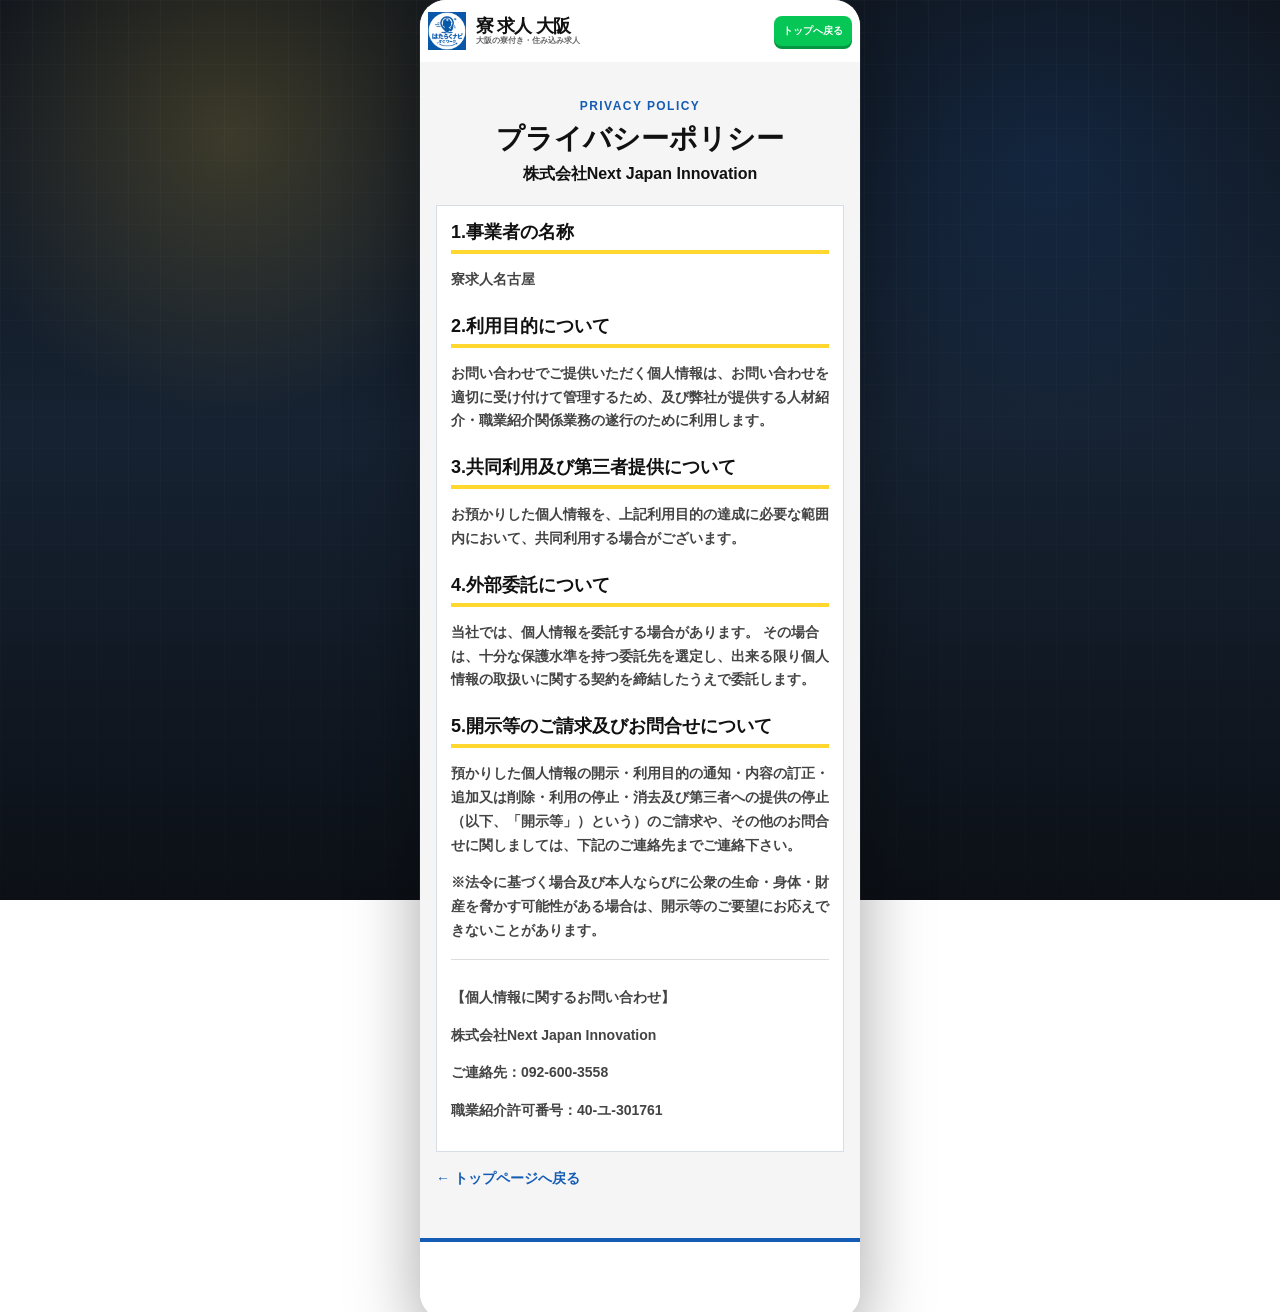
==== commit bddf915b: "Add files via upload" ====
--- a/privacy.html
+++ b/privacy.html
@@ -10,7 +10,7 @@
 </head>
 <body class="policy-page">
   <div class="page-shell">
-  <header class="site-header"><div class="header-inner"><a class="brand" href="index.html"><img src="assets/logo-blue.png" alt="はたらくナビすぐワークのロゴ" class="brand-logo"><span><strong>寮 求人 大阪</strong><small>大阪の寮付き・住み込み求人</small></span></a><a class="header-cta" href="index.html">トップへ戻る</a></div></header>
+  <header class="site-header"><div class="header-inner"><a class="brand" href="index.html"><img src="assets/logo-blue.webp" alt="はたらくナビすぐワークのロゴ" class="brand-logo" width="120" height="120" decoding="async"><span><strong>寮 求人 大阪</strong><small>大阪の寮付き・住み込み求人</small></span></a><a class="header-cta" href="index.html">トップへ戻る</a></div></header>
   <main class="policy-main">
     <div class="container narrow">
       <div class="policy-title"><span>PRIVACY POLICY</span><h1>プライバシーポリシー</h1><p>株式会社Next Japan Innovation</p></div>
@@ -42,7 +42,7 @@
       <a class="back-link" href="index.html">← トップページへ戻る</a>
     </div>
   </main>
-  <footer class="footer"><div class="container footer-inner"><img src="assets/logo-blue.png" alt="はたらくナビすぐワークのロゴ" class="footer-logo"><p class="copyright">© 2026 寮 求人 大阪 / Next Japan Innovation</p></div></footer>
+  <footer class="footer"><div class="container footer-inner"><img src="assets/logo-blue.webp" alt="はたらくナビすぐワークのロゴ" class="footer-logo" width="120" height="120" decoding="async"><p class="copyright">© 2026 寮 求人 大阪 / Next Japan Innovation</p></div></footer>
   </div>
 </body>
 </html>
--- a/assets/style.css
+++ b/assets/style.css
@@ -1,56 +1 @@
-:root{
-  --blue:#1557ae;
-  --blue2:#0d3f86;
-  --yellow:#ffe13b;
-  --yellow2:#ffbf00;
-  --red:#ed3d35;
-  --green:#06c755;
-  --ink:#252525;
-  --muted:#666;
-  --line:#dfe3e8;
-  --paper:#fff;
-}
-*{box-sizing:border-box}html{scroll-behavior:smooth}body{margin:0;background:#151515;color:var(--ink);font-family:-apple-system,BlinkMacSystemFont,"Hiragino Kaku Gothic ProN","Yu Gothic",Meiryo,sans-serif;font-weight:700;-webkit-font-smoothing:antialiased}a{color:inherit;text-decoration:none}img{display:block;max-width:100%}.page-shell{width:min(100%,720px);margin:0 auto;background:#fff;min-height:100vh;box-shadow:0 0 40px rgba(0,0,0,.55)}.container,.narrow{width:calc(100% - 36px);max-width:none;margin:0 auto}.section{padding:48px 0}.texture{background:#fff}.reveal{opacity:0;transform:translateY(18px);transition:opacity .65s ease,transform .65s ease}.reveal.is-visible{opacity:1;transform:none}
-
-.site-header{position:sticky;top:0;z-index:1000;background:#fff;border-bottom:4px solid var(--blue)}.header-inner{height:72px;padding:7px 14px;display:flex;align-items:center;justify-content:space-between;gap:12px}.brand{display:flex;align-items:center;gap:8px;min-width:0}.brand-logo{width:48px;height:48px;object-fit:contain;flex:none}.brand>span{min-width:0}.brand small{display:block;font-size:9px;line-height:1.2;color:#666;white-space:nowrap}.brand strong{display:block;font-size:22px;line-height:1.05;letter-spacing:-.04em;color:#111;white-space:nowrap}.header-line,.header-cta{display:flex;align-items:center;gap:7px;background:var(--green);color:#fff;border-radius:7px;padding:9px 11px;box-shadow:0 4px 0 #049741;font-size:13px;font-weight:900}.desktop-nav{display:none}.navline{height:40px;background:#1d1d1d;color:#fff;display:grid;grid-template-columns:repeat(5,1fr);align-items:stretch}.navline a{display:grid;place-items:center;text-align:center;font-size:11px;border-right:1px solid #555;font-weight:900}.navline a:last-child{border-right:0}.navline a:hover{background:#2b2b2b;color:var(--yellow)}
-
-.hero{position:relative;overflow:hidden;padding:18px 0 20px;background:repeating-linear-gradient(135deg,rgba(255,255,255,.16) 0 7px,transparent 7px 16px),linear-gradient(180deg,#ffe34c 0%,#ffd62f 62%,#ffcc1d 100%)}.hero-grid{position:relative;display:grid;grid-template-columns:1.12fr .88fr;gap:0;align-items:stretch}.hero-copy{position:relative;z-index:3;padding:8px 4px 6px 0}.hero-kicker{display:inline-block;background:var(--blue);color:#fff;margin:0 0 8px;padding:6px 9px;border-radius:3px;font-size:12px;line-height:1.2;box-shadow:0 3px 0 rgba(0,0,0,.12)}.hero h1{margin:0;color:var(--blue2);font-size:22px;line-height:1.25;font-weight:900;letter-spacing:-.05em}.hero h1 span{display:block;margin-top:5px;color:#111;font-size:54px;line-height:.98;letter-spacing:-.075em;-webkit-text-stroke:2px #fff;text-shadow:3px 3px 0 rgba(0,0,0,.16)}.hero-lead{margin:9px 0 10px;color:var(--blue2);font-size:13px;line-height:1.45;font-weight:900}.hero-visual{position:relative;z-index:1;min-height:500px;display:flex;align-items:flex-end;justify-content:flex-end;margin-right:-18px}.hero-photo-card{position:absolute;inset:0;overflow:hidden;background:transparent}.hero-photo-card img{width:100%;height:100%;object-fit:cover;object-position:center 35%;border:0;border-radius:0;box-shadow:none;-webkit-mask-image:linear-gradient(to right,transparent 0%,rgba(0,0,0,.88) 14%,#000 34%,#000 100%);mask-image:linear-gradient(to right,transparent 0%,rgba(0,0,0,.88) 14%,#000 34%,#000 100%)}.floating-card{position:absolute;z-index:4;background:#fff;border:2px solid var(--blue);border-radius:12px;padding:8px 10px;box-shadow:0 8px 18px rgba(0,0,0,.14);max-width:150px}.floating-card span{display:inline-block;background:var(--blue);color:#fff;border-radius:999px;padding:3px 7px;font-size:8px;margin-bottom:4px}.floating-card strong{display:block;color:var(--blue2);font-size:11px;line-height:1.35}.float-one{left:1px;bottom:18px}.float-two{right:8px;top:18px}
-.hero-bonus{position:relative;display:grid;grid-template-columns:66px 1fr;gap:9px;align-items:center;margin:12px 0 12px;padding:10px 13px;border:3px solid #fff;border-radius:12px;background:linear-gradient(135deg,#ff6075,#ee4237 58%,#cf2e25);box-shadow:0 8px 0 #aa231d,0 12px 20px rgba(120,28,21,.18);color:#fff;overflow:hidden}.hero-bonus:before{content:"";position:absolute;inset:5px;border:1px solid rgba(255,255,255,.35);border-radius:8px}.bonus-pulse{animation:bonusPulse 2s ease-in-out infinite;transform-origin:center}@keyframes bonusPulse{0%,100%{transform:scale(1)}50%{transform:scale(1.035)}}.bonus-badge{display:grid;place-items:center;width:58px;height:58px;border-radius:50%;background:#fff8d8;color:var(--red);font-size:14px;font-weight:900;z-index:2;box-shadow:inset 0 0 0 3px rgba(255,197,0,.45)}.bonus-copy{position:relative;z-index:2;line-height:1;display:flex;flex-direction:column}.bonus-top{margin:0 0 4px;font-size:8px;font-weight:900}.bonus-copy strong{font-size:17px}.bonus-copy b{font-size:42px;color:#ffe86a;line-height:.92;text-shadow:0 3px 0 rgba(113,35,0,.38)}.bonus-copy em{font-style:normal;font-size:17px;align-self:flex-end;font-weight:900}.bonus-stars{position:absolute;right:4px;top:4px;bottom:4px;width:38px}.bonus-stars span{position:absolute;background:#fff6a1;clip-path:polygon(50% 0,62% 38%,100% 50%,62% 62%,50% 100%,38% 62%,0 50%,38% 38%);animation:twinkle 1.8s ease-in-out infinite}.bonus-stars span:nth-child(1){width:14px;height:14px;right:1px;top:7px}.bonus-stars span:nth-child(2){width:9px;height:9px;left:1px;top:32px;animation-delay:.4s}.bonus-stars span:nth-child(3){width:11px;height:11px;right:12px;bottom:8px;animation-delay:.8s}@keyframes twinkle{0%,100%{transform:scale(.8);opacity:.6}50%{transform:scale(1.25);opacity:1}}
-.hero-points{list-style:none;padding:0;margin:0;display:grid;grid-template-columns:repeat(2,1fr);gap:7px;width:96%}.hero-points li{min-height:66px;border-radius:50%;background:linear-gradient(#1a61b8,#0b3d82);border:4px solid #fff;color:#fff;display:grid;place-items:center;text-align:center;padding:8px;font-size:11px;line-height:1.3;font-weight:900;box-shadow:0 5px 11px rgba(0,0,0,.13)}.hero .line-cta{margin-top:11px}.hero-note{margin:7px 0 0;font-size:9px;color:#5c4e14}.hero-features{display:grid;grid-template-columns:repeat(4,1fr);gap:6px;margin-top:14px}.hero-features article{background:#fff;border:2px solid var(--blue);padding:7px 6px;text-align:center;box-shadow:0 4px 0 rgba(21,87,174,.15)}.hero-features b{display:block;color:var(--blue);font-size:11px;line-height:1.2}.hero-features span{display:block;font-size:8px;line-height:1.3;margin-top:3px;color:#555}
-
-.quick-cta{padding:18px 0 24px;background:#fff;text-align:center}.quick-cta.blue{background:#222;color:#fff;border-top:8px solid var(--yellow);border-bottom:8px solid var(--yellow)}.cta-wrap{width:calc(100% - 44px);max-width:none;margin:auto}.cta-cap{margin:0 0 8px;font-size:15px;font-weight:900}.cta-sub{margin:8px 0 0;font-size:9px;color:#777}.blue .cta-sub{color:#ccc}.line-cta{position:relative;overflow:hidden;background:linear-gradient(#10d665,#05b84e);color:#fff;border-radius:10px;min-height:78px;display:grid;grid-template-columns:58px 1fr 26px;gap:9px;align-items:center;padding:8px 12px;border:4px solid #fff;box-shadow:0 5px 0 #048f3e,0 0 0 3px #058d3f}.line-logo{background:#fff;color:var(--green);display:grid;place-items:center;height:48px;border-radius:7px;font-size:10px;font-weight:900}.line-cta span:nth-child(2){display:block;text-align:center;line-height:1.15}.line-cta small{display:block;font-size:10px}.line-cta strong{display:block;font-size:21px;font-weight:900;letter-spacing:-.03em}.line-cta>b{font-size:35px}.shine:after{content:"";position:absolute;top:-45%;left:-80%;width:35%;height:190%;background:linear-gradient(110deg,transparent,rgba(255,255,255,.92),transparent);transform:rotate(12deg);animation:shine 4s ease-in-out infinite}@keyframes shine{0%,72%{left:-80%}90%,100%{left:135%}}
-
-.section-title.center{text-align:center}.section-title p{margin:0;font-size:14px;font-weight:900;color:#111}.section-title h2{margin:2px 0 0;font-size:34px;line-height:1.1;font-weight:900;letter-spacing:-.05em;color:#111}.section-title h2:before,.section-title h2:after{content:"";display:inline-block;width:18px;height:5px;background:var(--yellow);vertical-align:middle;margin:0 7px;transform:skew(-10deg)}.section-title i{display:block;height:11px;background:var(--yellow);width:78%;max-width:500px;margin:8px auto 0;transform:skew(-7deg)}
-.problem{background:#fff}.problem-layout{display:grid;grid-template-columns:1fr 155px 1fr;gap:8px;align-items:center;margin-top:22px}.problem-photo{align-self:end}.problem-photo img{width:100%;aspect-ratio:1/1;object-fit:cover;border-radius:0;border:0;box-shadow:none}.problem-list{list-style:none;padding:0;margin:0;display:grid;gap:9px}.problem-list.left{text-align:left}.problem-list li{position:relative;background:#f7f7f7;border:1px solid #ddd;border-radius:7px;padding:10px 9px 10px 24px;font-size:11px;line-height:1.35;font-weight:900}.problem-list li:before{content:"✓";position:absolute;left:8px;top:8px;color:var(--red);font-size:13px}.problem-list.left li:after,.problem-list.right li:before{display:none}.arrow-down{width:0;height:0;border-left:34px solid transparent;border-right:34px solid transparent;border-top:25px solid var(--blue);margin:22px auto 0}
-
-.support{background:#222;color:#fff}.support-heading{text-align:center}.support-heading>span{display:inline-block;color:#222;background:var(--yellow);padding:5px 10px;font-size:11px;font-weight:900;margin-bottom:7px}.support-heading h2{margin:0;font-size:36px;line-height:1.1;font-weight:900;letter-spacing:-.05em}.support-heading em{font-style:normal;color:#fff;-webkit-text-stroke:1px var(--blue);text-shadow:2px 2px 0 var(--blue)}.support-stack{display:grid;grid-template-columns:repeat(3,1fr);gap:9px;margin-top:22px}.support-row,.support-row.reverse{display:flex;flex-direction:column;background:#fff;color:#222;border:3px solid #fff;box-shadow:0 6px 0 rgba(0,0,0,.25);min-width:0}.support-row.reverse .support-media{order:0}.support-media{height:145px;overflow:hidden;background:#eee}.support-media img{width:100%;height:100%;object-fit:cover;min-height:0}.support-copy{position:relative;padding:13px 10px 14px;min-height:190px}.support-no{display:grid;place-items:center;width:38px;height:38px;border-radius:50%;background:var(--blue);color:#fff;font-size:15px;line-height:1;margin:-27px auto 8px;border:3px solid #fff;position:relative;z-index:2}.support-copy h3{margin:0 0 8px;text-align:center;font-size:15px;line-height:1.3;color:var(--blue);border-bottom:0;padding:0}.support-copy p{margin:0;font-size:10px;line-height:1.55;color:#555}.fine{margin:15px 0 0;text-align:center;font-size:8px;color:#bbb}
-
-.jobs{background:#222;color:#fff}.jobs-head{text-align:center}.jobs-head>span{display:inline-block;color:#222;background:var(--yellow);padding:5px 10px;font-size:11px;font-weight:900}.jobs-head h2{margin:8px 0 0;font-size:38px;line-height:1.1;font-weight:900;letter-spacing:-.05em}.jobs-head h2 b{color:#ff5d50}.jobs-intro{display:grid;grid-template-columns:35% 65%;gap:0;margin:20px 0 18px;border:4px solid var(--yellow);background:#fff;color:#222}.worker-illu{overflow:hidden}.worker-illu img{width:100%;height:100%;object-fit:cover;object-position:center 30%}.check-panel{padding:13px 14px}.check-panel>p{margin:0 0 8px;font-size:12px;font-weight:900;color:var(--blue)}.check-panel ul{list-style:none;padding:0;margin:0;display:grid;gap:4px}.check-panel li{font-size:10px;line-height:1.4;font-weight:800}.check-panel li:before{content:"✓";color:var(--red);margin-right:6px}.check-panel strong{display:block;margin-top:7px;color:var(--red);font-size:12px}.example-title{margin:0 0 11px;text-align:center;font-size:18px}.job-grid{display:grid;grid-template-columns:repeat(3,1fr);gap:9px}.job-card{background:#fff;color:#222;border:2px solid #fff;box-shadow:0 5px 0 rgba(0,0,0,.25);min-width:0}.job-card img{width:100%;aspect-ratio:1.35/1;object-fit:cover}.job-card>div{padding:9px}.job-card span{display:inline-block;background:var(--blue);color:#fff;padding:3px 6px;font-size:8px}.job-card h4{margin:6px 0 5px;font-size:13px;line-height:1.3}.job-card p{margin:0;font-size:9px;line-height:1.5;color:#555}.jobs .fine{color:#ccc}
-
-.voices{background:#fff}.voice-grid{display:grid;grid-template-columns:1fr;gap:10px;margin-top:20px}.voice{display:grid;grid-template-columns:64px 1fr;grid-template-rows:auto auto;column-gap:10px;background:#fffdf1;border:1px solid #efd56d;padding:11px 12px}.voice-icon{grid-row:1/3;width:56px;height:56px;border-radius:50%;background:#eef5ff;border:3px solid var(--blue);display:grid;place-items:center;text-align:center;font-size:9px;line-height:1.2;color:var(--blue);font-weight:900;margin:0}.voice h3{margin:0 0 3px;font-size:13px;color:var(--blue);line-height:1.35}.voice p{margin:0;font-size:10px;line-height:1.5;color:#444}
-.situation-band{padding:23px 18px;background:var(--blue);color:#fff;text-align:center;border-top:9px solid var(--yellow);border-bottom:9px solid var(--yellow)}.situation-band p{margin:0 0 4px;font-size:10px}.situation-band h2{margin:0;font-size:25px;line-height:1.2}.situation-band h2 span{color:var(--yellow)}
-
-.reason{background:#fff}.reason .section-title h2 span{color:var(--red)}.reason-list{display:grid;grid-template-columns:repeat(3,1fr);gap:9px;margin-top:20px}.reason-item{display:flex;flex-direction:column;background:#fff;border:1px solid #cfd7e3;box-shadow:0 5px 0 rgba(21,87,174,.08);padding:10px;min-width:0}.point-badge{display:inline-block;align-self:flex-start;background:var(--red);color:#fff;border-radius:999px;padding:3px 7px;font-size:8px;margin-bottom:8px}.point-badge b{font-size:12px}.reason-visual{width:74px;height:74px;border-radius:50%;background:var(--blue);border:5px solid var(--yellow);color:#fff;display:grid;place-items:center;text-align:center;font-size:11px;line-height:1.2;margin:0 auto 8px}.reason-visual.line{background:var(--green)}.reason-item h3{margin:0 0 6px;font-size:13px;line-height:1.35;color:var(--blue);text-align:center}.reason-item p{margin:0;font-size:9px;line-height:1.5;color:#555}
-
-.compare{background:#fff}.compare-head{text-align:center;background:var(--blue);color:#fff;font-size:16px;font-weight:900;padding:8px;margin-bottom:0}.compare-table{border:1px solid #9db6cf;overflow:hidden}.tr{display:grid;grid-template-columns:1.1fr 1.1fr .85fr .85fr}.tr>div{min-height:62px;padding:7px 5px;border-right:1px solid #b7c5d3;border-top:1px solid #b7c5d3;display:flex;align-items:center;justify-content:center;text-align:center;font-size:10px;line-height:1.3}.tr>div:first-child{background:#f6f7f9;font-weight:900}.tr>div:last-child{border-right:0}.tr.th>div{background:#7cc3e4;border-top:0;font-size:12px;font-weight:900}.tr .our{background:#fff2ad;color:#d73f32;flex-direction:column;font-weight:900}.tr.th .our{background:var(--yellow2);color:#fff}.tr .our b{font-size:24px;line-height:1}.tr .our small{font-size:8px;line-height:1.25}
-
-.flow{background:#222;color:#fff}.flow-head{text-align:center}.flow-head span{display:inline-block;background:var(--yellow);color:#222;padding:5px 10px;font-size:10px}.flow-head h2{margin:7px 0 0;font-size:34px;line-height:1.1}.flow-list{display:grid;grid-template-columns:repeat(4,1fr);gap:8px;margin-top:20px}.flow-step{position:relative;background:#fff;color:#222;padding:40px 8px 11px;text-align:center;min-width:0;border:2px solid #fff;box-shadow:0 5px 0 rgba(0,0,0,.25)}.flow-step>span{position:absolute;left:0;right:0;top:0;background:var(--blue);color:#fff;padding:5px;font-size:8px}.flow-step>span b{font-size:14px;margin-left:2px}.flow-picto{width:68px;height:68px;border-radius:50%;background:#fff;border:4px solid var(--yellow);overflow:hidden;margin:0 auto 8px}.flow-picto img{width:100%;height:100%;object-fit:cover}.flow-step h3{margin:0 0 5px;font-size:11px;color:var(--blue);line-height:1.25}.flow-step p{margin:0;font-size:8px;line-height:1.45;color:#555}
-
-.faq{background:#fff}.faq-head{text-align:center}.faq-head span{display:block;font-size:16px;color:var(--blue);font-weight:900}.faq-head h2{margin:0;font-size:34px;line-height:1.1}.faq-list{display:grid;gap:8px;margin-top:20px}.faq details{border:1px solid #d1d6dd;background:#fff}.faq summary{list-style:none;padding:11px 12px;cursor:pointer;font-size:11px;font-weight:900}.faq summary::-webkit-details-marker{display:none}.faq summary b,.faq details>div>b{display:inline-grid;place-items:center;width:28px;height:28px;border-radius:50%;background:var(--blue);color:#fff;margin-right:7px}.faq details>div{display:flex;padding:0 12px 11px}.faq details>div>b{background:var(--yellow);color:#222;flex:none}.faq details p{margin:2px 0 0;font-size:9px;line-height:1.5;color:#555}
-
-.about{background:#f5f5f5}.about-head{text-align:center}.about-head h2{margin:0;font-size:26px}.about-head p{margin:7px 0 0;font-size:10px;color:var(--blue)}.about-text{max-width:none;margin:16px 0;text-align:center;font-size:10px;color:#555}.company-box{background:#fff;border-top:2px solid #cfd7df}.company-box>div{display:grid;grid-template-columns:170px 1fr;border-bottom:1px solid #d7dde4;padding:11px 9px}.company-box b,.company-box span{font-size:10px}.privacy-link{display:block;margin-top:14px;text-align:center;color:var(--blue);text-decoration:underline;font-size:10px}
-.final-cta{padding:32px 0 38px;background:linear-gradient(#1762b6,#0b3e83);color:#fff;text-align:center;border-top:9px solid var(--yellow)}.final-cta p{margin:0;font-size:11px}.final-cta h2{margin:6px 0 18px;font-size:30px;line-height:1.2}.line-cta.large{max-width:520px;margin:0 auto}.footer{background:#fff;padding:20px 0;border-top:4px solid var(--blue);text-align:center}.footer-logo{width:72px;height:72px;object-fit:contain;margin:0 auto 6px}.footer strong{display:block;font-size:17px}.footer p{margin:2px 0 10px;font-size:9px;color:#555}.footer small{font-size:8px;color:#777}.mobile-fixed{display:none}
-
-.policy-main{padding:42px 0 60px;background:#f5f5f5}.policy-title{text-align:center;margin-bottom:20px}.policy-title span{font-size:9px;color:var(--blue);letter-spacing:.12em}.policy-title h1{margin:4px 0;font-size:28px}.policy-title p{margin:0;font-size:10px}.policy-box{background:#fff;border:1px solid #d7dde4;padding:20px}.policy-box h2{margin:20px 0 8px;font-size:14px;border-bottom:4px solid var(--yellow);padding-bottom:6px}.policy-box h2:first-child{margin-top:0}.policy-box p{font-size:10px;line-height:1.65;color:#444}.policy-contact{margin-top:15px;border-top:1px solid #ddd;padding-top:10px}.policy-license{margin-top:12px}.back-link{display:inline-block;margin-top:16px;color:var(--blue);font-size:10px}.policy-page .footer{padding-bottom:25px}
-
-@media(max-width:560px){
-  .page-shell{box-shadow:none}.container,.narrow{width:calc(100% - 20px)}.site-header{position:relative}.header-inner{height:64px;padding:6px 9px}.brand-logo{width:42px;height:42px}.brand strong{font-size:17px}.brand small{font-size:8px}.header-line{font-size:10px;padding:8px}.navline{height:36px}.navline a{font-size:9px}
-  .hero{padding:12px 0 14px}.hero-grid{grid-template-columns:1.1fr .9fr}.hero-copy{padding-right:0}.hero-kicker{font-size:9px;padding:4px 6px}.hero h1{font-size:14px}.hero h1 span{font-size:36px;-webkit-text-stroke:1.3px #fff}.hero-lead{font-size:9px;margin:6px 0}.hero-visual{min-height:355px;margin-right:-10px}.floating-card{padding:5px 6px;max-width:90px;border-radius:7px}.floating-card span{font-size:6px;padding:2px 4px}.floating-card strong{font-size:7px}.float-one{bottom:7px}.float-two{right:4px;top:8px}.hero-bonus{grid-template-columns:45px 1fr;padding:7px 8px;gap:6px;margin:7px 0;box-shadow:0 5px 0 #aa231d,0 8px 12px rgba(120,28,21,.15)}.bonus-badge{width:40px;height:40px;font-size:10px}.bonus-top{font-size:6px}.bonus-copy strong{font-size:11px}.bonus-copy b{font-size:28px}.bonus-copy em{font-size:11px}.hero-points{gap:4px}.hero-points li{min-height:45px;border-width:2px;font-size:7px;padding:5px}.hero .line-cta{margin-top:6px}.hero-note{font-size:6px;margin-top:5px}.hero-features{gap:3px;margin-top:8px}.hero-features article{padding:4px 3px;border-width:1px}.hero-features b{font-size:7px}.hero-features span{font-size:5.5px}
-  .section{padding:34px 0}.cta-wrap{width:calc(100% - 20px)}.cta-cap{font-size:11px}.line-cta{min-height:64px;grid-template-columns:44px 1fr 18px;padding:7px 8px;border-width:3px}.line-logo{height:39px;font-size:8px}.line-cta small{font-size:8px}.line-cta strong{font-size:15px}.line-cta>b{font-size:26px}.cta-sub{font-size:7px}
-  .section-title p{font-size:10px}.section-title h2{font-size:25px}.section-title h2:before,.section-title h2:after{width:12px;height:3px;margin:0 4px}.section-title i{height:7px;margin-top:6px}.problem-layout{grid-template-columns:1fr 105px 1fr;gap:4px;margin-top:14px}.problem-list{gap:5px}.problem-list li{font-size:7.5px;padding:7px 5px 7px 16px}.problem-list li:before{left:5px;top:5px;font-size:9px}.arrow-down{border-left-width:24px;border-right-width:24px;border-top-width:17px;margin-top:14px}
-  .support-heading>span,.jobs-head>span,.flow-head span{font-size:8px;padding:3px 6px}.support-heading h2,.jobs-head h2,.flow-head h2{font-size:26px}.support-stack{grid-template-columns:1fr;gap:12px}.support-row,.support-row.reverse{display:grid;grid-template-columns:42% 58%;box-shadow:0 4px 0 rgba(0,0,0,.2)}.support-row.reverse .support-media{order:0}.support-media{height:100%}.support-copy{min-height:120px;padding:10px 8px}.support-no{width:30px;height:30px;font-size:11px;margin:0 0 7px}.support-copy h3{text-align:left;font-size:12px}.support-copy p{font-size:8px}.fine{font-size:6px;margin-top:9px}
-  .jobs-intro{grid-template-columns:37% 63%;margin:14px 0 12px;border-width:3px}.check-panel{padding:8px}.check-panel>p{font-size:8px}.check-panel li{font-size:7px}.check-panel strong{font-size:8px}.example-title{font-size:13px}.job-grid{gap:5px}.job-card h4{font-size:9px}.job-card p{font-size:6.5px}.job-card>div{padding:6px}.job-card span{font-size:6px}.voice-grid{gap:6px}.voice{grid-template-columns:50px 1fr;padding:8px}.voice-icon{width:44px;height:44px;font-size:7px}.voice h3{font-size:9px}.voice p{font-size:7px}.situation-band{padding:16px 10px;border-width:6px}.situation-band p{font-size:7px}.situation-band h2{font-size:18px}
-  .reason-list{gap:5px}.reason-item{padding:6px}.point-badge{font-size:5px;padding:2px 4px}.point-badge b{font-size:8px}.reason-visual{width:48px;height:48px;border-width:3px;font-size:7px}.reason-item h3{font-size:8px}.reason-item p{font-size:6px}.compare-head{font-size:11px;padding:6px}.tr>div{min-height:46px;font-size:7px;padding:4px 2px}.tr.th>div{font-size:8px}.tr .our b{font-size:17px}.tr .our small{font-size:5.5px}.flow-list{gap:4px}.flow-step{padding:31px 4px 7px}.flow-step>span{font-size:5.5px}.flow-step>span b{font-size:9px}.flow-picto{width:47px;height:47px;border-width:3px}.flow-step h3{font-size:7px}.flow-step p{font-size:5.5px}.faq-head span{font-size:11px}.faq-head h2{font-size:25px}.faq-list{gap:5px}.faq summary{font-size:8px;padding:8px}.faq summary b,.faq details>div>b{width:21px;height:21px;font-size:8px}.faq details>div{padding:0 8px 8px}.faq details p{font-size:7px}.about-head h2{font-size:19px}.about-head p,.about-text{font-size:7px}.company-box>div{grid-template-columns:120px 1fr;padding:8px 6px}.company-box b,.company-box span{font-size:7px}.privacy-link{font-size:7px}.final-cta{padding:24px 0 30px}.final-cta p{font-size:8px}.final-cta h2{font-size:21px}.footer{padding:15px 0}.footer-logo{width:52px;height:52px}.footer strong{font-size:13px}.footer p{font-size:7px}.footer small{font-size:6px}
-  body{padding-bottom:70px}.mobile-fixed{display:block;position:fixed;left:0;right:0;bottom:0;z-index:1300;background:#fff;padding:4px 7px calc(6px + env(safe-area-inset-bottom));box-shadow:0 -4px 14px rgba(0,0,0,.16);text-align:center}.mobile-fixed small{display:block;font-size:7px;line-height:1.1}.mobile-fixed a{display:block;position:relative;overflow:hidden;background:var(--green);color:#fff;border-radius:8px;padding:9px;font-size:12px;font-weight:900}.mobile-fixed a b{background:#fff;color:var(--green);padding:3px 5px;border-radius:5px;font-size:8px;margin-right:5px}
-  .policy-main{padding:30px 0 45px}.policy-title h1{font-size:22px}.policy-box{padding:14px}.policy-box h2{font-size:11px}.policy-box p{font-size:8px}.back-link{font-size:8px}
-}
+:root{--blue:#155cb4;--blue2:#0f3e81;--blue3:#7fbbe3;--red:#e52620;--red2:#c3130f;--yellow:#ffd72f;--yellow2:#fff4a6;--green:#06c755;--green2:#00a344;--ink:#111;--line:#d9dfe8;--bg:#111;}*{box-sizing:border-box}html{scroll-behavior:smooth}body{margin:0;background:#090909;color:var(--ink);font-family:-apple-system,BlinkMacSystemFont,"Hiragino Kaku Gothic ProN","Yu Gothic",Meiryo,sans-serif;-webkit-font-smoothing:antialiased}a{text-decoration:none;color:inherit}img{display:block;max-width:100%}main{display:block}}.page-shell{width:min(100%,1000px);margin:0 auto;background:#fff;min-height:100vh;box-shadow:0 0 42px rgba(0,0,0,.58)}.container{width:min(100% - 32px,960px);margin:0 auto}.narrow{width:min(100% - 32px,800px)}.site-header{height:78px;padding:10px 18px;display:flex;align-items:center;justify-content:space-between;border-bottom:4px solid var(--blue);background:#fff;position:relative;z-index:5}.header-inner{height:100%;display:flex;align-items:center;justify-content:space-between;width:100%}.brand{display:flex;align-items:center;gap:10px}.brand-logo{width:50px;height:50px;object-fit:contain}.brand small{display:block;font-size:11px;color:#666;font-weight:700}.brand strong{display:block;font-size:30px;line-height:1;letter-spacing:-.05em;font-weight:900}.header-line,.header-cta{background:var(--green);color:#fff;padding:12px 14px;border-radius:8px;font-size:14px;font-weight:900;box-shadow:0 4px 0 #049741}.navline{height:46px;background:#191919;color:#fff;display:grid;grid-template-columns:repeat(5,1fr)}.navline a{display:grid;place-items:center;border-right:1px solid #474747;font-size:15px;font-weight:900}.navline a:last-child{border-right:0}.flyer-hero{position:relative;padding:14px 22px 14px;background:linear-gradient(180deg,#ffd532 0%,#ffd738 45%,#ffd237 100%);overflow:hidden}.flyer-hero:before{content:"";position:absolute;inset:0;background:linear-gradient(90deg,rgba(255,255,255,.16),rgba(255,255,255,0) 48%,rgba(255,255,255,.1)),repeating-linear-gradient(135deg,rgba(255,255,255,.18) 0 3px,rgba(255,255,255,0) 3px 13px);opacity:.5}.flyer-hero>*{position:relative;z-index:1}.hero-headband{display:inline-block;background:var(--blue);color:#fff;padding:10px 18px;border-radius:4px;font-size:30px;font-weight:900;box-shadow:0 3px 0 rgba(0,0,0,.12)}.hero-main{display:grid;grid-template-columns:56% 44%;gap:10px;align-items:end;margin-top:10px}.hero-copy-block h1{margin:4px 0 6px;font-size:105px;line-height:.92;letter-spacing:-.08em;font-weight:900;color:#111;text-shadow:-3px -3px 0 #fff,3px -3px 0 #fff,-3px 3px 0 #fff,3px 3px 0 #fff,0 8px 12px rgba(0,0,0,.12)}.hero-subcopy{margin:0 0 16px;font-size:29px;line-height:1.25;color:var(--blue2);font-weight:900}.hero-rounds{display:grid;grid-template-columns:repeat(4,1fr);gap:10px}.round-item{background:linear-gradient(180deg,#1b5eb3,#0e428a);border-radius:999px;color:#fff;text-align:center;padding:20px 10px 22px;min-height:128px;display:flex;flex-direction:column;align-items:center;justify-content:center;box-shadow:inset 0 3px 0 rgba(255,255,255,.35),0 5px 0 rgba(0,0,0,.12)}.round-item strong{display:block;color:var(--yellow);font-size:21px;line-height:1.15;margin-bottom:5px;font-weight:900}.round-item span{display:block;font-size:17px;line-height:1.25;font-weight:900}.hero-person-block{position:relative;min-height:480px;display:flex;align-items:flex-end;justify-content:flex-end;padding-right:16px}.hero-person-block img{width:100%;max-width:345px;height:auto;object-fit:contain;filter:drop-shadow(0 12px 22px rgba(0,0,0,.17))}.hero-bubble{position:absolute;right:18px;top:18px;background:#fff;border-radius:50%/45%;border:3px solid rgba(21,92,180,.18);padding:18px 16px;text-align:center;font-size:19px;line-height:1.5;font-weight:900;box-shadow:0 6px 16px rgba(0,0,0,.08)}.money-box{position:absolute;right:6px;bottom:26px;background:linear-gradient(180deg,#ef6172 0%,#ea4c64 20%,#e63549 40%,#dc2c43 100%);border-radius:14px;padding:12px 18px 16px;box-shadow:0 10px 22px rgba(194,0,33,.22);color:#fff;text-align:center;min-width:300px;border:4px solid rgba(255,255,255,.5)}.money-box small{display:inline-block;background:#fff;color:#e54f63;padding:4px 10px;border-radius:999px;font-size:17px;font-weight:900;margin-bottom:6px}.money-box span{display:block;font-size:22px;line-height:1.05;font-weight:900}.money-box b{display:block;font-size:86px;line-height:.95;color:#ffec71;text-shadow:0 0 0 #fff,0 2px 0 #fff,0 0 18px rgba(255,255,255,.2);font-weight:900}.money-box em{display:block;font-style:normal;font-size:34px;line-height:1.05;font-weight:900}@keyframes bonusPulse{0%,100%{transform:scale(1)}50%{transform:scale(1.04)}}.bonus-pulse{animation:bonusPulse 2s ease-in-out infinite;transform-origin:center}.hero-dateline{text-align:center;padding:10px 0 0;font-size:23px;font-weight:900;color:#222}.hero-dateline b{color:var(--red)}.top-grid-section,.middle-grid-section,.lower-grid-section{display:grid;grid-template-columns:1.04fr .96fr;gap:16px;padding:16px 22px 0;background:#fff}.panel-note{margin:8px 0 0;text-align:center;font-size:12px;color:#666}.problem-panel,.support-panel,.jobs-panel,.voice-panel,.reason-panel,.compare-panel,.flow-panel,.faq-panel,.footer-brand-area{background:#fff;border:2px solid #1d1d1d;border-radius:14px;box-shadow:0 3px 0 rgba(0,0,0,.06)}.problem-panel h2,.support-panel h2,.jobs-panel h2,.voice-panel h2,.reason-panel h2,.compare-panel h2,.flow-panel h2,.faq-panel h2{margin:0;padding:12px 16px;font-size:28px;line-height:1.2;letter-spacing:-.04em;font-weight:900}.problem-panel h2 span,.jobs-panel h2 span,.reason-panel h2 span{color:var(--red)}.support-panel h2 span,.flow-panel h2 span{color:var(--red)}.problem-inner{display:grid;grid-template-columns:1fr 170px;gap:10px;padding:8px 16px 14px}.problem-inner ul{margin:0;padding:0;list-style:none;display:grid;gap:10px;align-content:start}.problem-inner li{position:relative;padding-left:28px;font-size:18px;line-height:1.35;font-weight:800}.problem-inner li:before{content:"☑";position:absolute;left:0;top:0;color:#e11d24;font-size:18px}.problem-inner img{width:100%;height:210px;object-fit:contain;align-self:end}.support-panel h2{background:linear-gradient(180deg,#195ea8,#124885);color:#fff;border-radius:12px 12px 0 0;font-size:24px}.support-mini-grid{display:grid;grid-template-columns:repeat(5,1fr);gap:0;padding:0 10px 12px}.support-mini-grid article{padding:10px 8px 0;border-right:1px solid #cfd9e4;text-align:center}.support-mini-grid article:last-child{border-right:0}.support-mini-grid .label{font-size:17px;line-height:1.2;font-weight:900;color:var(--blue2);min-height:44px;display:flex;align-items:center;justify-content:center}.support-mini-grid img{width:100%;height:120px;object-fit:cover;border-radius:8px;border:1px solid #dde5ef;background:#f8fafc}.support-mini-grid p{margin:10px 0 0;font-size:14px;line-height:1.35;font-weight:800}.jobs-panel h2{font-size:31px;color:var(--blue2)}.job-cards{display:grid;grid-template-columns:repeat(4,1fr);gap:8px;padding:0 10px 10px}.job-cards article{border:1px solid #cdd7e3;background:#fff}.job-cat{background:var(--blue2);color:#fff;padding:7px 6px;text-align:center;font-size:16px;font-weight:900}.job-cards img{width:100%;height:190px;object-fit:cover}.job-meta{padding:10px 6px 12px;text-align:center}.job-meta span{display:block;font-size:15px;font-weight:800;color:#333}.job-meta b{display:block;font-size:20px;color:var(--red);line-height:1.1;font-weight:900}.job-meta b::after{content:"以上";font-size:16px;color:#222;margin-left:2px}.voice-panel h2{text-align:center;color:var(--blue2)}.voice-panel{padding-bottom:8px}.voice-item{display:grid;grid-template-columns:76px 1fr;gap:12px;align-items:flex-start;padding:10px 14px;margin:0 12px 10px;border:2px solid #f0d36c;border-radius:14px;background:#fffdf3}.avatar{width:76px;height:76px;border-radius:50%;background:linear-gradient(180deg,#dbe7f6,#b4caee);display:flex;align-items:center;justify-content:center;text-align:center;font-size:17px;line-height:1.15;font-weight:900;color:#244e86}.avatar.woman{background:linear-gradient(180deg,#f7dada,#eeb8b8);color:#8d3a3a}.voice-item p{margin:0;font-size:18px;line-height:1.5;font-weight:800;color:#333}.reason-panel h2{font-size:31px;color:var(--blue2)}.reason-cards{display:grid;grid-template-columns:repeat(3,1fr);gap:10px;padding:0 10px 10px}.reason-cards article{border:1px solid #cfd7e4;background:#fff}.point{display:inline-block;background:#f04c50;color:#fff;border-radius:999px;padding:7px 10px;font-size:14px;font-weight:900;margin:10px 10px 0}.reason-cards img{width:100%;height:170px;object-fit:cover}.reason-cards h3{margin:8px 10px 4px;color:var(--blue2);font-size:24px;line-height:1.2;font-weight:900}.reason-cards p{margin:0 10px 12px;font-size:16px;line-height:1.45;font-weight:800;color:#333}.compare-panel h2{background:linear-gradient(180deg,#195ea8,#124885);color:#fff;border-radius:12px 12px 0 0;font-size:24px;text-align:center}.compare-table{padding:0 0 0;border-top:1px solid #d8e1eb}.compare-table .tr{display:grid;grid-template-columns:1.25fr 1.1fr .85fr .85fr .85fr}.compare-table .tr>div{min-height:64px;padding:8px 6px;display:flex;align-items:center;justify-content:center;text-align:center;border-right:1px solid #c7d2e0;border-top:1px solid #c7d2e0;font-size:15px;line-height:1.35;font-weight:800}.compare-table .tr>div:last-child{border-right:0}.compare-table .tr>div:first-child{background:#f5f7fb;font-weight:900}.compare-table .tr.th>div{background:#d8ecf8;border-top:0;font-size:16px}.compare-table .tr .our{background:#fff1a6;color:#d33a33;font-weight:900}.compare-table .tr.th .our{background:var(--yellow)}.compare-table .tr .red{color:#d60e0e}.flow-panel{margin:16px 22px 0;padding-bottom:12px}.flow-panel h2{text-align:center;font-size:40px}.flow-grid{display:grid;grid-template-columns:repeat(4,1fr);gap:10px;padding:0 12px}.flow-grid article{border:1px solid #ced8e5;background:#fff;text-align:center;position:relative;padding-bottom:12px}.flow-label{background:var(--blue);color:#fff;padding:9px 6px;font-size:18px;font-weight:900}.flow-grid img{width:100%;height:170px;object-fit:cover;background:#f8fafc}.flow-grid p{margin:10px 8px 0;font-size:16px;line-height:1.45;font-weight:800;color:#333}.cta-area{display:grid;grid-template-columns:1.55fr .45fr 1fr;gap:12px;padding:16px 22px 0;background:#fff;align-items:stretch}.line-big-box{background:linear-gradient(180deg,#28cf63,#0eaf4b);color:#fff;border-radius:10px;display:grid;grid-template-columns:100px 1fr 170px;align-items:center;padding:12px 14px;box-shadow:0 6px 0 #0b9540}.line-icon{background:#fff;color:var(--green);display:grid;place-items:center;height:74px;border-radius:8px;font-size:30px;font-weight:900}.line-copy{padding:0 14px}.mini-tags{display:flex;gap:8px;flex-wrap:wrap;margin-bottom:8px}.mini-tags span{background:#fff;color:var(--green2);padding:6px 10px;border-radius:999px;font-size:17px;font-weight:900}.line-copy strong{display:block;font-size:30px;line-height:1.15;font-weight:900}.cta-button{position:relative;overflow:hidden;background:#fff;color:#0b9f42;border-radius:8px;display:grid;place-items:center;height:78px;font-size:24px;font-weight:900;box-shadow:inset 0 0 0 4px rgba(0,0,0,.04)}.shine:after{content:"";position:absolute;top:-45%;left:-80%;width:35%;height:190%;background:linear-gradient(110deg,transparent,rgba(255,255,255,.92),transparent);transform:rotate(12deg);animation:shine 4s ease-in-out infinite}@keyframes shine{0%,72%{left:-80%}90%,100%{left:135%}}.qr-box,.phone-box{border-radius:10px;border:2px solid #d2dbe8;background:#fff;display:flex;flex-direction:column;align-items:center;justify-content:center;padding:12px}.fake-qr{width:120px;height:120px;border:6px solid #fff;background:linear-gradient(90deg,#000 10px,transparent 10px) 0 0/20px 20px,linear-gradient(#000 10px,transparent 10px) 0 0/20px 20px,linear-gradient(90deg,transparent 10px,#000 10px) 0 0/20px 20px,linear-gradient(transparent 10px,#000 10px) 0 0/20px 20px,#fff;box-shadow:inset 0 0 0 8px #000}.qr-box p{margin:8px 0 0;font-size:14px;font-weight:900}.phone-box{background:linear-gradient(180deg,#1bb95a,#0c9d45);color:#fff;align-items:flex-start;justify-content:center;padding:16px 18px}.phone-box small{display:block;font-size:18px;font-weight:900;color:#fff38e}.phone-box strong{display:block;font-size:52px;line-height:1;font-weight:900;margin:8px 0}.phone-box span{font-size:15px;font-weight:800}.faq-panel{margin:16px 22px 0;padding-bottom:12px}.faq-panel h2{text-align:center;color:var(--blue2);font-size:32px}.faq-list{display:grid;gap:10px;padding:0 14px}.faq-list details{border:1px solid #d2d8df;background:#fff}.faq-list summary{list-style:none;padding:14px 14px;font-size:18px;font-weight:900;cursor:pointer}.faq-list summary::-webkit-details-marker{display:none}.faq-list summary i,.faq-list details>div>i{font-style:normal;display:inline-grid;place-items:center;width:28px;height:28px;border-radius:50%;background:var(--blue);color:#fff;margin-right:8px;font-weight:900}.faq-list details>div{display:flex;padding:0 14px 14px}.faq-list details>div>i{background:var(--yellow);color:#111;flex:none}.faq-list p{margin:2px 0 0;font-size:16px;line-height:1.6;font-weight:700;color:#444}.footer-brand-area{display:grid;grid-template-columns:1.45fr .55fr;gap:12px;margin:16px 22px 22px;padding:18px;border-radius:12px;border:1px solid #d9e0e8;background:#fff}.footer-brand-left{display:flex;align-items:center;gap:14px}.footer-brand-left img{width:84px;height:84px;object-fit:contain}.footer-brand-left strong{display:block;font-size:32px;line-height:1;font-weight:900}.footer-brand-left p{margin:4px 0 0;font-size:15px;line-height:1.5;font-weight:700;color:#333}.footer-brand-right{display:flex;flex-direction:column;justify-content:center;align-items:flex-start;border-left:1px solid #dde3ea;padding-left:18px}.footer-brand-right div{font-size:14px;font-weight:800;color:#555}.footer-brand-right strong{font-size:38px;line-height:1.05;font-weight:900;margin:6px 0}.privacy-link{display:inline-block;color:var(--blue);text-decoration:underline;font-size:14px;font-weight:800;margin-top:6px}.footer{background:#fff;padding:18px 22px;border-top:4px solid var(--blue);display:flex;align-items:center;gap:12px}.footer>img,.footer-logo{width:60px;height:60px;object-fit:contain}.footer strong{font-size:18px;font-weight:900}.footer p{margin:2px 0;font-size:12px;font-weight:700}.footer small,.copyright{font-size:11px;color:#666;font-weight:700}.footer-inner{display:flex;align-items:center;gap:14px}.mobile-fixed{display:none}.reveal{opacity:0;transform:translateY(18px);transition:opacity .65s ease,transform .65s ease}.reveal.is-visible{opacity:1;transform:none}.policy-main{padding:46px 0 62px;background:#f5f5f5}.policy-title{text-align:center;margin-bottom:20px}.policy-title span{font-size:12px;color:var(--blue);letter-spacing:.12em;font-weight:900}.policy-title h1{margin:6px 0;font-size:36px;font-weight:900}.policy-title p{margin:0;font-size:16px;font-weight:700}.policy-box{background:#fff;border:1px solid #d7dde4;padding:24px}.policy-box h2{margin:22px 0 8px;font-size:22px;border-bottom:4px solid var(--yellow);padding-bottom:6px;font-weight:900}.policy-box h2:first-child{margin-top:0}.policy-box p{font-size:15px;line-height:1.7;color:#444;font-weight:700}.policy-contact{margin-top:16px;border-top:1px solid #ddd;padding-top:12px}.policy-license{margin-top:12px}.back-link{display:inline-block;margin-top:18px;color:var(--blue);font-size:14px;font-weight:800}@media(max-width:900px){.page-shell{width:100%;box-shadow:none}.site-header{height:66px;padding:8px 10px}.brand-logo{width:42px;height:42px}.brand strong{font-size:22px}.brand small{font-size:9px}.header-line,.header-cta{font-size:11px;padding:9px 10px}.navline{height:38px}.navline a{font-size:11px}.hero-headband{font-size:20px;padding:8px 12px}.hero-main{grid-template-columns:1fr}.hero-copy-block h1{font-size:66px}.hero-subcopy{font-size:18px}.hero-rounds{grid-template-columns:repeat(2,1fr)}.round-item{min-height:100px;padding:14px 8px}.round-item strong{font-size:18px}.round-item span{font-size:15px}.hero-person-block{min-height:auto;justify-content:center;padding-right:0;padding-top:16px}.hero-person-block img{max-width:260px}.hero-bubble{right:6px;top:12px;font-size:14px;padding:12px 10px}.money-box{position:relative;right:auto;bottom:auto;margin:8px auto 0;min-width:0;width:min(100%,340px)}.money-box small{font-size:13px}.money-box span{font-size:18px}.money-box b{font-size:58px}.money-box em{font-size:24px}.hero-dateline{font-size:18px}.top-grid-section,.middle-grid-section,.lower-grid-section,.cta-area{grid-template-columns:1fr;padding:12px 12px 0;gap:12px}.problem-panel h2,.support-panel h2,.jobs-panel h2,.voice-panel h2,.reason-panel h2,.compare-panel h2,.flow-panel h2,.faq-panel h2{font-size:22px;padding:10px 12px}.problem-inner{grid-template-columns:1fr 130px;padding:4px 12px 12px}.problem-inner li{font-size:14px;padding-left:22px}.problem-inner li:before{font-size:15px}.problem-inner img{height:150px}.support-mini-grid{grid-template-columns:repeat(2,1fr);gap:10px;padding:10px}.support-mini-grid article{border-right:0;padding:0}.support-mini-grid .label{font-size:14px;min-height:34px}.support-mini-grid img{height:110px}.support-mini-grid p{font-size:12px}.job-cards{grid-template-columns:repeat(2,1fr)}.job-cat{font-size:13px}.job-cards img{height:140px}.job-meta span{font-size:12px}.job-meta b{font-size:16px}.voice-item{grid-template-columns:60px 1fr;padding:9px 10px;margin:0 10px 10px}.avatar{width:60px;height:60px;font-size:13px}.voice-item p{font-size:14px}.reason-cards{grid-template-columns:1fr}.reason-cards img{height:160px}.reason-cards h3{font-size:20px}.reason-cards p{font-size:14px}.compare-table .tr>div{font-size:12px;min-height:52px;padding:6px 4px}.compare-table .tr.th>div{font-size:12px}.flow-panel{margin:12px 12px 0}.flow-grid{grid-template-columns:repeat(2,1fr);padding:0 10px}.flow-label{font-size:14px}.flow-grid img{height:120px}.flow-grid p{font-size:13px}.line-big-box{grid-template-columns:62px 1fr;gap:10px;padding:10px}.line-icon{height:52px;font-size:18px}.line-copy{padding:0}.mini-tags span{font-size:11px;padding:4px 8px}.line-copy strong{font-size:18px}.cta-button{grid-column:1/-1;height:58px;font-size:18px}.qr-box{order:2}.phone-box{order:3}.phone-box small{font-size:14px}.phone-box strong{font-size:34px}.phone-box span{font-size:12px}.fake-qr{width:96px;height:96px}.faq-panel{margin:12px 12px 0}.faq-list{padding:0 10px}.faq-list summary{font-size:15px;padding:11px}.faq-list p{font-size:14px}.footer-brand-area{grid-template-columns:1fr;margin:12px 12px 18px;padding:14px}.footer-brand-left img{width:68px;height:68px}.footer-brand-left strong{font-size:24px}.footer-brand-left p{font-size:13px}.footer-brand-right{border-left:0;border-top:1px solid #dde3ea;padding-left:0;padding-top:12px}.footer-brand-right strong{font-size:28px}.policy-main{padding:34px 0 50px}.policy-title h1{font-size:28px}.policy-box h2{font-size:18px}.policy-box p{font-size:14px}}@media(max-width:560px){body{padding-bottom:72px}.site-header{height:62px;padding:7px 8px}.brand-logo{width:38px;height:38px}.brand strong{font-size:18px}.brand small{font-size:8px}.header-line,.header-cta{font-size:10px;padding:8px 9px;box-shadow:0 3px 0 #049741}.navline a{font-size:9px}.flyer-hero{padding:10px}.hero-headband{font-size:16px;padding:6px 10px}.hero-copy-block h1{font-size:52px}.hero-subcopy{font-size:14px;margin-bottom:10px}.hero-rounds{gap:6px}.round-item{min-height:84px;padding:12px 6px}.round-item strong{font-size:14px}.round-item span{font-size:12px}.hero-bubble{font-size:11px;padding:9px 8px;right:0;top:4px}.hero-person-block img{max-width:220px}.money-box{padding:8px 10px 10px;border-radius:10px}.money-box small{font-size:10px;padding:3px 8px}.money-box span{font-size:13px}.money-box b{font-size:44px}.money-box em{font-size:18px}.hero-dateline{font-size:14px}.top-grid-section,.middle-grid-section,.lower-grid-section,.cta-area{padding:10px 10px 0;gap:10px}.problem-panel,.support-panel,.jobs-panel,.voice-panel,.reason-panel,.compare-panel,.flow-panel,.faq-panel,.footer-brand-area{border-radius:10px}.problem-panel h2,.support-panel h2,.jobs-panel h2,.voice-panel h2,.reason-panel h2,.compare-panel h2,.flow-panel h2,.faq-panel h2{font-size:18px;padding:9px 10px}.problem-inner{grid-template-columns:1fr 100px;gap:8px;padding:4px 10px 10px}.problem-inner ul{gap:7px}.problem-inner li{font-size:11px;padding-left:18px}.problem-inner li:before{font-size:12px}.problem-inner img{height:110px}.support-panel h2,.compare-panel h2{font-size:16px}.support-mini-grid{gap:8px;padding:8px}.support-mini-grid .label{font-size:11px;min-height:28px}.support-mini-grid img{height:82px}.support-mini-grid p{font-size:10px}.jobs-panel h2,.reason-panel h2{font-size:20px}.job-cards{gap:6px}.job-cat{font-size:10px;padding:6px 4px}.job-cards img{height:96px}.job-meta{padding:7px 3px 9px}.job-meta span{font-size:10px}.job-meta b{font-size:14px}.job-meta b::after{font-size:10px}.panel-note{font-size:8px;padding:0 6px}.voice-item{grid-template-columns:46px 1fr;gap:8px;padding:8px}.avatar{width:46px;height:46px;font-size:10px}.voice-item p{font-size:11px}.point{font-size:10px;padding:5px 8px;margin:8px 8px 0}.reason-cards img{height:120px}.reason-cards h3{font-size:15px;margin:6px 8px 4px}.reason-cards p{font-size:11px;margin:0 8px 10px}.compare-table .tr{grid-template-columns:1.15fr 1fr .75fr .75fr .75fr}.compare-table .tr>div{font-size:8px;min-height:40px;padding:4px 3px}.flow-panel{margin:10px 10px 0;padding-bottom:10px}.flow-grid{grid-template-columns:1fr 1fr;gap:6px;padding:0 8px}.flow-panel h2{font-size:22px}.flow-label{font-size:10px;padding:6px 4px}.flow-grid img{height:80px}.flow-grid p{font-size:9px;margin:6px 5px 0}.line-big-box{grid-template-columns:52px 1fr;gap:7px;padding:8px}.line-icon{height:44px;font-size:15px}.mini-tags{gap:4px;margin-bottom:5px}.mini-tags span{font-size:8px;padding:3px 6px}.line-copy strong{font-size:12px}.cta-button{height:46px;font-size:14px}.qr-box,.phone-box{padding:10px}.qr-box p{font-size:10px}.fake-qr{width:82px;height:82px}.phone-box small{font-size:11px}.phone-box strong{font-size:24px}.phone-box span{font-size:10px}.faq-panel{margin:10px 10px 0}.faq-list{gap:8px;padding:0 8px}.faq-list summary{font-size:11px;padding:9px}.faq-list summary i,.faq-list details>div>i{width:22px;height:22px;font-size:10px}.faq-list details>div{padding:0 9px 9px}.faq-list p{font-size:10px}.footer-brand-area{margin:10px 10px 16px;padding:10px}.footer-brand-left{gap:10px}.footer-brand-left img{width:54px;height:54px}.footer-brand-left strong{font-size:18px}.footer-brand-left p{font-size:10px}.footer-brand-right div{font-size:11px}.footer-brand-right strong{font-size:22px}.privacy-link{font-size:11px}.footer{padding:12px 10px}.footer>img,.footer-logo{width:46px;height:46px}.footer strong{font-size:13px}.footer p,.footer small,.copyright{font-size:8px}.mobile-fixed{display:block;position:fixed;left:0;right:0;bottom:0;z-index:1400;background:#fff;padding:4px 7px calc(6px + env(safe-area-inset-bottom));box-shadow:0 -4px 14px rgba(0,0,0,.15);text-align:center}.mobile-fixed small{display:block;font-size:7px;line-height:1.1}.mobile-fixed a{display:block;position:relative;overflow:hidden;background:var(--green);color:#fff;border-radius:8px;padding:9px;font-size:12px;font-weight:900}.mobile-fixed a b{background:#fff;color:var(--green);padding:3px 5px;border-radius:5px;font-size:8px;margin-right:5px}}.panel-card,.support-photo-board,.job-showcase-area,.reason-story-board,.compare-panel-card,.voice-photo-board,.flow-photo-board{background:#fff;border:1px solid #d9e2ec;border-radius:22px;box-shadow:0 18px 42px rgba(15,62,129,.08)}.section-badge,.board-head span{display:inline-flex;align-items:center;justify-content:center;background:#eef5ff;color:var(--blue);border-radius:999px;padding:6px 12px;font-size:12px;letter-spacing:.08em;font-weight:900}.board-head{display:flex;flex-direction:column;gap:8px;margin-bottom:18px}.board-head.left,.board-head.compact{margin-bottom:12px}.board-head.center{text-align:center;align-items:center}.board-head h2{margin:0;font-size:38px;line-height:1.22;letter-spacing:-.04em;font-weight:900;color:#132642}.board-head h2 strong{color:var(--red)}.board-note{text-align:center;font-size:13px;color:#666;margin-top:10px}.pro-flyer-hero{margin:16px 16px 0;padding:18px;background:linear-gradient(180deg,#ffe56f 0%,#ffd335 45%,#ffc92f 100%);border-radius:28px;box-shadow:0 26px 60px rgba(255,194,0,.28);overflow:hidden;border:1px solid rgba(255,255,255,.6)}.pro-flyer-hero:before{content:"";position:absolute;inset:0;background:radial-gradient(circle at 78% 22%,rgba(255,255,255,.26),transparent 26%),repeating-linear-gradient(135deg,rgba(255,255,255,.18) 0 5px,rgba(255,255,255,0) 5px 18px);opacity:.55;pointer-events:none}.pro-flyer-hero>*{position:relative;z-index:1}.hero-band{display:inline-block;background:linear-gradient(180deg,#1761ba,#0f4488);color:#fff;padding:12px 18px;border-radius:8px;font-size:28px;font-weight:900;box-shadow:0 8px 20px rgba(0,0,0,.12)}.hero-grid-pro{display:grid;grid-template-columns:1.15fr .85fr;gap:18px;align-items:end;margin-top:14px}.hero-copy-top{margin:0;color:#11315f;font-size:30px;font-weight:900}.hero-copy-pro h1{margin:6px 0 8px;font-size:112px;line-height:.9;letter-spacing:-.08em;font-weight:900;color:#111;text-shadow:-3px -3px 0 #fff,3px -3px 0 #fff,-3px 3px 0 #fff,3px 3px 0 #fff,0 12px 22px rgba(0,0,0,.12)}.hero-copy-sub{margin:0 0 16px;color:#1450a5;font-size:30px;line-height:1.35;font-weight:900}.hero-checks-pro{display:grid;grid-template-columns:repeat(2,minmax(0,1fr));gap:10px}.hero-checks-pro span{display:flex;align-items:center;justify-content:center;text-align:center;background:linear-gradient(180deg,#185fb5,#113f83);color:#fff;border-radius:999px;min-height:90px;padding:10px 14px;font-size:20px;line-height:1.35;font-weight:900;box-shadow:inset 0 2px 0 rgba(255,255,255,.34),0 8px 18px rgba(0,0,0,.12)}.hero-photo-pro{position:relative;display:flex;justify-content:center;align-items:flex-end;min-height:470px}.hero-photo-pro img{max-width:350px;width:100%;height:auto;object-fit:contain;filter:drop-shadow(0 20px 28px rgba(0,0,0,.18))}.hero-speech-pro{position:absolute;right:8px;top:10px;background:#fff;color:#0f2f61;border-radius:50%/45%;padding:18px 16px;text-align:center;font-size:22px;line-height:1.45;font-weight:900;box-shadow:0 12px 24px rgba(0,0,0,.12);border:2px solid rgba(21,92,180,.12)}.money-box-pro{right:0;bottom:8px;min-width:320px}.hero-strip-pro{display:grid;grid-template-columns:repeat(3,1fr);gap:12px;margin-top:18px}.hero-strip-pro article{background:#fff;border-radius:18px;padding:10px;display:grid;grid-template-columns:112px 1fr;gap:12px;align-items:center;box-shadow:0 10px 24px rgba(0,0,0,.08)}.hero-strip-pro img{width:112px;height:88px;object-fit:cover;border-radius:12px}.hero-strip-pro strong{display:block;color:#102c58;font-size:20px;line-height:1.2;font-weight:900}.hero-strip-pro span{display:block;margin-top:4px;color:#555;font-size:15px;line-height:1.45;font-weight:700}.hero-dateline-pro{padding-top:16px;font-size:24px}.photo-message-row,.story-compare-row{display:grid;grid-template-columns:1fr 1fr;gap:18px;padding:18px 16px 0;background:#fff}.issue-card-pro,.consult-card-pro{padding:20px}.issue-card-pro h2,.consult-card-pro h3{margin:12px 0 0;line-height:1.25;letter-spacing:-.04em;font-weight:900;color:#142743}.issue-card-pro h2{font-size:38px}.issue-card-pro h2 span{color:var(--red)}.issue-layout{display:grid;grid-template-columns:1fr 180px;gap:10px;align-items:end;margin-top:14px}.issue-layout ul{margin:0;padding:0;list-style:none;display:grid;gap:12px}.issue-layout li{position:relative;padding-left:30px;font-size:19px;line-height:1.4;font-weight:800;color:#333}.issue-layout li:before{content:"☑";position:absolute;left:0;top:0;color:#e02424;font-size:18px}.issue-layout img{height:220px;object-fit:contain}.consult-card-pro{overflow:hidden;display:grid;grid-template-columns:48% 52%;gap:0;padding:0}.consult-card-pro>img{width:100%;height:100%;min-height:360px;object-fit:cover}.consult-copy{padding:22px 22px 20px}.section-badge.blue{background:#eaf2ff}.consult-copy h3{font-size:34px}.consult-copy p{margin:12px 0 0;font-size:17px;line-height:1.75;font-weight:700;color:#444}.inline-line{display:inline-flex;align-items:center;justify-content:center;margin-top:18px;background:var(--green);color:#fff;border-radius:999px;padding:12px 20px;font-size:16px;font-weight:900;box-shadow:0 8px 18px rgba(0,163,68,.24)}.support-photo-board,.job-showcase-area,.flow-photo-board{margin:18px 16px 0;padding:22px}.support-board-grid{display:grid;grid-template-columns:repeat(3,1fr);gap:16px}.support-photo-card{background:#fff;border:1px solid #d9e2ec;border-radius:18px;overflow:hidden;box-shadow:0 8px 20px rgba(15,62,129,.06)}.support-photo-card.large{grid-column:span 1}.support-photo-card img{width:100%;height:200px;object-fit:cover;background:#f8fafc}.support-photo-copy{padding:16px}.support-photo-copy b{display:block;color:#132b54;font-size:24px;line-height:1.25;font-weight:900}.support-photo-copy p{margin:8px 0 0;color:#555;font-size:15px;line-height:1.6;font-weight:700}.job-showcase-grid{display:grid;grid-template-columns:1.08fr .92fr;gap:16px}.job-lead-card{position:relative;overflow:hidden;border-radius:24px;min-height:480px;box-shadow:0 20px 38px rgba(0,0,0,.14)}.job-lead-card img{width:100%;height:100%;min-height:480px;object-fit:cover}.job-lead-overlay{position:absolute;inset:auto 0 0 0;padding:24px;background:linear-gradient(180deg,rgba(2,11,20,0) 0%,rgba(4,16,27,.58) 36%,rgba(4,16,27,.92) 100%);color:#fff}.job-lead-tag{display:inline-flex;background:#fff;color:var(--blue);border-radius:999px;padding:6px 12px;font-size:12px;font-weight:900}.job-lead-overlay h3{margin:10px 0 6px;font-size:36px;line-height:1.2;font-weight:900}.job-lead-overlay p{margin:0;font-size:16px;line-height:1.65;font-weight:700;color:#eef3f8}.job-lead-pay{display:flex;align-items:flex-end;gap:10px;margin-top:14px}.job-lead-pay span{font-size:16px;font-weight:800}.job-lead-pay b{font-size:42px;line-height:1;font-weight:900;color:#ffe15a}.job-sub-grid{display:grid;grid-template-columns:1fr 1fr;gap:14px}.job-sub-card{overflow:hidden;background:#fff;border-radius:20px;border:1px solid #d9e2ec;box-shadow:0 8px 18px rgba(15,62,129,.06)}.job-sub-card img{width:100%;height:175px;object-fit:cover}.job-sub-card div{padding:14px}.job-sub-card span{display:block;font-size:20px;line-height:1.35;font-weight:900;color:#132b54}.job-sub-card b{display:block;margin-top:6px;font-size:16px;line-height:1.35;font-weight:800;color:#e12b2b}.reason-story-board,.compare-panel-card,.voice-photo-board{padding:20px}.reason-story-grid{display:grid;grid-template-columns:1fr;gap:14px}.reason-story-grid article{display:grid;grid-template-columns:180px 1fr;gap:14px;align-items:center;background:#fff;border:1px solid #d9e2ec;border-radius:20px;padding:10px;box-shadow:0 8px 18px rgba(15,62,129,.05)}.reason-story-grid img{width:180px;height:130px;object-fit:cover;border-radius:16px}.story-copy span{display:inline-block;background:#f04c50;color:#fff;border-radius:999px;padding:6px 10px;font-size:12px;font-weight:900}.story-copy h3{margin:10px 0 6px;font-size:28px;line-height:1.2;font-weight:900;color:#12284f}.story-copy p{margin:0;color:#555;font-size:16px;line-height:1.6;font-weight:700}.compare-voice-stack{display:grid;gap:18px}.compare-panel-card .board-head h2,.voice-photo-board .board-head h2{font-size:30px}.pro-compare{padding-top:4px}.voice-photo-card{display:grid;grid-template-columns:120px 1fr;gap:12px;padding:10px;border-radius:18px;background:#fff;border:1px solid #d9e2ec;box-shadow:0 8px 18px rgba(15,62,129,.05);margin-top:10px}.voice-photo-card:first-of-type{margin-top:0}.voice-photo-card img{width:120px;height:104px;object-fit:cover;border-radius:14px}.voice-photo-card strong{display:block;color:#132b54;font-size:18px;line-height:1.35;font-weight:900}.voice-photo-card p{margin:8px 0 0;color:#555;font-size:15px;line-height:1.7;font-weight:700}.flow-photo-grid{display:grid;grid-template-columns:repeat(4,1fr);gap:14px}.flow-photo-grid article{position:relative;background:#fff;border-radius:22px;overflow:hidden;border:1px solid #d9e2ec;box-shadow:0 10px 22px rgba(15,62,129,.06)}.flow-photo-grid img{width:100%;height:190px;object-fit:cover;background:#f8fafc}.flow-photo-grid h3{margin:14px 14px 6px;font-size:24px;line-height:1.2;font-weight:900;color:#132b54}.flow-photo-grid p{margin:0 14px 16px;color:#555;font-size:15px;line-height:1.65;font-weight:700}.flow-no{position:absolute;left:14px;top:14px;width:42px;height:42px;border-radius:50%;background:var(--blue);color:#fff;display:grid;place-items:center;font-size:14px;font-weight:900;box-shadow:0 8px 18px rgba(15,62,129,.3)}.pro-cta{margin-top:18px}.line-big-box{box-shadow:0 18px 40px rgba(0,163,68,.2)}.faq-panel,.footer-brand-area{margin-left:16px;margin-right:16px}@media(max-width:900px){.pro-flyer-hero{margin:12px 12px 0;padding:14px}.hero-band{font-size:19px;padding:9px 12px}.hero-grid-pro{grid-template-columns:1fr}.hero-copy-top{font-size:18px}.hero-copy-pro h1{font-size:66px}.hero-copy-sub{font-size:19px}.hero-checks-pro{grid-template-columns:repeat(2,1fr)}.hero-checks-pro span{min-height:72px;font-size:15px}.hero-photo-pro{min-height:auto;padding-top:12px}.hero-photo-pro img{max-width:270px}.hero-speech-pro{font-size:14px;padding:10px 10px}.money-box-pro{position:relative;right:auto;bottom:auto;min-width:0;width:min(100%,340px);margin:10px auto 0}.hero-strip-pro{grid-template-columns:1fr}.hero-strip-pro article{grid-template-columns:94px 1fr}.hero-strip-pro img{width:94px;height:74px}.hero-strip-pro strong{font-size:17px}.hero-strip-pro span{font-size:13px}.hero-dateline-pro{font-size:18px}.photo-message-row,.story-compare-row{grid-template-columns:1fr;padding:12px 12px 0;gap:12px}.issue-card-pro,.consult-card-pro,.support-photo-board,.job-showcase-area,.reason-story-board,.compare-panel-card,.voice-photo-board,.flow-photo-board{padding:16px}.issue-card-pro h2{font-size:28px}.issue-layout{grid-template-columns:1fr 130px}.issue-layout li{font-size:15px}.issue-layout img{height:150px}.consult-card-pro{grid-template-columns:1fr}.consult-card-pro>img{min-height:220px;max-height:260px}.consult-copy h3{font-size:26px}.consult-copy p{font-size:15px}.board-head h2{font-size:28px}.support-board-grid{grid-template-columns:1fr 1fr}.support-photo-card img{height:160px}.support-photo-copy b{font-size:20px}.job-showcase-grid{grid-template-columns:1fr}.job-lead-card,.job-lead-card img{min-height:340px}.job-lead-overlay h3{font-size:28px}.job-sub-card img{height:150px}.job-sub-card span{font-size:17px}.reason-story-grid article{grid-template-columns:130px 1fr}.reason-story-grid img{width:130px;height:110px}.story-copy h3{font-size:22px}.voice-photo-card{grid-template-columns:96px 1fr}.voice-photo-card img{width:96px;height:90px}.flow-photo-grid{grid-template-columns:repeat(2,1fr)}.flow-photo-grid img{height:150px}.flow-photo-grid h3{font-size:20px}.faq-panel,.footer-brand-area{margin-left:12px;margin-right:12px}}@media(max-width:560px){.pro-flyer-hero{margin:10px 10px 0;padding:10px;border-radius:18px}.hero-band{font-size:15px;padding:7px 10px;border-radius:6px}.hero-grid-pro{gap:10px}.hero-copy-top{font-size:12px}.hero-copy-pro h1{font-size:48px;margin:4px 0}.hero-copy-sub{font-size:14px;margin-bottom:10px}.hero-checks-pro{grid-template-columns:repeat(2,1fr);gap:6px}.hero-checks-pro span{min-height:58px;font-size:11px;padding:8px}.hero-photo-pro img{max-width:200px}.hero-speech-pro{font-size:10px;padding:8px 7px;right:0;top:0}.money-box-pro{width:100%;margin-top:8px}.hero-strip-pro{gap:8px;margin-top:10px}.hero-strip-pro article{grid-template-columns:70px 1fr;padding:8px;border-radius:12px}.hero-strip-pro img{width:70px;height:56px;border-radius:10px}.hero-strip-pro strong{font-size:12px}.hero-strip-pro span{font-size:10px}.hero-dateline-pro{font-size:13px;padding-top:10px}.photo-message-row,.story-compare-row{padding:10px 10px 0;gap:10px}.panel-card,.support-photo-board,.job-showcase-area,.reason-story-board,.compare-panel-card,.voice-photo-board,.flow-photo-board{border-radius:14px}.issue-card-pro,.consult-card-pro,.support-photo-board,.job-showcase-area,.reason-story-board,.compare-panel-card,.voice-photo-board,.flow-photo-board{padding:12px}.section-badge,.board-head span{font-size:9px;padding:4px 8px}.issue-card-pro h2,.board-head h2{font-size:20px}.issue-layout{grid-template-columns:1fr 88px;gap:6px;margin-top:10px}.issue-layout ul{gap:6px}.issue-layout li{font-size:11px;padding-left:18px}.issue-layout li:before{font-size:12px}.issue-layout img{height:96px}.consult-card-pro>img{min-height:148px;max-height:180px}.consult-copy{padding:12px}.consult-copy h3{font-size:18px}.consult-copy p{font-size:11px;line-height:1.65}.inline-line{font-size:11px;padding:8px 12px;margin-top:12px}.support-board-grid{grid-template-columns:1fr;gap:10px}.support-photo-card img{height:130px}.support-photo-copy{padding:10px}.support-photo-copy b{font-size:16px}.support-photo-copy p{font-size:11px}.job-lead-card,.job-lead-card img{min-height:220px;border-radius:16px}.job-lead-overlay{padding:14px}.job-lead-tag{font-size:9px;padding:4px 8px}.job-lead-overlay h3{font-size:20px}.job-lead-overlay p{font-size:11px}.job-lead-pay span{font-size:11px}.job-lead-pay b{font-size:24px}.job-sub-grid{grid-template-columns:1fr 1fr;gap:8px}.job-sub-card{border-radius:14px}.job-sub-card img{height:92px}.job-sub-card div{padding:8px}.job-sub-card span{font-size:11px}.job-sub-card b{font-size:10px}.board-note{font-size:8px}.reason-story-grid{gap:8px}.reason-story-grid article{grid-template-columns:82px 1fr;gap:8px;padding:8px;border-radius:14px}.reason-story-grid img{width:82px;height:72px;border-radius:10px}.story-copy span{font-size:8px;padding:4px 7px}.story-copy h3{font-size:14px;margin:6px 0 4px}.story-copy p{font-size:10px;line-height:1.5}.compare-panel-card .board-head h2,.voice-photo-board .board-head h2{font-size:18px}.voice-photo-card{grid-template-columns:76px 1fr;gap:8px;padding:8px;border-radius:14px}.voice-photo-card img{width:76px;height:64px;border-radius:10px}.voice-photo-card strong{font-size:11px}.voice-photo-card p{font-size:10px;line-height:1.5}.flow-photo-grid{grid-template-columns:1fr 1fr;gap:8px}.flow-photo-grid article{border-radius:14px}.flow-photo-grid img{height:88px}.flow-no{left:8px;top:8px;width:28px;height:28px;font-size:10px}.flow-photo-grid h3{font-size:13px;margin:8px 8px 4px}.flow-photo-grid p{font-size:10px;line-height:1.45;margin:0 8px 10px}.pro-cta{margin-top:10px}.faq-panel,.footer-brand-area{margin-left:10px;margin-right:10px}}html,body{background:#eef1f5}.page-shell{width:min(100%,430px)!important;max-width:430px!important;margin:0 auto!important;background:#fff!important;box-shadow:0 0 42px rgba(15,28,48,.18)!important;min-height:100vh}.site-header{height:62px!important;padding:7px 8px!important}.brand-logo{width:38px!important;height:38px!important}.brand strong{font-size:18px!important}.brand small{font-size:8px!important}.header-line,.header-cta{font-size:10px!important;padding:8px 9px!important;box-shadow:0 3px 0 #049741!important}.navline{height:38px!important}.navline a{font-size:9px!important}.pro-flyer-hero{margin:10px 10px 0!important;padding:10px!important;border-radius:18px!important}.hero-band{font-size:15px!important;padding:7px 10px!important;border-radius:6px!important}.hero-grid-pro{grid-template-columns:1fr!important;gap:10px!important}.hero-copy-top{font-size:12px!important}.hero-copy-pro h1{font-size:48px!important;margin:4px 0!important}.hero-copy-sub{font-size:14px!important;margin-bottom:10px!important}.hero-checks-pro{grid-template-columns:repeat(2,1fr)!important;gap:6px!important}.hero-checks-pro span{min-height:58px!important;font-size:11px!important;padding:8px!important}.hero-photo-pro{min-height:auto!important;padding-top:10px!important}.hero-photo-pro img{max-width:200px!important}.hero-speech-pro{font-size:10px!important;padding:8px 7px!important;right:0!important;top:0!important}.money-box-pro{position:relative!important;right:auto!important;bottom:auto!important;min-width:0!important;width:100%!important;margin-top:8px!important}.money-box{padding:8px 10px 10px!important;border-radius:10px!important}.money-box small{font-size:10px!important;padding:3px 8px!important}.money-box span{font-size:13px!important}.money-box b{font-size:44px!important}.money-box em{font-size:18px!important}.hero-strip-pro{grid-template-columns:1fr!important;gap:8px!important;margin-top:10px!important}.hero-strip-pro article{grid-template-columns:70px 1fr!important;padding:8px!important;border-radius:12px!important}.hero-strip-pro img{width:70px!important;height:56px!important;border-radius:10px!important}.hero-strip-pro strong{font-size:12px!important}.hero-strip-pro span{font-size:10px!important}.hero-dateline-pro{font-size:13px!important;padding-top:10px!important}.photo-message-row,.story-compare-row{grid-template-columns:1fr!important;padding:10px 10px 0!important;gap:10px!important}.panel-card,.support-photo-board,.job-showcase-area,.reason-story-board,.compare-panel-card,.voice-photo-board,.flow-photo-board,.faq-panel,.footer-brand-area{border-radius:14px!important}.issue-card-pro,.consult-card-pro,.support-photo-board,.job-showcase-area,.reason-story-board,.compare-panel-card,.voice-photo-board,.flow-photo-board{padding:12px!important}.section-badge,.board-head span{font-size:9px!important;padding:4px 8px!important}.issue-card-pro h2,.board-head h2{font-size:20px!important}.issue-layout{grid-template-columns:1fr 88px!important;gap:6px!important;margin-top:10px!important}.issue-layout ul{gap:6px!important}.issue-layout li{font-size:11px!important;padding-left:18px!important}.issue-layout li:before{font-size:12px!important}.issue-layout img{height:96px!important}.consult-card-pro{grid-template-columns:1fr!important}.consult-card-pro>img{min-height:148px!important;max-height:180px!important}.consult-copy{padding:12px!important}.consult-copy h3{font-size:18px!important}.consult-copy p{font-size:11px!important;line-height:1.65!important}.inline-line{font-size:11px!important;padding:8px 12px!important;margin-top:12px!important}.support-photo-board,.job-showcase-area,.flow-photo-board{margin:10px 10px 0!important}.support-board-grid{grid-template-columns:1fr!important;gap:10px!important}.support-photo-card img{height:130px!important}.support-photo-copy{padding:10px!important}.support-photo-copy b{font-size:16px!important}.support-photo-copy p{font-size:11px!important}.job-showcase-grid{grid-template-columns:1fr!important;gap:10px!important}.job-lead-card,.job-lead-card img{min-height:220px!important;border-radius:16px!important}.job-lead-overlay{padding:14px!important}.job-lead-tag{font-size:9px!important;padding:4px 8px!important}.job-lead-overlay h3{font-size:20px!important}.job-lead-overlay p{font-size:11px!important}.job-lead-pay span{font-size:11px!important}.job-lead-pay b{font-size:24px!important}.job-sub-grid{grid-template-columns:1fr 1fr!important;gap:8px!important}.job-sub-card{border-radius:14px!important}.job-sub-card img{height:92px!important}.job-sub-card div{padding:8px!important}.job-sub-card span{font-size:11px!important}.job-sub-card b{font-size:10px!important}.board-note{font-size:8px!important}.reason-story-grid{gap:8px!important}.reason-story-grid article{grid-template-columns:82px 1fr!important;gap:8px!important;padding:8px!important;border-radius:14px!important}.reason-story-grid img{width:82px!important;height:72px!important;border-radius:10px!important}.story-copy span{font-size:8px!important;padding:4px 7px!important}.story-copy h3{font-size:14px!important;margin:6px 0 4px!important}.story-copy p{font-size:10px!important;line-height:1.5!important}.compare-panel-card .board-head h2,.voice-photo-board .board-head h2{font-size:18px!important}.compare-table .tr{grid-template-columns:1.15fr 1fr .75fr .75fr .75fr!important}.compare-table .tr>div{font-size:8px!important;min-height:40px!important;padding:4px 3px!important}.voice-photo-card{grid-template-columns:76px 1fr!important;gap:8px!important;padding:8px!important;border-radius:14px!important}.voice-photo-card img{width:76px!important;height:64px!important;border-radius:10px!important}.voice-photo-card strong{font-size:11px!important}.voice-photo-card p{font-size:10px!important;line-height:1.5!important}.flow-photo-board{margin:10px 10px 0!important}.flow-photo-grid{grid-template-columns:1fr 1fr!important;gap:8px!important}.flow-photo-grid article{border-radius:14px!important}.flow-photo-grid img{height:88px!important}.flow-no{left:8px!important;top:8px!important;width:28px!important;height:28px!important;font-size:10px!important}.flow-photo-grid h3{font-size:13px!important;margin:8px 8px 4px!important}.flow-photo-grid p{font-size:10px!important;line-height:1.45!important;margin:0 8px 10px!important}.cta-area{grid-template-columns:1fr!important;padding:10px 10px 0!important;gap:10px!important}.line-big-box{grid-template-columns:52px 1fr!important;gap:7px!important;padding:8px!important}.line-icon{height:44px!important;font-size:15px!important}.mini-tags{gap:4px!important;margin-bottom:5px!important}.mini-tags span{font-size:8px!important;padding:3px 6px!important}.line-copy strong{font-size:12px!important}.cta-button{grid-column:1/-1!important;height:46px!important;font-size:14px!important}.qr-box,.phone-box{padding:10px!important}.qr-box p{font-size:10px!important}.fake-qr{width:82px!important;height:82px!important}.phone-box small{font-size:11px!important}.phone-box strong{font-size:24px!important}.phone-box span{font-size:10px!important}.faq-panel{margin:10px 10px 0!important}.faq-panel h2{text-align:center!important;font-size:20px!important}.faq-list{gap:8px!important;padding:0 8px!important}.faq-list summary{font-size:11px!important;padding:9px!important}.faq-list summary i,.faq-list details>div>i{width:22px!important;height:22px!important;font-size:10px!important}.faq-list details>div{padding:0 9px 9px!important}.faq-list p{font-size:10px!important}.footer-brand-area{grid-template-columns:1fr!important;margin:10px 10px 16px!important;padding:10px!important}.footer-brand-left{gap:10px!important}.footer-brand-left img{width:54px!important;height:54px!important}.footer-brand-left strong{font-size:18px!important}.footer-brand-left p{font-size:10px!important}.footer-brand-right{border-left:0!important;border-top:1px solid #dde3ea!important;padding-left:0!important;padding-top:12px!important}.footer-brand-right div{font-size:11px!important}.footer-brand-right strong{font-size:22px!important}.privacy-link{font-size:11px!important}.footer{padding:12px 10px!important}.footer>img,.footer-logo{width:46px!important;height:46px!important}.footer strong{font-size:13px!important}.footer p,.footer small,.copyright{font-size:8px!important}.mobile-fixed{display:block!important;position:fixed!important;left:0!important;right:0!important;bottom:0!important;z-index:1400!important;background:#fff!important;padding:4px 7px calc(6px + env(safe-area-inset-bottom))!important;box-shadow:0 -4px 14px rgba(0,0,0,.15)!important;text-align:center!important}.mobile-fixed small{display:block!important;font-size:7px!important;line-height:1.1!important}.mobile-fixed a{display:block!important;position:relative!important;overflow:hidden!important;background:var(--green)!important;color:#fff!important;border-radius:8px!important;padding:9px!important;font-size:12px!important;font-weight:900!important}.mobile-fixed a b{background:#fff!important;color:var(--green)!important;padding:3px 5px!important;border-radius:5px!important;font-size:8px!important;margin-right:5px!important}.policy-main{padding:34px 0 50px!important}.policy-title h1{font-size:28px!important}.policy-box{padding:14px!important}.policy-box h2{font-size:18px!important}.policy-box p{font-size:14px!important}@media (max-width:560px){html,body{background:#fff}.page-shell{width:100%!important;max-width:none!important;box-shadow:none!important}}.shine:after{display:none!important;animation:none!important;content:none!important}html,body{background:radial-gradient(circle at 18% 15%,rgba(255,210,70,.18),transparent 22%),radial-gradient(circle at 82% 18%,rgba(23,92,180,.18),transparent 24%),linear-gradient(180deg,#10151d 0%,#162232 48%,#0c1016 100%)!important;background-attachment:fixed!important;}body::before{content:"";position:fixed;inset:0;pointer-events:none;z-index:0;background:linear-gradient(90deg,rgba(255,255,255,.035) 1px,transparent 1px) 0 0/32px 32px,linear-gradient(rgba(255,255,255,.025) 1px,transparent 1px) 0 0/32px 32px;mask-image:linear-gradient(180deg,rgba(0,0,0,.82),rgba(0,0,0,.25));}.portal-intro,.page-shell,.mobile-fixed{position:relative;z-index:1}.page-shell{width:min(100%,390px)!important;max-width:390px!important;border-radius:26px!important;overflow:hidden!important;box-shadow:0 24px 70px rgba(0,0,0,.35),0 0 0 1px rgba(255,255,255,.08)!important}.pro-flyer-hero{padding:12px!important}.hero-grid-pro{grid-template-columns:42% 58%!important;align-items:start!important;gap:8px!important}.hero-copy-top{font-size:11px!important;line-height:1.35!important;margin-bottom:3px!important}.hero-copy-pro h1{font-size:42px!important;line-height:.95!important;margin:2px 0 6px!important;text-shadow:-2px -2px 0 #fff,2px -2px 0 #fff,-2px 2px 0 #fff,2px 2px 0 #fff,0 6px 12px rgba(0,0,0,.1)!important}.hero-copy-sub{font-size:12px!important;line-height:1.45!important;margin-bottom:0!important}.hero-photo-pro{display:flex!important;flex-direction:column!important;align-items:flex-end!important;justify-content:flex-start!important;min-height:auto!important;padding-top:0!important;gap:8px!important}.hero-visual-wrap{position:relative!important;width:100%!important;display:flex!important;justify-content:flex-end!important;align-items:flex-end!important;min-height:210px!important}.hero-photo-pro img{max-width:220px!important;width:220px!important;background:transparent!important;filter:drop-shadow(0 12px 18px rgba(0,0,0,.18))!important;object-fit:contain!important}.hero-speech-pro{right:2px!important;top:0!important;font-size:10px!important;line-height:1.35!important;padding:8px 7px!important;max-width:82px!important}.hero-checks-pro,.hero-checks-vertical{display:grid!important;grid-template-columns:1fr!important;gap:6px!important;width:100%!important}.hero-checks-pro span{justify-content:flex-start!important;text-align:left!important;min-height:0!important;border-radius:14px!important;padding:9px 10px!important;font-size:10px!important;line-height:1.35!important;box-shadow:inset 0 1px 0 rgba(255,255,255,.24),0 5px 14px rgba(0,0,0,.1)!important}.money-box-pro{width:100%!important;margin-top:0!important;min-width:0!important}.money-box{padding:8px 10px 10px!important;border-radius:12px!important}.money-box small{font-size:10px!important}.money-box span{font-size:13px!important}.money-box b{font-size:42px!important}.money-box em{font-size:18px!important}@media (max-width:560px){html,body{background:#fff!important}body::before{display:none!important}.page-shell{width:100%!important;max-width:none!important;border-radius:0!important;box-shadow:none!important}.hero-grid-pro{grid-template-columns:42% 58%!important;gap:8px!important}.hero-copy-pro h1{font-size:42px!important}.hero-photo-pro img{max-width:220px!important;width:220px!important}}.page-shell{width:min(100%,430px)!important;max-width:430px!important}.hero-grid-pro{grid-template-columns:44% 56%!important;align-items:start!important;gap:8px!important}.hero-copy-pro{display:flex!important;flex-direction:column!important;align-items:flex-start!important}.hero-copy-top{font-size:11px!important;line-height:1.35!important;margin-bottom:3px!important}.hero-copy-pro h1{font-size:43px!important;line-height:.95!important;margin:2px 0 6px!important}.hero-copy-sub{font-size:12px!important;line-height:1.45!important;margin-bottom:8px!important}.hero-checks-left{display:grid!important;grid-template-columns:1fr!important;gap:6px!important;width:100%!important;margin-top:2px!important}.hero-checks-left span{display:flex!important;justify-content:flex-start!important;align-items:center!important;text-align:left!important;writing-mode:horizontal-tb!important;min-height:0!important;border-radius:14px!important;padding:10px 10px!important;font-size:10px!important;line-height:1.35!important;background:linear-gradient(180deg,#185fb5,#113f83)!important;color:#fff!important;box-shadow:inset 0 1px 0 rgba(255,255,255,.24),0 5px 14px rgba(0,0,0,.1)!important}.hero-photo-pro{display:flex!important;flex-direction:column!important;align-items:flex-end!important;justify-content:flex-start!important;min-height:auto!important;gap:0!important;padding-top:0!important}.hero-visual-wrap{position:relative!important;width:100%!important;min-height:292px!important;display:flex!important;justify-content:flex-end!important;align-items:flex-end!important;overflow:visible!important}.hero-photo-pro img{max-width:none!important;width:248px!important;height:auto!important;object-fit:contain!important;background:transparent!important;filter:drop-shadow(0 14px 22px rgba(0,0,0,.16))!important}.hero-speech-pro{right:2px!important;top:0!important;font-size:10px!important;line-height:1.35!important;padding:8px 7px!important;max-width:82px!important}.full-money-banner{position:relative!important;left:auto!important;right:auto!important;bottom:auto!important;display:block!important;width:100%!important;min-width:0!important;margin:10px 0 0!important;padding:10px 12px 12px!important;border-radius:14px!important;text-align:center!important;background:radial-gradient(circle at 50% 38%,#fff7b8 0%,#ffe34d 26%,#ffbf18 48%,#ff8c00 68%,#ef3d26 100%)!important;border:3px solid rgba(255,255,255,.7)!important;box-shadow:0 10px 22px rgba(194,0,33,.22),inset 0 0 0 1px rgba(255,255,255,.35)!important;overflow:hidden!important}.full-money-banner:before{content:"";position:absolute;inset:-20px;background:repeating-conic-gradient(from 0deg,rgba(255,255,255,.22) 0 8deg,transparent 8deg 18deg);opacity:.45;pointer-events:none}.full-money-banner>*{position:relative;z-index:1}.full-money-banner small{display:inline-block!important;margin-bottom:4px!important;font-size:12px!important;padding:4px 10px!important;background:#fff!important;color:#e54f63!important;border-radius:999px!important;font-weight:900!important}.full-money-banner span{display:block!important;font-size:18px!important;line-height:1!important;font-weight:900!important;color:#fff!important;text-shadow:0 2px 0 rgba(0,0,0,.08)!important}.full-money-banner b{display:inline-block!important;margin-top:2px!important;font-size:58px!important;line-height:.95!important;font-weight:900!important;color:#ffef72!important;text-shadow:-2px -2px 0 #b51f08,2px -2px 0 #b51f08,-2px 2px 0 #b51f08,2px 2px 0 #b51f08,0 0 18px rgba(255,255,255,.18)!important}.full-money-banner em{display:block!important;margin-top:2px!important;font-style:normal!important;font-size:24px!important;line-height:1!important;font-weight:900!important;color:#fff!important;text-shadow:0 2px 0 rgba(0,0,0,.12)!important}@media (max-width:560px){.page-shell{width:100%!important;max-width:none!important}.hero-grid-pro{grid-template-columns:44% 56%!important}.hero-copy-pro h1{font-size:43px!important}.hero-visual-wrap{min-height:292px!important}.hero-photo-pro img{width:248px!important}.full-money-banner{margin-top:10px!important}}.navline{display:none!important}.site-header{border-bottom:0!important}.hero-grid-pro{grid-template-columns:43% 57%!important;gap:8px!important}.hero-visual-wrap{min-height:320px!important;align-items:flex-end!important}.hero-photo-pro{justify-content:flex-end!important}.hero-photo-pro img{width:270px!important;max-width:none!important;object-fit:contain!important;align-self:flex-end!important;filter:drop-shadow(0 18px 24px rgba(0,0,0,.16))!important}.hero-speech-pro{right:0!important;top:4px!important}.hero-checks-left{display:grid!important;grid-template-columns:1fr!important;gap:7px!important}.hero-checks-left span{font-size:10px!important;padding:10px 12px!important}.full-money-banner{margin-top:12px!important;padding:12px 12px 14px!important;border-radius:18px!important;border:4px solid rgba(255,255,255,.92)!important;background:radial-gradient(circle at 50% 45%,rgba(255,248,181,.95) 0 14%,rgba(255,214,74,.82) 14% 26%,rgba(255,175,36,.88) 26% 50%,rgba(242,92,32,.92) 50% 74%,rgba(217,33,56,.96) 74% 100%),linear-gradient(135deg,#ffdd47,#ff9d1b 42%,#eb4a26 76%,#d6203f 100%)!important;box-shadow:0 14px 28px rgba(197,34,34,.28),inset 0 0 0 2px rgba(255,255,255,.28)!important;position:relative;overflow:hidden!important}.full-money-banner:before{content:"";position:absolute;inset:-20px;background:repeating-conic-gradient(from 0deg,rgba(255,255,255,.32) 0 8deg,transparent 8deg 18deg);opacity:.35;pointer-events:none}.full-money-banner:after{content:"✦ ✦ ✦";position:absolute;right:12px;top:10px;color:#fff7a6;font-size:14px;letter-spacing:6px;text-shadow:0 0 8px rgba(255,255,255,.45)}.full-money-banner small{font-size:12px!important;padding:5px 12px!important;margin-bottom:5px!important;box-shadow:0 2px 0 rgba(0,0,0,.08)}.full-money-banner span{font-size:20px!important;letter-spacing:.02em!important}.full-money-banner b{font-size:64px!important;line-height:.92!important;color:#fff39a!important;text-shadow:-2px -2px 0 #b21b07,2px -2px 0 #b21b07,-2px 2px 0 #b21b07,2px 2px 0 #b21b07,0 4px 0 #b21b07,0 0 20px rgba(255,255,255,.24)!important}.full-money-banner em{font-size:26px!important;letter-spacing:.02em!important}.page-shell{width:min(100%,440px)!important;max-width:440px!important}@media (max-width:560px){.page-shell{width:100%!important;max-width:none!important}.hero-grid-pro{grid-template-columns:43% 57%!important}.hero-visual-wrap{min-height:320px!important}.hero-photo-pro img{width:270px!important}}.footer-brand-area{display:none!important}.footer-privacy{display:inline-block!important;margin-top:6px!important;font-size:11px!important;color:#155cb4!important;text-decoration:underline!important;font-weight:800!important}.pro-flyer-hero{background:linear-gradient(180deg,#ffb6b6 0%,#ff7d7d 18%,#f84f4f 46%,#de2121 74%,#bf1010 100%)!important;box-shadow:0 26px 60px rgba(166,10,10,.28)!important;}.pro-flyer-hero:before{background:radial-gradient(circle at 78% 22%,rgba(255,255,255,.16),transparent 26%),repeating-linear-gradient(135deg,rgba(255,255,255,.12) 0 5px,rgba(255,255,255,0) 5px 18px)!important;opacity:.45!important;}.hero-band{background:linear-gradient(180deg,#b90d16,#84060d)!important;color:#fff!important;}.hero-copy-top{color:#fff0c7!important}.hero-copy-pro h1{color:#111!important;text-shadow:-2px -2px 0 #fff,2px -2px 0 #fff,-2px 2px 0 #fff,2px 2px 0 #fff,0 6px 12px rgba(0,0,0,.14)!important}.hero-copy-sub{color:#fff6d2!important}.hero-checks-left span{background:linear-gradient(180deg,#b30f17,#7e0b12)!important;color:#fff!important;}.hero-speech-pro{color:#6a1111!important;border:2px solid rgba(185,13,22,.18)!important}.hero-strip-pro article{background:rgba(255,255,255,.96)!important}.hero-dateline-pro{color:#fff!important;text-shadow:0 2px 8px rgba(0,0,0,.18)!important}.hero-dateline-pro b{color:#fff6a8!important}.real-shell,.mobile-fixed{transition:opacity .25s ease}.hero-grid-pro{grid-template-columns:41% 59%!important;gap:8px!important}.hero-copy-pro h1{font-size:41px!important}.hero-copy-sub{font-size:11px!important;margin-bottom:8px!important}.hero-visual-wrap{min-height:350px!important;overflow:visible!important;align-items:flex-end!important}.hero-photo-pro img{width:286px!important;max-width:none!important;align-self:flex-end!important;object-fit:contain!important;filter:drop-shadow(0 20px 28px rgba(0,0,0,.18))!important}.hero-speech-pro{top:10px!important;right:2px!important}.full-money-banner{padding:14px 12px 16px!important;border-radius:20px!important;border:4px solid rgba(255,255,255,.95)!important;background:radial-gradient(circle at 50% 42%,rgba(255,249,201,1) 0 11%,rgba(255,228,95,.95) 11% 22%,rgba(255,174,29,.92) 22% 42%,rgba(250,87,28,.94) 42% 64%,rgba(214,22,63,.98) 64% 100%),linear-gradient(135deg,#ffe85d 0%,#ffb12a 32%,#ff7a1e 55%,#ea3a2a 76%,#d0154e 100%)!important;box-shadow:0 18px 34px rgba(186,21,44,.34),inset 0 0 0 2px rgba(255,255,255,.32)!important;}.full-money-banner:before{content:"";position:absolute;inset:-30px;background:repeating-conic-gradient(from 0deg,rgba(255,255,255,.36) 0 7deg,transparent 7deg 16deg);opacity:.42;pointer-events:none}.full-money-banner:after{content:"✦ ✦ ✦ ✦";position:absolute;right:10px;top:9px;color:#fff6a7;font-size:15px;letter-spacing:4px;text-shadow:0 0 8px rgba(255,255,255,.55)}.full-money-banner small{font-size:13px!important;padding:5px 13px!important;background:#fff!important;color:#df3658!important;box-shadow:0 3px 0 rgba(145,24,46,.12)!important}.full-money-banner span{font-size:21px!important;letter-spacing:.03em!important;color:#fffdf3!important;text-shadow:0 2px 0 rgba(132,17,17,.18)!important}.full-money-banner b{font-size:70px!important;line-height:.88!important;color:#fff39d!important;text-shadow:-2px -2px 0 #9f1208,2px -2px 0 #9f1208,-2px 2px 0 #9f1208,2px 2px 0 #9f1208,0 4px 0 #9f1208,0 0 22px rgba(255,255,255,.24)!important}.full-money-banner em{font-size:29px!important;letter-spacing:.04em!important;color:#fff!important;text-shadow:0 2px 0 rgba(115,15,15,.2)!important}@media (max-width:560px){.hero-grid-pro{grid-template-columns:41% 59%!important}.hero-copy-pro h1{font-size:41px!important}.hero-copy-sub{font-size:11px!important}.hero-visual-wrap{min-height:350px!important}.hero-photo-pro img{width:286px!important}.full-money-banner b{font-size:70px!important}}.hero-grid-pro{grid-template-columns:40% 60%!important;gap:8px!important}.hero-visual-wrap{min-height:380px!important;overflow:visible!important;align-items:flex-end!important;justify-content:flex-end!important}.hero-photo-pro img{width:300px!important;max-width:none!important;height:auto!important;object-fit:contain!important;align-self:flex-end!important;filter:drop-shadow(0 18px 26px rgba(0,0,0,.18))!important}.hero-speech-pro{top:10px!important;right:0!important}@media (max-width:560px){.hero-grid-pro{grid-template-columns:40% 60%!important}.hero-visual-wrap{min-height:380px!important}.hero-photo-pro img{width:300px!important}}.pro-flyer-hero{background:linear-gradient(180deg,#ffcf87 0%,#ffb54f 20%,#ff9b1f 58%,#ef7d00 100%)!important;box-shadow:0 24px 56px rgba(222,113,0,.26)!important;}.pro-flyer-hero:before{display:none!important;content:none!important}.hero-band{background:linear-gradient(180deg,#d74a00,#a52d00)!important;color:#fff!important;}.hero-grid-pro{grid-template-columns:38% 62%!important;gap:8px!important;align-items:start!important}.hero-copy-top{color:#6d2200!important;font-size:11px!important;line-height:1.35!important}.hero-copy-pro h1{white-space:nowrap!important;word-break:keep-all!important;font-size:35px!important;line-height:1!important;letter-spacing:-.07em!important;margin:4px 0 8px!important;color:#111!important;text-shadow:-2px -2px 0 #fff,2px -2px 0 #fff,-2px 2px 0 #fff,2px 2px 0 #fff,0 6px 12px rgba(0,0,0,.12)!important;}.hero-copy-sub{font-size:11px!important;line-height:1.5!important;color:#7b2700!important;margin-bottom:8px!important}.hero-visual-wrap{min-height:395px!important;align-items:flex-end!important;justify-content:flex-end!important}.hero-photo-pro img{width:318px!important;max-width:none!important;height:auto!important;object-fit:contain!important;filter:drop-shadow(0 22px 28px rgba(0,0,0,.18))!important}.hero-speech-pro{right:0!important;top:10px!important;color:#8d3700!important;border:2px solid rgba(219,109,0,.22)!important}.hero-checks-left span{background:linear-gradient(180deg,#c53c00,#912600)!important;color:#fff!important}.full-money-banner{margin-top:12px!important;padding:14px 12px 16px!important;border-radius:20px!important;border:4px solid #ffe9b2!important;background:radial-gradient(circle at 50% 35%,rgba(255,249,223,.95) 0 10%,rgba(255,219,104,.90) 10% 18%,rgba(255,177,58,.92) 18% 32%,rgba(230,38,38,.95) 32% 70%,rgba(111,0,0,.98) 70% 100%),linear-gradient(135deg,#6d0000 0%,#a20000 18%,#e22929 45%,#ff9a1e 76%,#ffe07d 100%)!important;box-shadow:0 16px 34px rgba(126,0,0,.34),inset 0 0 0 2px rgba(255,255,255,.25)!important;overflow:hidden!important;}.full-money-banner:before{content:""!important;position:absolute!important;inset:-35px!important;background:repeating-conic-gradient(from 0deg,rgba(255,255,255,.36) 0 6deg,transparent 6deg 14deg)!important;opacity:.30!important;pointer-events:none!important}.full-money-banner:after{content:"★★★"!important;position:absolute!important;right:12px!important;top:12px!important;color:#ffe88b!important;font-size:18px!important;letter-spacing:6px!important;text-shadow:0 0 12px rgba(255,255,255,.4)!important}.full-money-banner small{display:inline-block!important;background:linear-gradient(180deg,#fff8ef,#ffe2bf)!important;color:#b63100!important;border:2px solid rgba(255,255,255,.45)!important;padding:5px 14px!important;border-radius:999px!important;font-size:13px!important;font-weight:900!important;box-shadow:0 3px 0 rgba(103,0,0,.14)!important}.full-money-banner span{display:block!important;margin-top:6px!important;font-size:22px!important;line-height:1!important;font-weight:900!important;color:#fffde8!important;letter-spacing:.04em!important;text-shadow:0 2px 0 rgba(89,0,0,.25)!important}.full-money-banner b{display:block!important;margin-top:2px!important;font-size:74px!important;line-height:.86!important;font-weight:900!important;color:#ffe774!important;letter-spacing:-.05em!important;text-shadow:-2px -2px 0 #7d0000,2px -2px 0 #7d0000,-2px 2px 0 #7d0000,2px 2px 0 #7d0000,0 5px 0 #7d0000,0 0 28px rgba(255,255,255,.18)!important}.full-money-banner em{display:block!important;margin-top:2px!important;font-size:30px!important;line-height:1!important;font-style:normal!important;font-weight:900!important;color:#fff!important;letter-spacing:.04em!important;text-shadow:0 2px 0 rgba(89,0,0,.3)!important}@media (max-width:560px){.hero-grid-pro{grid-template-columns:38% 62%!important}.hero-copy-pro h1{font-size:35px!important}.hero-copy-sub{font-size:11px!important}.hero-visual-wrap{min-height:395px!important}.hero-photo-pro img{width:318px!important}.full-money-banner b{font-size:74px!important}.full-money-banner em{font-size:30px!important}}.full-money-banner{position:relative!important;isolation:isolate;width:100%!important;margin:14px 0 0!important;padding:34px 12px 16px!important;border-radius:24px!important;border:4px solid #ffe8a6!important;background:radial-gradient(circle at 50% 45%,rgba(255,255,255,.45) 0 8%,rgba(255,240,178,.18) 8% 16%,transparent 16% 100%),linear-gradient(180deg,#5b0008 0%,#8f0010 18%,#c40e1d 42%,#ee5b18 72%,#ffb11a 100%)!important;box-shadow:0 18px 36px rgba(111,0,0,.34),inset 0 0 0 2px rgba(255,255,255,.18),inset 0 18px 34px rgba(255,255,255,.12)!important;overflow:hidden!important;text-align:center!important;}.full-money-banner::before{content:""!important;position:absolute!important;inset:-35% -10%!important;background:repeating-conic-gradient(from -6deg,rgba(255,237,137,.38) 0 8deg,rgba(255,255,255,0) 8deg 16deg)!important;opacity:.45!important;z-index:-1!important;}.full-money-banner::after{content:""!important;position:absolute!important;inset:10px!important;border-radius:18px!important;border:1px solid rgba(255,245,190,.35)!important;pointer-events:none!important;}.full-money-banner .bonus-ribbon{position:absolute;left:50%;top:0;transform:translate(-50%,-50%);background:linear-gradient(180deg,#fff4c4,#ffd34e);color:#7d1900;font-size:10px;font-weight:900;letter-spacing:.08em;padding:7px 16px;border-radius:999px;border:2px solid rgba(255,255,255,.75);box-shadow:0 6px 14px rgba(66,0,0,.18);white-space:nowrap;}.full-money-banner .bonus-kirakira{position:absolute;top:14px;color:#ffef9d;font-size:22px;text-shadow:0 0 12px rgba(255,255,255,.55);animation:bonusTwinkle 2.8s ease-in-out infinite;}.full-money-banner .bonus-left{left:12px}.full-money-banner .bonus-right{right:12px;animation-delay:1.1s}.full-money-banner small{display:inline-block!important;background:linear-gradient(180deg,#fff9ef,#ffe3cf)!important;color:#bc2600!important;border:2px solid rgba(255,255,255,.62)!important;padding:6px 15px!important;border-radius:999px!important;font-size:13px!important;font-weight:900!important;box-shadow:0 4px 0 rgba(114,0,0,.14)!important;margin-bottom:8px!important;}.full-money-banner span{display:block!important;font-size:20px!important;line-height:1!important;font-weight:900!important;color:#fff7d9!important;letter-spacing:.12em!important;text-shadow:0 2px 0 rgba(92,0,0,.28)!important;margin-top:2px!important;}.full-money-banner b{display:block!important;margin-top:4px!important;font-size:76px!important;line-height:.84!important;letter-spacing:-.07em!important;font-weight:900!important;color:#fff0a8!important;text-shadow:-2px -2px 0 #730000,2px -2px 0 #730000,-2px 2px 0 #730000,2px 2px 0 #730000,0 5px 0 #730000,0 0 18px rgba(255,255,255,.22)!important;}.full-money-banner em{display:block!important;margin-top:0!important;font-size:30px!important;line-height:1!important;font-style:normal!important;font-weight:900!important;color:#fff!important;letter-spacing:.06em!important;text-shadow:0 2px 0 rgba(92,0,0,.28)!important;}.full-money-banner .bonus-gold-plate{margin-top:10px;display:inline-flex;align-items:center;justify-content:center;min-height:30px;padding:5px 14px;border-radius:999px;background:linear-gradient(180deg,#fff6d8,#ffd768 52%,#e3a30d 100%);color:#7c2100;border:2px solid rgba(255,255,255,.7);box-shadow:0 5px 10px rgba(72,0,0,.15);font-size:11px;font-weight:900;letter-spacing:.04em;}@keyframes bonusTwinkle{0%,100%{transform:scale(1);opacity:.8}50%{transform:scale(1.25);opacity:1}}@media (max-width:560px){.full-money-banner{padding:32px 10px 14px!important;border-radius:20px!important}.full-money-banner .bonus-ribbon{font-size:9px;padding:6px 12px}.full-money-banner .bonus-kirakira{font-size:18px;top:13px}.full-money-banner small{font-size:12px!important;padding:5px 12px!important}.full-money-banner span{font-size:18px!important}.full-money-banner b{font-size:72px!important}.full-money-banner em{font-size:28px!important}.full-money-banner .bonus-gold-plate{font-size:10px;padding:5px 12px}}.hero-grid-pro{position:relative!important;z-index:1!important}.hero-photo-pro,.hero-visual-wrap{position:relative!important;z-index:1!important;overflow:visible!important}.hero-photo-pro img{position:relative!important;z-index:1!important}.hero-speech-pro{z-index:2!important}.full-money-banner{position:relative!important;z-index:8!important;margin-top:-118px!important;margin-left:0!important;margin-right:0!important;}.hero-strip-pro{position:relative!important;z-index:2!important;margin-top:12px!important}.hero-dateline-pro{position:relative!important;z-index:2!important}@media (max-width:560px){.full-money-banner{margin-top:-126px!important;z-index:8!important}}.full-money-banner.image-banner{background:none!important;border:0!important;box-shadow:0 14px 28px rgba(128,34,0,.26)!important;padding:0!important;border-radius:18px!important;overflow:hidden!important;position:relative!important;z-index:10!important;width:100%!important;margin-top:-160px!important;}.full-money-banner.image-banner::before,.full-money-banner.image-banner::after,.full-money-banner.image-banner .bonus-ribbon,.full-money-banner.image-banner .bonus-kirakira,.full-money-banner.image-banner small,.full-money-banner.image-banner span,.full-money-banner.image-banner b,.full-money-banner.image-banner em,.full-money-banner.image-banner .bonus-gold-plate{display:none!important;content:none!important}.full-money-banner.image-banner img{display:block!important;width:100%!important;height:auto!important;}.hero-photo-pro,.hero-visual-wrap{z-index:1!important}.full-money-banner.image-banner{z-index:12!important}.hero-strip-pro{margin-top:12px!important}@media (max-width:560px){.full-money-banner.image-banner{margin-top:-172px!important;z-index:12!important}}@media (max-width:560px){.hero-photo-pro{align-items:flex-end!important}.hero-photo-pro img{transform:translateX(18px)!important}.hero-speech-pro{right:-4px!important}}.hero-strip-pro img,.support-photo-card img,.job-sub-card img,.reason-story-grid img,.voice-photo-card img,.flow-photo-grid img,.consult-card-pro>img,.job-lead-card img{object-fit:contain!important;background:#fff!important;}.job-lead-card,.job-sub-card,.support-photo-card,.voice-photo-card,.reason-story-grid article,.flow-photo-grid article,.consult-card-pro{background:#fff!important}.consult-card-pro>img{padding:6px!important}.job-lead-card img{padding:8px!important}.support-photo-card img{padding:6px!important}.job-sub-card img,.reason-story-grid img,.voice-photo-card img,.flow-photo-grid img,.hero-strip-pro img{padding:4px!important}@media (max-width:560px){.consult-card-pro>img{max-height:none!important;height:180px!important}.support-photo-card img{height:140px!important}.job-sub-card img{height:100px!important}.reason-story-grid img{height:78px!important}.voice-photo-card img{height:72px!important}.flow-photo-grid img{height:94px!important}.hero-strip-pro img{height:62px!important}}.support-photo-card{overflow:hidden!important;}.support-photo-card img{display:block!important;width:100%!important;height:190px!important;object-fit:cover!important;object-position:center center!important;padding:0!important;background:transparent!important;border-radius:0!important;}.support-photo-copy{padding:14px 14px 16px!important;background:#fff!important;}@media (max-width:560px){.support-photo-card img{height:170px!important;}.support-photo-copy{padding:12px 12px 14px!important;}}.support-board-grid{align-items:stretch!important;}.support-photo-card,.support-photo-card.large{display:flex!important;flex-direction:column!important;overflow:hidden!important;background:#fff!important;}.support-photo-card img,.support-photo-card.large img{display:block!important;width:100%!important;height:190px!important;object-fit:cover!important;object-position:center center!important;padding:0!important;margin:0!important;border:0!important;border-radius:0!important;background:transparent!important;flex:0 0 190px!important;}.support-photo-copy{display:block!important;width:100%!important;padding:14px 14px 16px!important;background:#fff!important;flex:1 1 auto!important;}.support-photo-copy b{display:block!important;margin:0!important;}.support-photo-copy p{margin:8px 0 0!important;}@media (max-width:560px){.support-photo-card img,.support-photo-card.large img{height:170px!important;flex-basis:170px!important;}.support-photo-copy{padding:12px 12px 14px!important;}}@media (max-width:560px){html,body,.page-shell{overflow-x:hidden!important}.pro-flyer-hero,.photo-message-row,.story-compare-row,.support-photo-board,.job-showcase-area,.reason-story-board,.compare-panel-card,.voice-photo-board,.flow-photo-board,.cta-area,.faq-panel,.footer-brand-area{margin-left:0!important;margin-right:0!important;width:100%!important}.pro-flyer-hero,.support-photo-board,.job-showcase-area,.reason-story-board,.compare-panel-card,.voice-photo-board,.flow-photo-board,.faq-panel,.footer-brand-area{border-radius:0!important}.photo-message-row,.story-compare-row,.cta-area{padding-left:0!important;padding-right:0!important}}.hero-checks-blue-simple{display:grid!important;grid-template-columns:1fr!important;gap:8px!important;overflow:visible!important;position:relative!important;z-index:5!important}.hero-checks-blue-simple .hero-check-card{padding:0!important;overflow:visible!important}.hero-checks-blue-simple .hero-check-main{display:flex!important;align-items:center!important;justify-content:flex-start!important;white-space:nowrap!important;width:max-content!important;max-width:none!important;min-width:190px!important;padding:10px 14px!important;border-radius:12px!important;background:linear-gradient(180deg,#2585ff 0%,#1662de 55%,#0c4eb8 100%)!important;color:#fff!important;font-size:12px!important;line-height:1.35!important;font-weight:900!important;box-shadow:inset 0 1px 0 rgba(255,255,255,.22),0 8px 18px rgba(0,52,128,.18)!important;position:relative!important;z-index:6!important}@media (max-width:560px){.hero-checks-blue-simple .hero-check-main{min-width:180px!important;font-size:10px!important;padding:9px 12px!important}}html{scroll-behavior:auto!important}body{overflow-y:auto!important}.page-shell{opacity:1!important;visibility:visible!important;pointer-events:auto!important}.reveal,.reveal.is-visible{opacity:1!important;transform:none!important;transition:none!important;animation:none!important}.portal-intro,.portal-stage,.portal-window,.portal-preview-layer,.portal-copy-wrap,.portal-scroll,.portal-site-frame{display:none!important}.top-image-hero{width:100%;margin:0;padding:0;background:#fff;}.top-image-hero img{display:block;width:100%;height:auto;margin:0;object-fit:contain;}@media (max-width:560px){.top-image-hero{margin:0!important;padding:0!important}.top-image-hero img{width:100%!important;height:auto!important}}.cta-area{grid-template-columns:1fr!important;gap:8px!important;padding-top:10px!important;}.line-big-box,.phone-box{width:100%!important;}.phone-box{margin-top:0!important;}.qr-box,.fake-qr{display:none!important}@media (max-width:560px){.cta-area{gap:6px!important;padding-top:8px!important}}.reveal{opacity:1!important;transform:none!important;transition:none!important}.photo-message-row,.support-photo-board,.job-showcase-area,.story-compare-row,.flow-photo-board,.cta-area,.faq-panel,.footer{content-visibility:auto;contain-intrinsic-size:auto 700px}.top-image-hero img{display:block;width:100%;height:auto}
